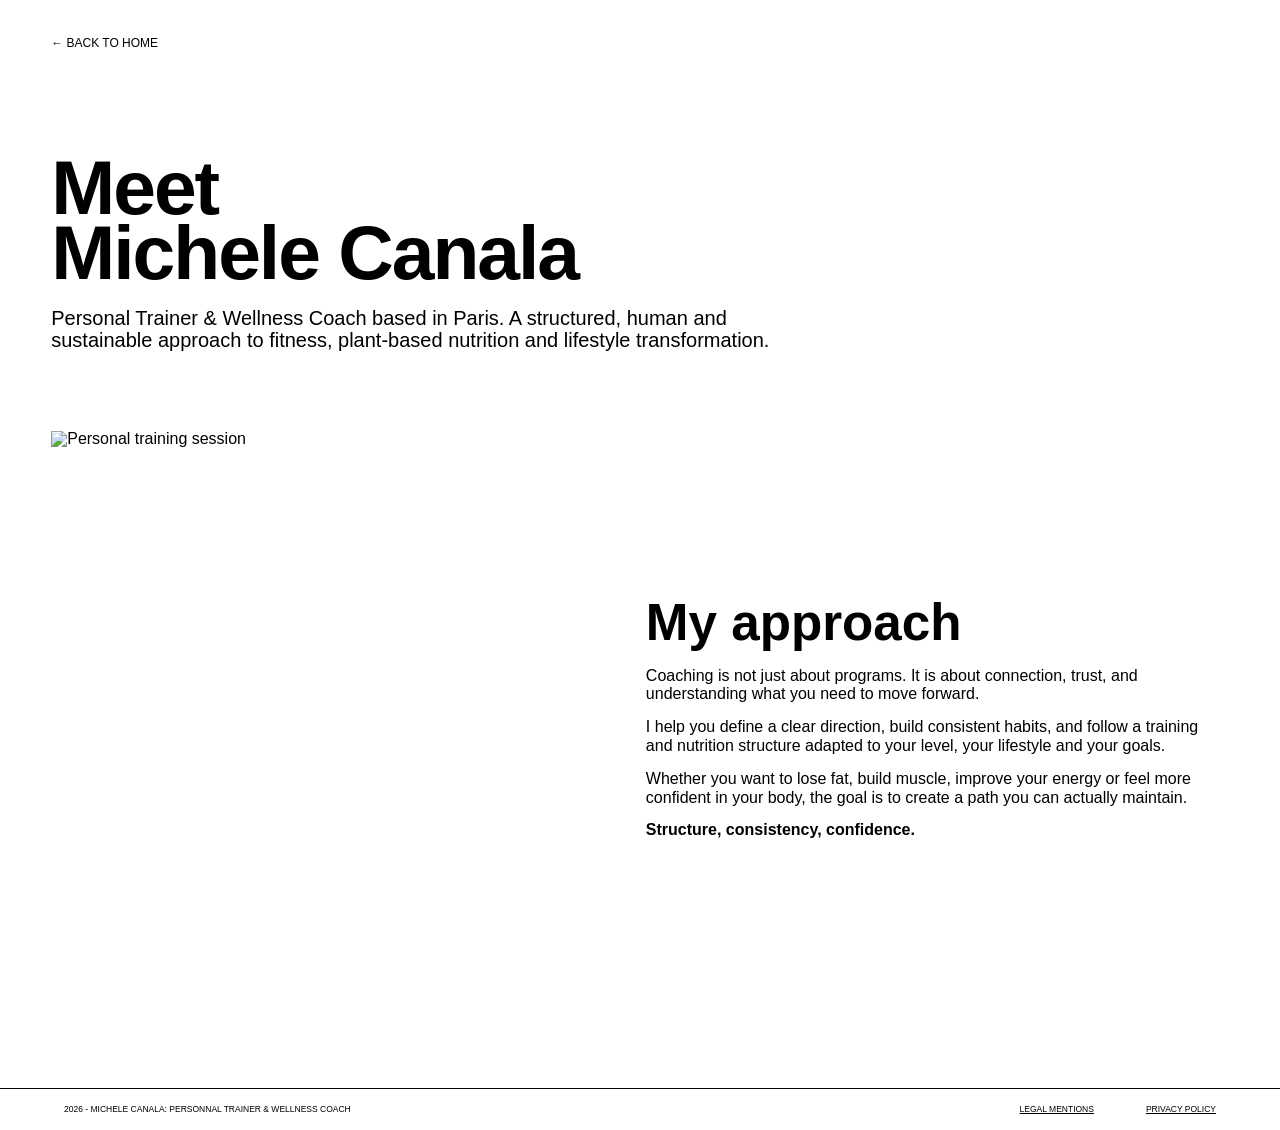
==== coach.html @ 9f2a7445 "Update coach.html" ====
<!-- =========================
     PAGE MEET YOUR COACH
     Page secondaire reliée depuis le bouton Learn More About Me
========================= -->

<!DOCTYPE html>
<html lang="en">

<head>
    <!-- =========================
         PARAMÈTRES DE BASE
    ========================= -->
    <meta charset="UTF-8">
    <meta name="viewport" content="width=device-width, initial-scale=1.0">
    <title>Meet Your Coach - Michele Canala</title>

    <!-- CSS principal -->
    <link rel="stylesheet" href="style.css">
</head>

<body class="coach-page">

    <!-- =========================
         HEADER SIMPLE
    ========================= -->
    <header class="coach-page-header">
        <a class="back-link" href="index.html">← BACK TO HOME</a>
    </header>


    <!-- =========================
         INTRO PAGE COACH
    ========================= -->
    <section class="coach-hero-page">

        <h1>
            Meet<br>
            Michele Canala
        </h1>

        <p>
            Personal Trainer & Wellness Coach based in Paris.
            A structured, human and sustainable approach to fitness,
            plant-based nutrition and lifestyle transformation.
        </p>

    </section>


    <!-- =========================
         BIO COACH
    ========================= -->
    <section class="coach-bio-section">

        <img
            class="coach-bio-image"
            src="https://images.unsplash.com/photo-1594381898411-846e7d193883"
            alt="Personal training session"
        >

        <div class="coach-bio-text">

            <h2>My approach</h2>

            <p>
                Coaching is not just about programs. It is about connection,
                trust, and understanding what you need to move forward.
            </p>

            <p>
                I help you define a clear direction, build consistent habits,
                and follow a training and nutrition structure adapted to your level,
                your lifestyle and your goals.
            </p>

            <p>
                Whether you want to lose fat, build muscle, improve your energy
                or feel more confident in your body, the goal is to create a path
                you can actually maintain.
            </p>

            <strong>
                Structure, consistency, confidence.
            </strong>

        </div>

    </section>


    <!-- =========================
         FOOTER
    ========================= -->
    <footer class="footer">

        <p>2026 - MICHELE CANALA: PERSONNAL TRAINER & WELLNESS COACH</p>

        <div class="footer-links">
            <a href="#">LEGAL MENTIONS</a>
            <a href="#">PRIVACY POLICY</a>
        </div>

    </footer>

</body>

</html>
---- style.css ----
/* =========================
   FONT - ZALANDO SANS SEMIEXPANDED
   Les fichiers doivent être dans /static
========================= */

@font-face {
    font-family: "Zalando SemiExpanded";
    src: url("static/ZalandoSansSemiExpanded-Regular.ttf") format("truetype");
    font-weight: 400;
}

@font-face {
    font-family: "Zalando SemiExpanded";
    src: url("static/ZalandoSansSemiExpanded-Medium.ttf") format("truetype");
    font-weight: 500;
}

@font-face {
    font-family: "Zalando SemiExpanded";
    src: url("static/ZalandoSansSemiExpanded-Bold.ttf") format("truetype");
    font-weight: 700;
}

@font-face {
    font-family: "Zalando SemiExpanded";
    src: url("static/ZalandoSansSemiExpanded-Black.ttf") format("truetype");
    font-weight: 900;
}


/* =========================
   RESET GLOBAL
========================= */

* {
    margin: 0;
    padding: 0;
    box-sizing: border-box;
}

html {
    scroll-behavior: smooth;
}

body {
    font-family: "Zalando SemiExpanded", Arial, sans-serif;
    background: #ffffff;
    color: #000000;
    line-height: 1.05;
}

button,
a {
    font-family: inherit;
    cursor: pointer;
}


/* =========================
   HEADER VIDÉO PLEIN ÉCRAN
========================= */

.hero {
    position: relative;
    width: 100%;
    height: 100vh;
    min-height: 720px;
    overflow: hidden;
    color: #ffffff;
}

.hero-video {
    position: absolute;
    inset: 0;
    width: 100%;
    height: 100%;
    object-fit: cover;
    z-index: 1;
}

.hero-filter {
    position: absolute;
    inset: 0;
    background: rgba(0, 0, 0, 0.34);
    z-index: 2;
}

.language-switcher {
    position: absolute;
    top: 22px;
    left: 22px;
    display: flex;
    gap: 13px;
    z-index: 4;
}

.language-switcher a {
    display: flex;
    align-items: center;
    justify-content: center;
    width: 54px;
    height: 22px;
    border: 1.5px solid #ffffff;
    border-radius: 999px;
    color: #ffffff;
    text-decoration: none;
    font-size: 10px;
    font-weight: 500;
}

.hero-content {
    position: relative;
    z-index: 3;
    width: 100%;
    max-width: 1180px;
    height: 100%;
    margin: 0 auto;
    padding-top: 34vh;
    text-align: center;
}

.hero h1 {
    font-size: clamp(46px, 5vw, 78px);
    line-height: 0.88;
    font-weight: 900;
    letter-spacing: -1.9px;
    margin-bottom: 26px;
}

.hero p {
    font-size: 19px;
    font-weight: 500;
    margin-bottom: 160px;
}

.hero-nav {
    width: 88%;
    max-width: 1020px;
    margin: 0 auto;
    display: grid;
    grid-template-columns: repeat(3, 1fr);
    gap: 96px;
}

.hero-nav button {
    height: 28px;
    border: 1.8px solid #ffffff;
    border-radius: 999px;
    background: transparent;
    color: #ffffff;
    font-size: 10px;
    font-weight: 500;
    text-transform: uppercase;
}


/* =========================
   STRUCTURE GLOBALE DES SECTIONS
========================= */

.site-section {
    width: 96%;
    max-width: 1360px;
    margin: 0 auto;
}

.section-heading {
    margin-bottom: 36px;
}

.section-heading h2,
.coach-strip h2 {
    font-size: clamp(44px, 4.2vw, 72px);
    line-height: 0.82;
    font-weight: 900;
    letter-spacing: -1.7px;
}

.section-heading p {
    margin-top: 9px;
    font-size: clamp(17px, 1.35vw, 23px);
    font-weight: 500;
    line-height: 1;
}

.content-block {
    margin-top: 20px;
    margin-bottom: 40px;
}

.block-label {
    margin-bottom: 13px;
    font-size: 13px;
    font-weight: 500;
    text-transform: uppercase;
}

.three-columns {
    display: grid;
    grid-template-columns: repeat(3, 1fr);
    gap: 58px;
}


/* =========================
   FITNESS
========================= */

.fitness-section {
    padding-top: 34px;
    padding-bottom: 30px;
}

.grey-card,
.fitness-card {
    background: #eeeeee;
    border-radius: 12px;
}

.fitness-card {
    min-height: 126px;
    padding: 18px 24px;
}

.fitness-card h3 {
    font-size: 15px;
    font-weight: 900;
    margin-bottom: 11px;
}

.fitness-card p {
    max-width: 92%;
    font-size: 12px;
    line-height: 1.13;
    font-weight: 400;
    margin-bottom: 9px;
}

.fitness-card strong {
    display: block;
    font-size: 12px;
    line-height: 1.1;
    font-weight: 900;
}


/* =========================
   NUTRITION
========================= */

.nutrition-section {
    padding-top: 8px;
    padding-bottom: 32px;
}

.nutrition-tabs {
    width: 560px;
    display: grid;
    grid-template-columns: repeat(3, 1fr);
    gap: 13px;
    margin-top: -18px;
    margin-bottom: 10px;
}

.nutrition-tab {
    height: 24px;
    border: 1.8px solid #000000;
    border-radius: 999px;
    background: #ffffff;
    color: #000000;
    font-size: 10px;
    font-weight: 500;
    text-transform: uppercase;
}

.nutrition-tab.active {
    background: #000000;
    color: #ffffff;
}

.nutrition-layout {
    display: grid;
    grid-template-columns: 0.98fr 1fr;
    gap: 36px;
    align-items: center;
}

.nutrition-image {
    width: 100%;
    height: 258px;
    object-fit: cover;
    display: block;
}

.nutrition-copy h3 {
    font-size: 31px;
    line-height: 0.82;
    font-weight: 900;
    letter-spacing: -0.8px;
    margin-bottom: 13px;
}

.nutrition-copy p {
    font-size: 12px;
    line-height: 1.14;
    font-weight: 400;
    margin-bottom: 10px;
}

.nutrition-copy strong {
    display: block;
    margin-top: 8px;
    font-size: 12px;
    font-weight: 900;
}

.nutrition-footer-text {
    margin-top: 17px;
    font-size: 11.5px;
    font-weight: 400;
}


/* =========================
   PROGRAMS
========================= */

.programs-section {
    padding-top: 12px;
    padding-bottom: 30px;
}

.programs-wrapper {
    position: relative;
}

.program-card {
    min-height: 238px;
    padding: 18px 22px;
    background: #eeeeee;
    border-radius: 12px;
    color: #000000;
    transition: background 0.2s ease, color 0.2s ease;
}

.program-card h3 {
    font-size: 15px;
    font-weight: 900;
    margin-bottom: 12px;
}

.program-card p {
    font-size: 10.8px;
    line-height: 1.12;
    font-weight: 400;
    margin-bottom: 9px;
}

.program-card strong {
    display: block;
    margin-top: 8px;
    font-size: 10.8px;
    line-height: 1.1;
    font-weight: 900;
}

.program-card.active {
    color: #ffffff;
}

.program-card.green {
    background: #198b08;
}

.program-card.pink {
    background: #e7005a;
}

.program-card.blue {
    background: #003bd8;
}

.program-metrics {
    width: 360px;
    margin-top: 0;
    margin-left: 72px;
    padding-left: 22px;
    border-left: 2px solid #000000;
}

.program-metrics.recomposition {
    margin-left: 72px;
}

.program-metrics.weightloss {
    margin-left: calc(33.333% + 92px);
}

.program-metrics.mass {
    margin-left: calc(66.666% + 112px);
}

.metric-row {
    display: grid;
    grid-template-columns: 145px 1fr;
    gap: 18px;
    margin-bottom: 8px;
    font-size: 10.5px;
    line-height: 1.08;
}

.metric-row strong {
    font-weight: 900;
}

.metric-dots {
    letter-spacing: 2px;
    font-size: 13px;
}


/* =========================
   LET'S GET STARTED
========================= */

.start-section {
    padding-top: 20px;
    padding-bottom: 36px;
}

.start-section .section-heading {
    margin-bottom: 20px;
}

.start-layout {
    display: grid;
    grid-template-columns: 0.98fr 1fr;
    gap: 72px;
    align-items: center;
}

.start-image {
    width: 100%;
    aspect-ratio: 1.88 / 1;
    object-fit: cover;
    display: block;
}

.start-content {
    display: flex;
    flex-direction: column;
    align-items: flex-start;
    gap: 18px;
}

.button-primary,
.button-secondary {
    width: 344px;
    height: 32px;
    border-radius: 999px;
    display: inline-flex;
    align-items: center;
    justify-content: center;
    text-decoration: none;
    font-size: 10.5px;
    font-weight: 500;
    text-transform: uppercase;
}

.button-primary {
    background: #000000;
    color: #ffffff;
    border: 1.6px solid #000000;
}

.button-secondary {
    background: #ffffff;
    color: #000000;
    border: 1.6px solid #000000;
}

.start-content p {
    margin-top: 18px;
    width: 430px;
    font-size: 13px;
    line-height: 1.08;
    font-weight: 400;
}


/* =========================
   MEET YOUR COACH
========================= */

.coach-strip {
    width: 88%;
    max-width: 1220px;
    margin: 0 auto 42px;
    padding: 26px 70px 24px;
    background: #eeeeee;
    border-radius: 14px;
    display: grid;
    grid-template-columns: 1fr 360px;
    gap: 48px;
    align-items: center;
}

.coach-strip h2 {
    font-size: clamp(40px, 3.4vw, 58px);
}

.coach-strip p {
    margin-top: 8px;
    font-size: 15px;
    line-height: 1.08;
    font-weight: 500;
}

.coach-button {
    justify-self: end;
}


/* =========================
   FOOTER
========================= */

.footer {
    border-top: 1px solid #000000;
    min-height: 42px;
    padding: 14px 5%;
    display: flex;
    align-items: center;
    justify-content: space-between;
    font-size: 8.5px;
    font-weight: 400;
    text-transform: uppercase;
}

.footer-links {
    display: flex;
    gap: 52px;
}

.footer a {
    color: #000000;
    text-decoration: underline;
}


/* =========================
   PAGE COACH
========================= */

.coach-page {
    min-height: 100vh;
}

.coach-page-header {
    width: 92%;
    max-width: 1280px;
    margin: 0 auto;
    padding: 34px 0;
}

.back-link {
    color: #000000;
    text-decoration: none;
    font-size: 12px;
    font-weight: 500;
}

.coach-hero-page {
    width: 92%;
    max-width: 1280px;
    margin: 0 auto;
    padding: 70px 0 40px;
}

.coach-hero-page h1 {
    font-size: clamp(56px, 6vw, 92px);
    line-height: 0.85;
    font-weight: 900;
    letter-spacing: -2px;
    margin-bottom: 22px;
}

.coach-hero-page p {
    max-width: 720px;
    font-size: 20px;
    line-height: 1.1;
}

.coach-bio-section {
    width: 92%;
    max-width: 1280px;
    margin: 0 auto;
    padding: 40px 0 80px;
    display: grid;
    grid-template-columns: 0.9fr 1fr;
    gap: 70px;
    align-items: center;
}

.coach-bio-image {
    width: 100%;
    aspect-ratio: 1 / 1.1;
    object-fit: cover;
}

.coach-bio-text h2 {
    font-size: clamp(44px, 4vw, 70px);
    line-height: 0.85;
    font-weight: 900;
    margin-bottom: 22px;
}

.coach-bio-text p {
    font-size: 16px;
    line-height: 1.18;
    margin-bottom: 14px;
}

.coach-bio-text strong {
    font-size: 16px;
    font-weight: 900;
}


/* =========================
   RESPONSIVE
========================= */

@media (max-width: 900px) {

    .hero {
        min-height: 680px;
    }

    .hero-content {
        padding: 30vh 24px 0;
    }

    .hero p {
        margin-bottom: 80px;
    }

    .hero-nav,
    .three-columns,
    .nutrition-layout,
    .start-layout,
    .coach-strip,
    .coach-bio-section,
    .footer {
        grid-template-columns: 1fr;
    }

    .hero-nav {
        gap: 14px;
    }

    .site-section,
    .coach-strip {
        width: 90%;
    }

    .nutrition-tabs {
        width: 100%;
    }

    .program-metrics,
    .program-metrics.recomposition,
    .program-metrics.weightloss,
    .program-metrics.mass {
        width: 100%;
        margin-left: 0;
        margin-top: 18px;
    }

    .button-primary,
    .button-secondary,
    .start-content p {
        width: 100%;
    }

    .coach-button {
        justify-self: start;
    }

    .footer-links {
        gap: 18px;
    }
}
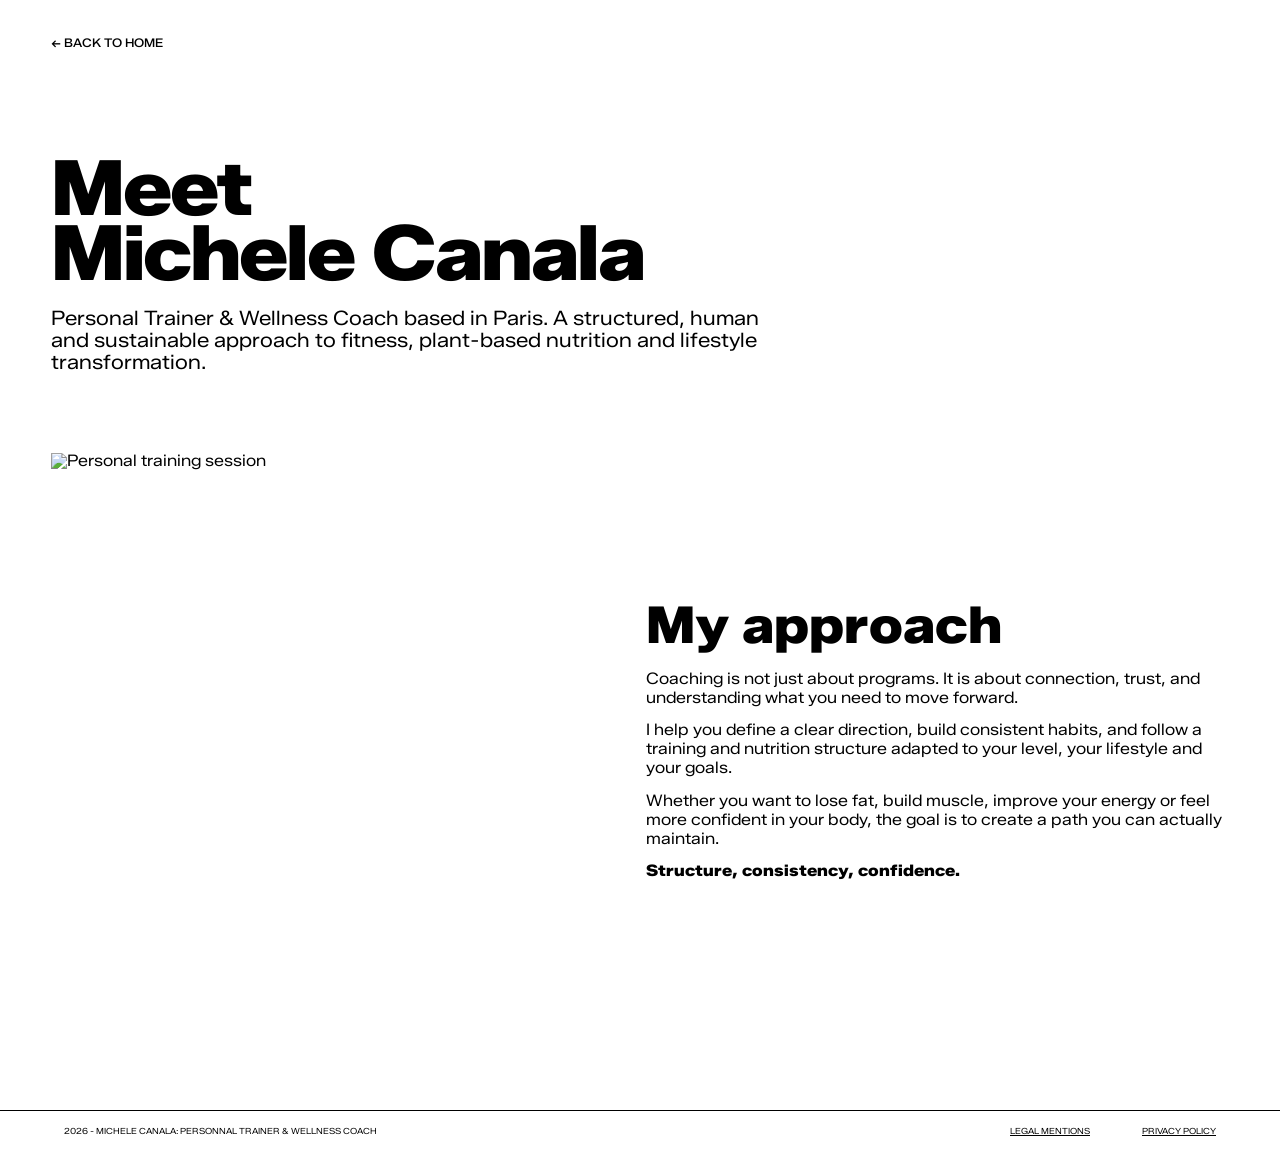
==== commit 06056f97: "Update coach.html" ====
--- a/coach.html
+++ b/coach.html
@@ -1,6 +1,5 @@
 <!-- =========================
      PAGE MEET YOUR COACH
-     Page secondaire reliée depuis le bouton Learn More About Me
 ========================= -->
 
 <!DOCTYPE html>
--- a/style.css
+++ b/style.css
@@ -1,29 +1,29 @@
 /* =========================
    FONT - ZALANDO SANS SEMIEXPANDED
-   Les fichiers doivent être dans /static
+   Les fichiers sont à la racine du repo GitHub
 ========================= */
 
 @font-face {
     font-family: "Zalando SemiExpanded";
-    src: url("static/ZalandoSansSemiExpanded-Regular.ttf") format("truetype");
+    src: url("ZalandoSansSemiExpanded-Regular.ttf") format("truetype");
     font-weight: 400;
 }
 
 @font-face {
     font-family: "Zalando SemiExpanded";
-    src: url("static/ZalandoSansSemiExpanded-Medium.ttf") format("truetype");
+    src: url("ZalandoSansSemiExpanded-Medium.ttf") format("truetype");
     font-weight: 500;
 }
 
 @font-face {
     font-family: "Zalando SemiExpanded";
-    src: url("static/ZalandoSansSemiExpanded-Bold.ttf") format("truetype");
+    src: url("ZalandoSansSemiExpanded-Bold.ttf") format("truetype");
     font-weight: 700;
 }
 
 @font-face {
     font-family: "Zalando SemiExpanded";
-    src: url("static/ZalandoSansSemiExpanded-Black.ttf") format("truetype");
+    src: url("ZalandoSansSemiExpanded-Black.ttf") format("truetype");
     font-weight: 900;
 }
 
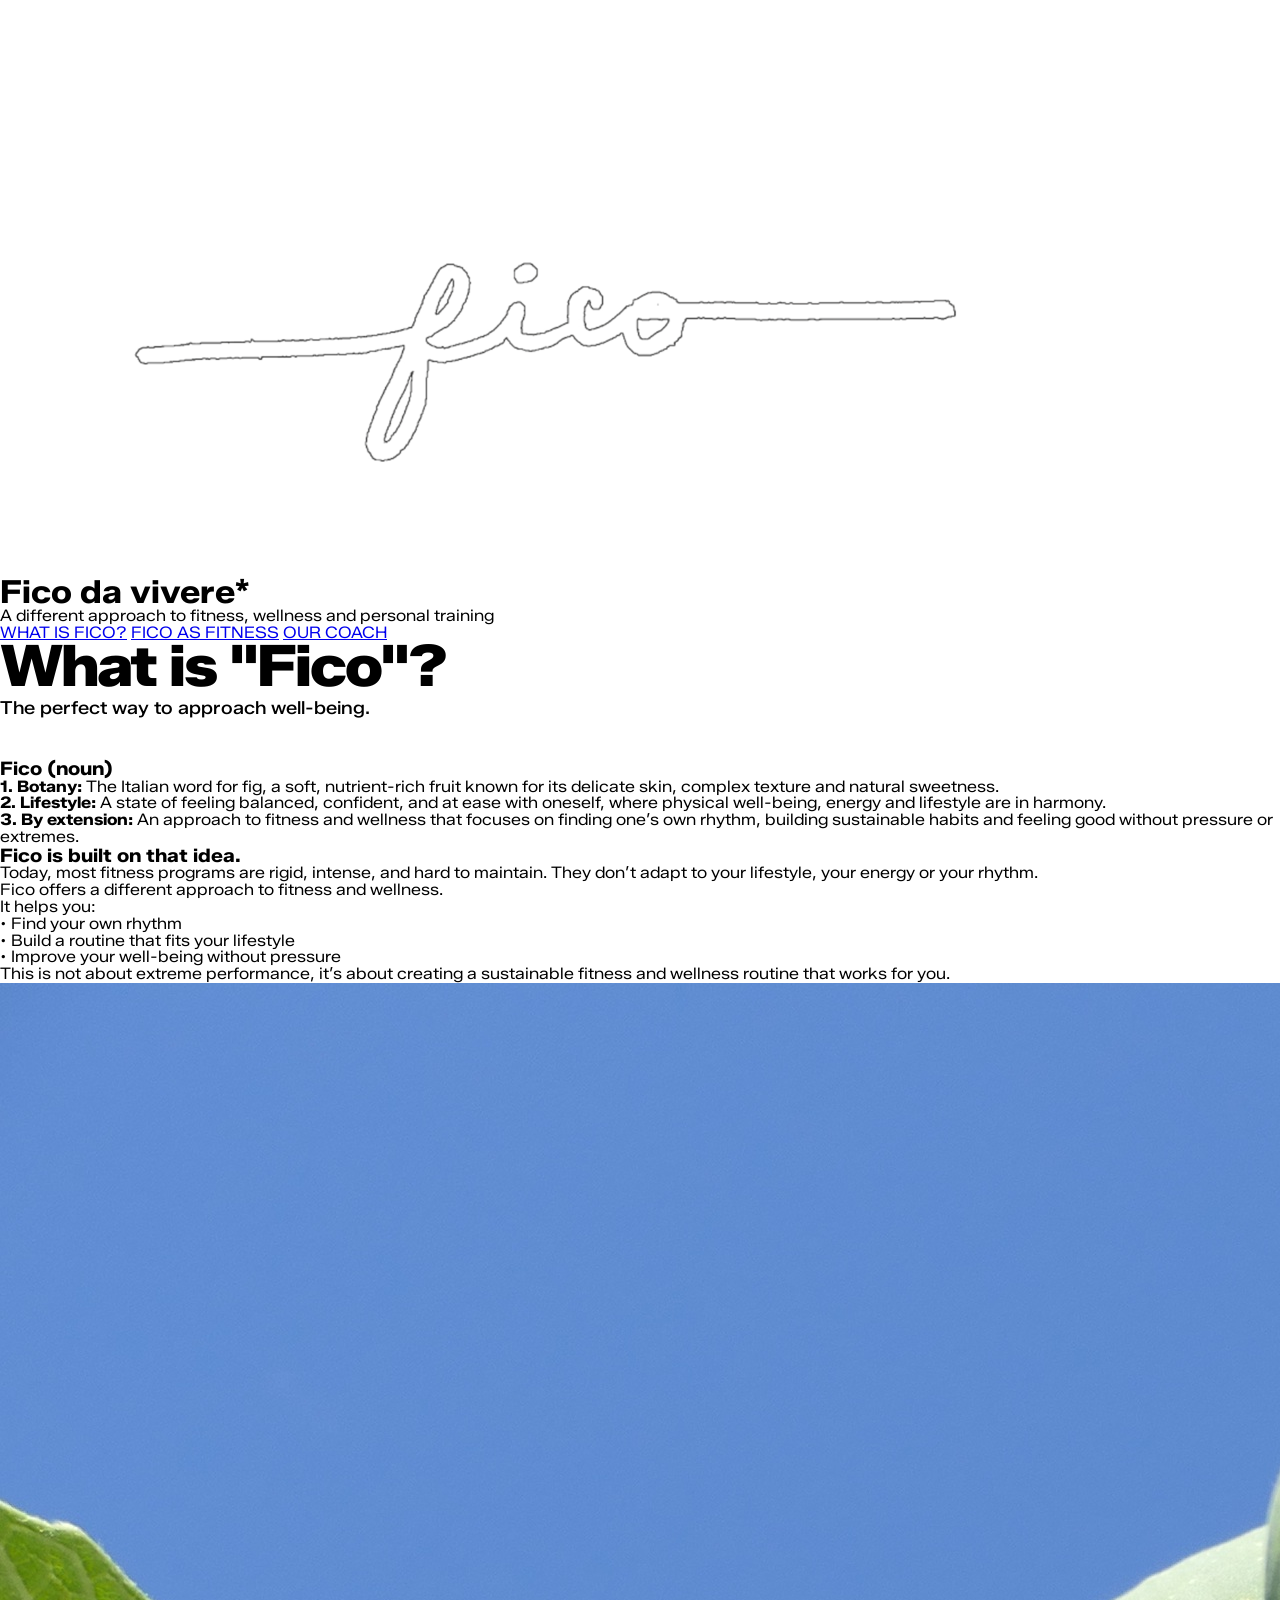
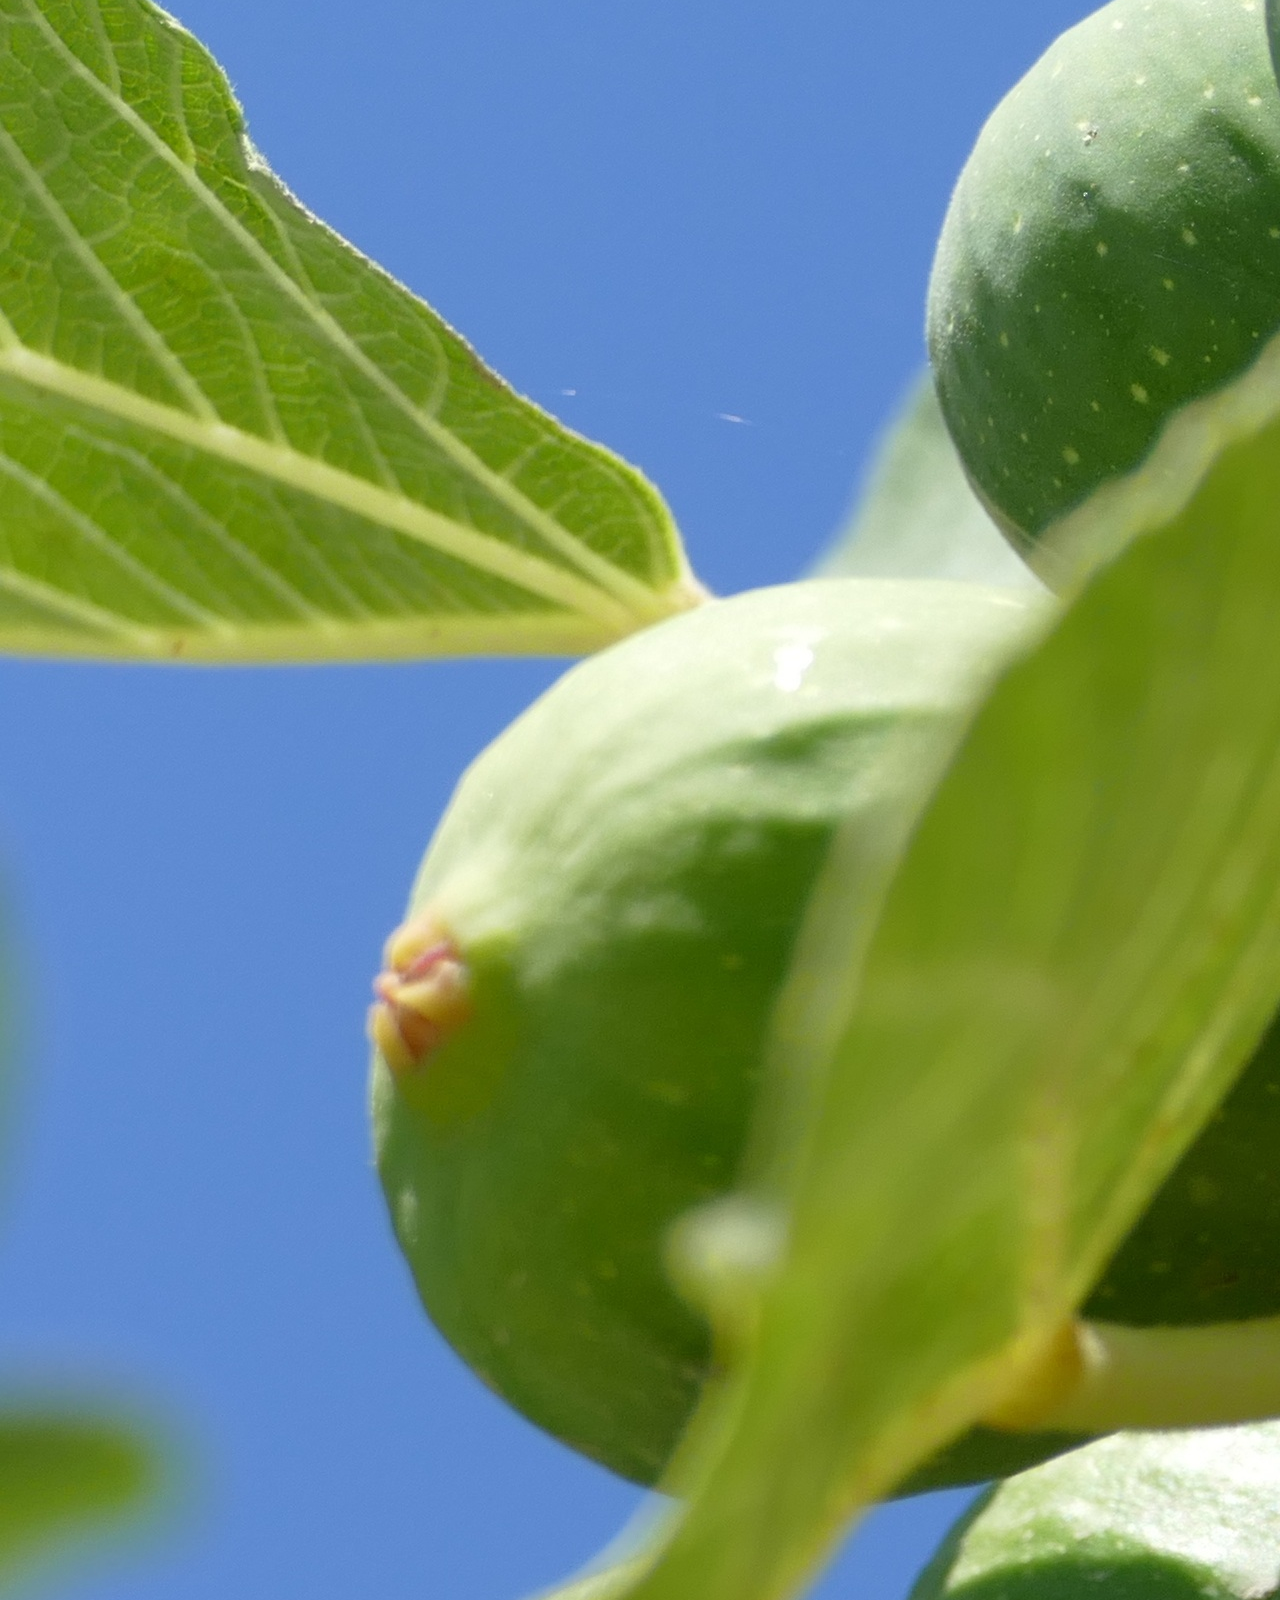
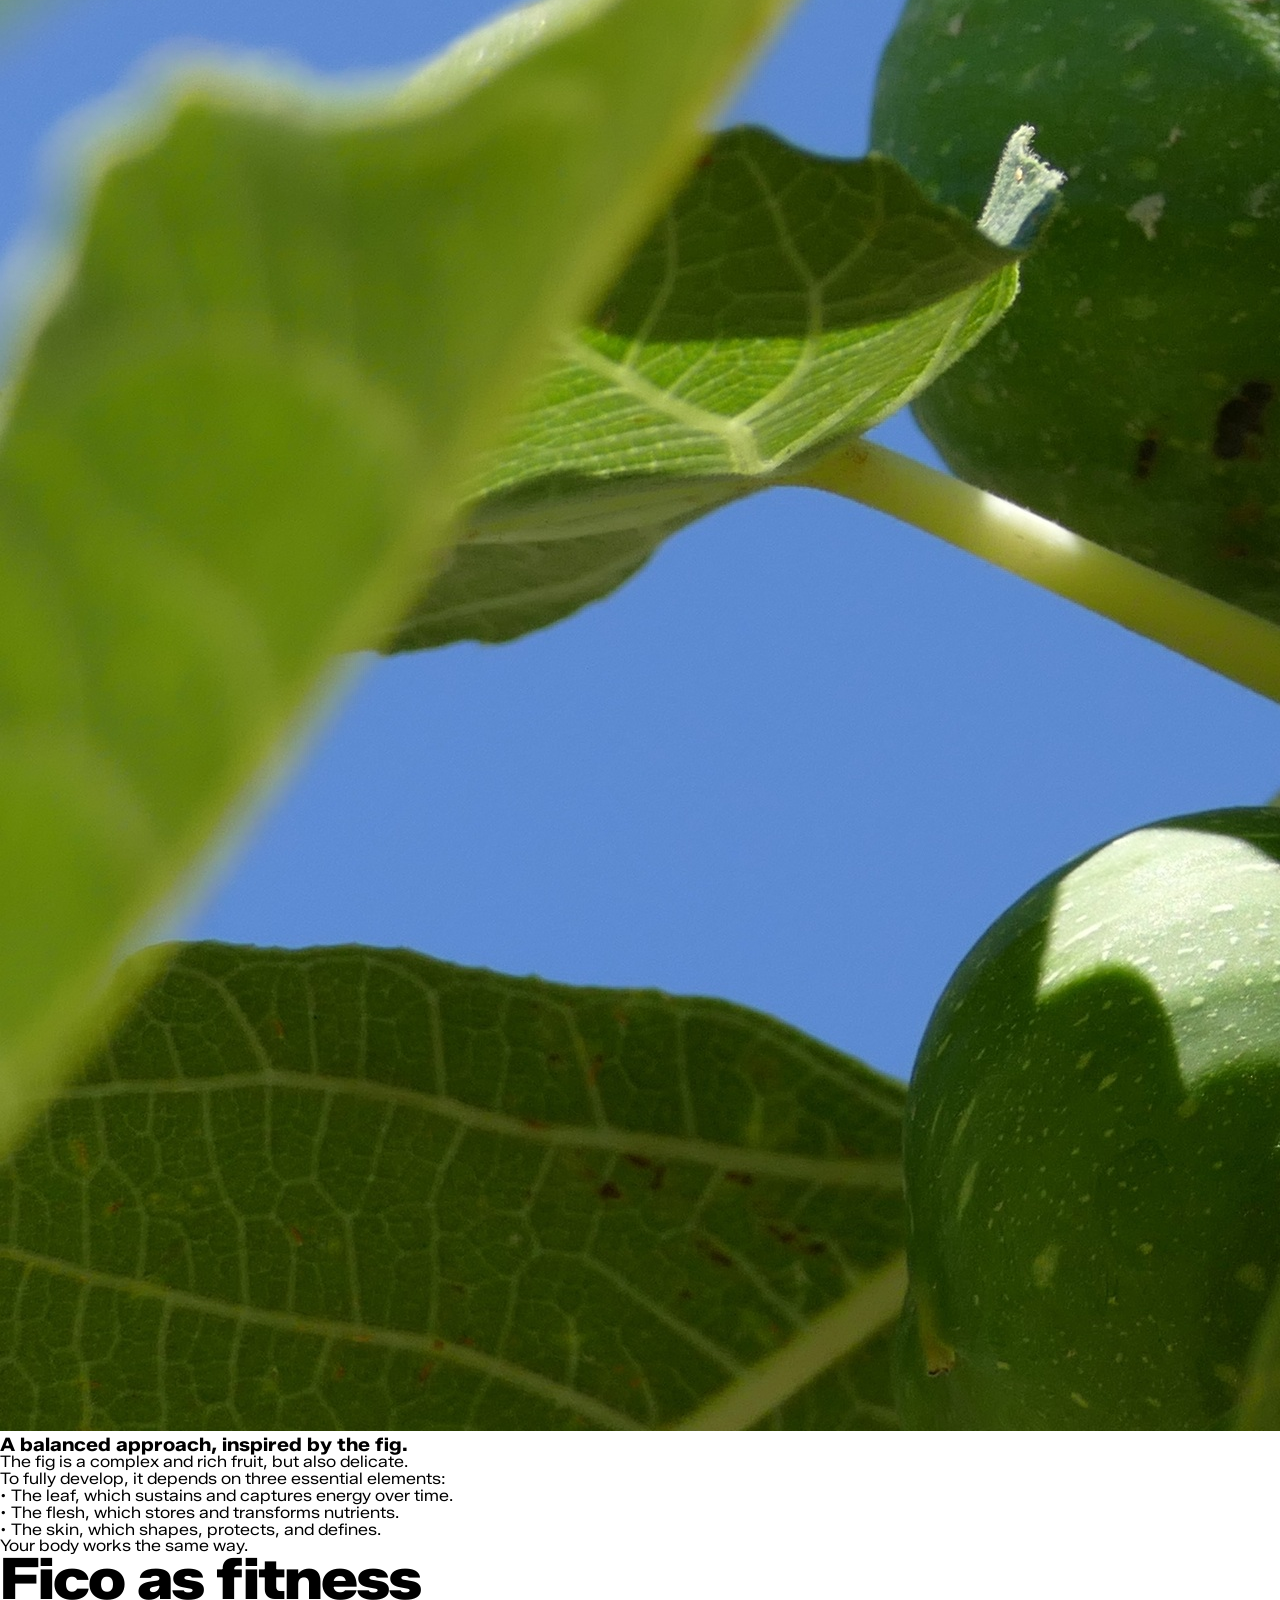
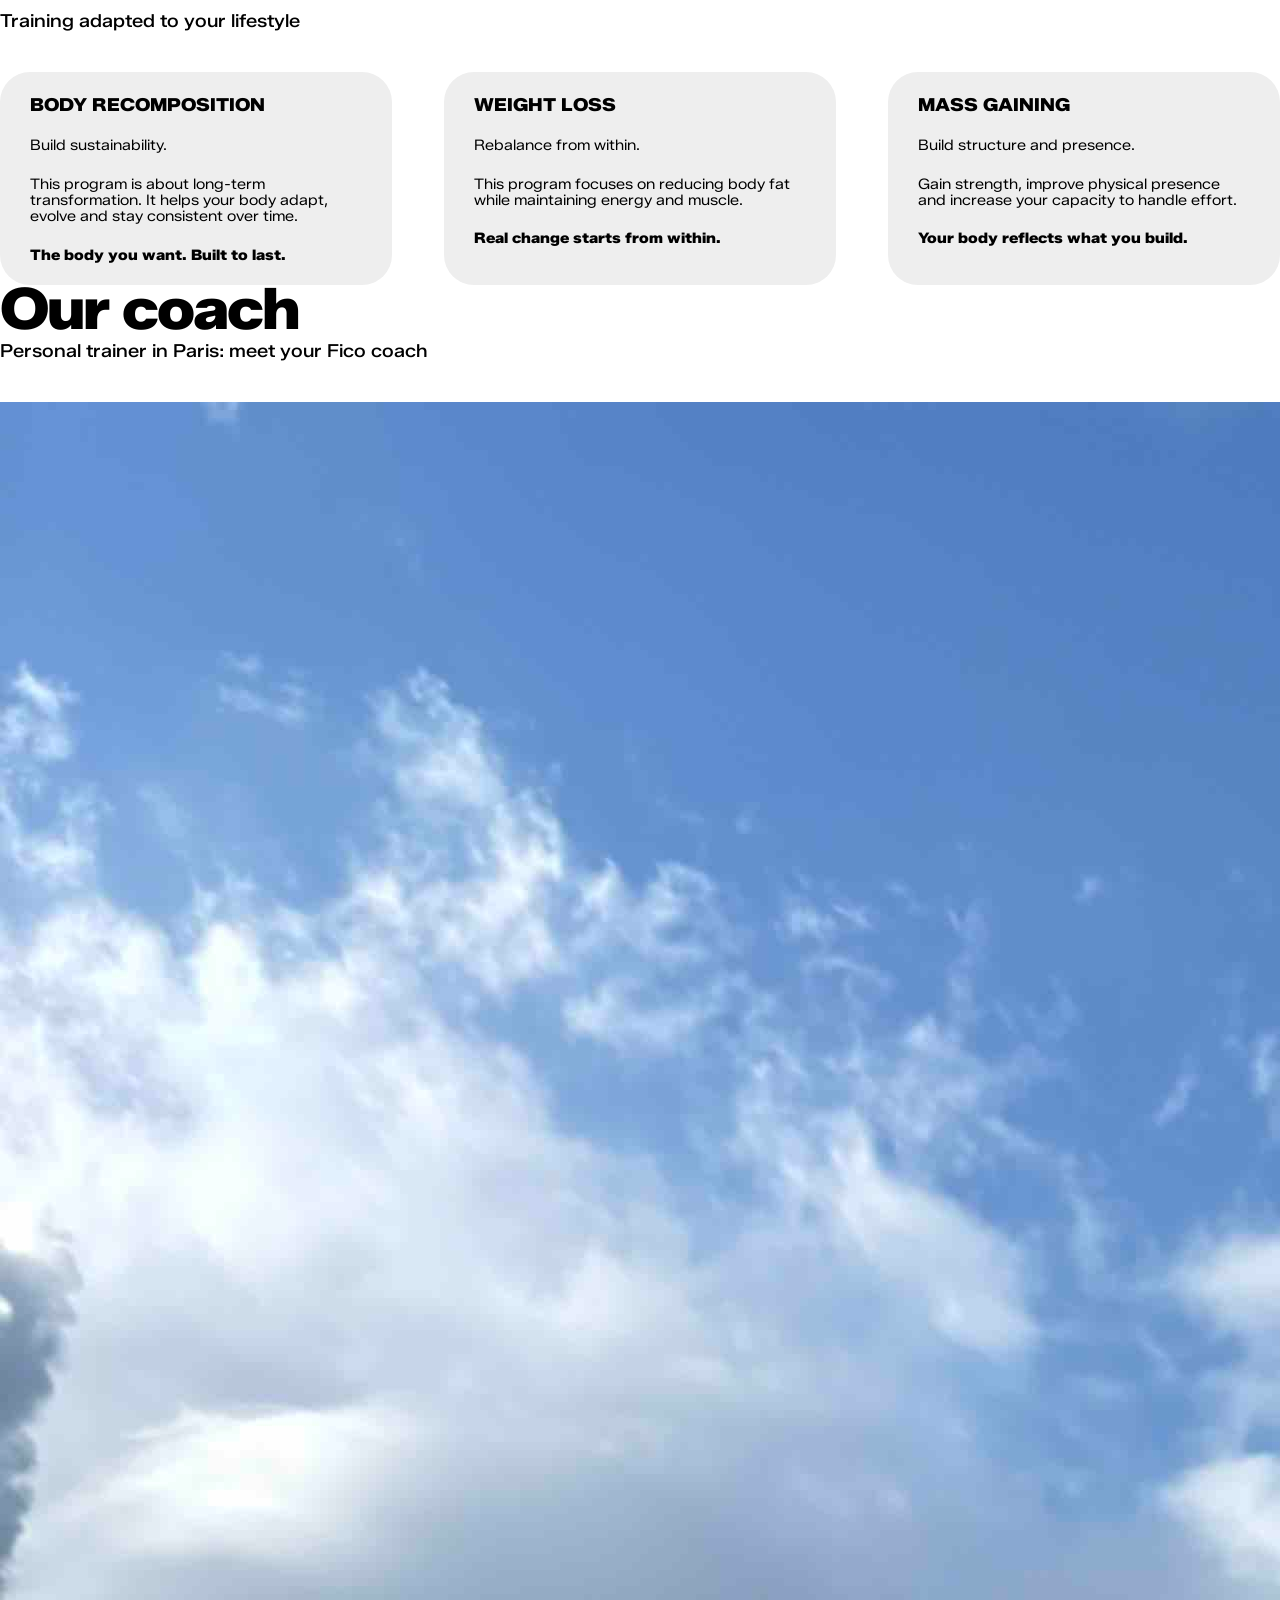
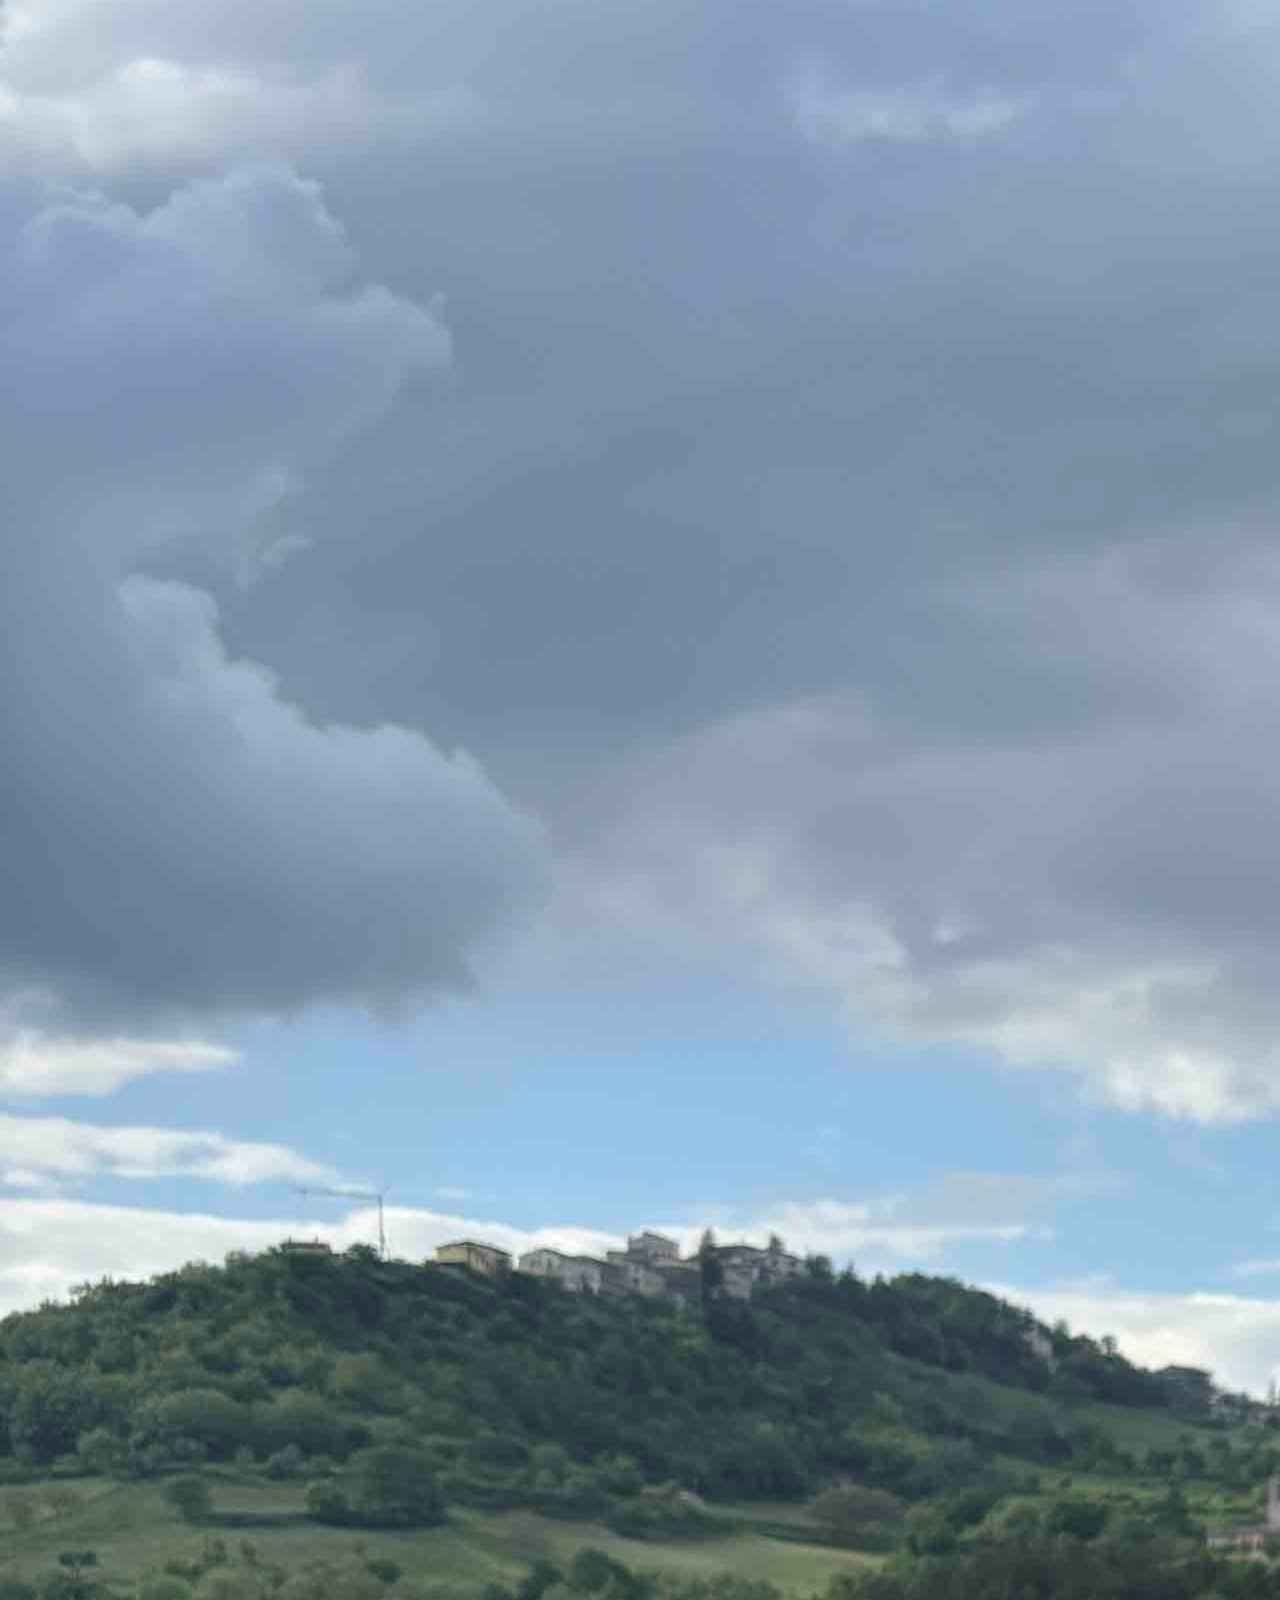
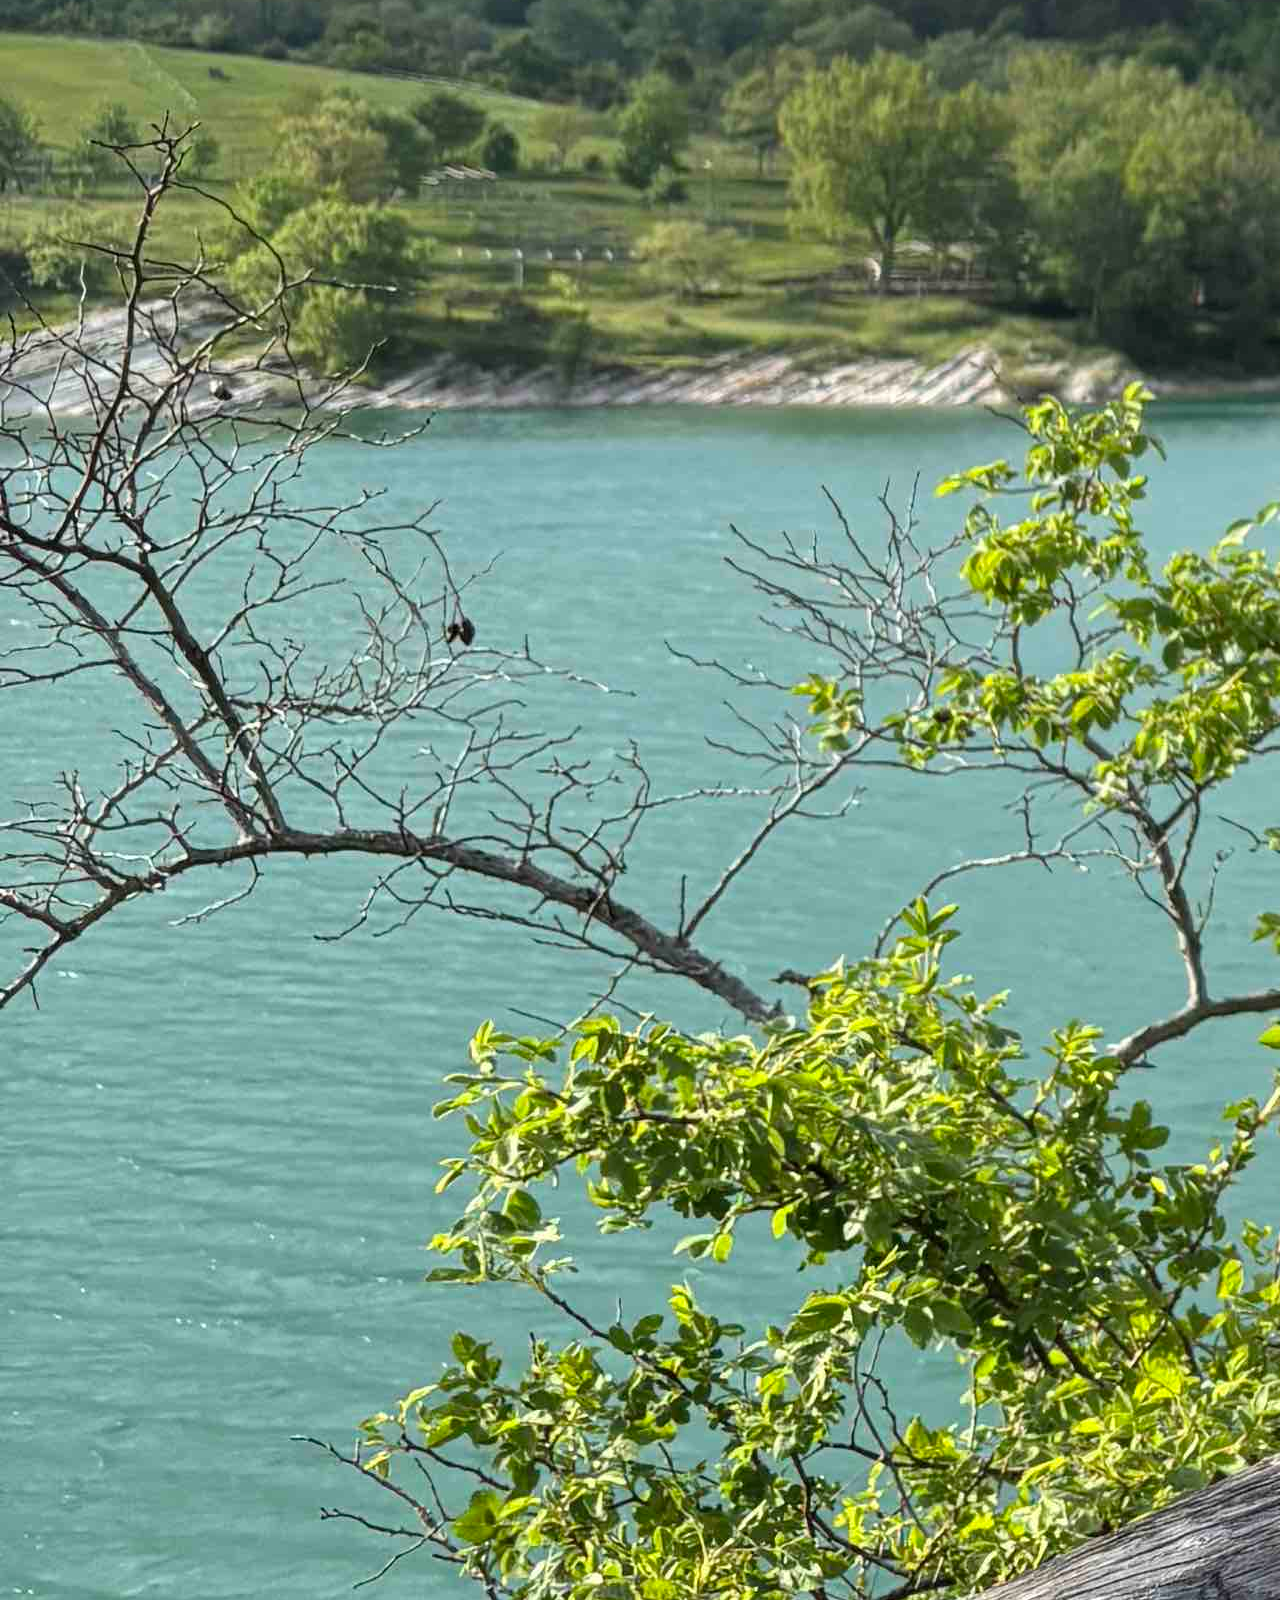
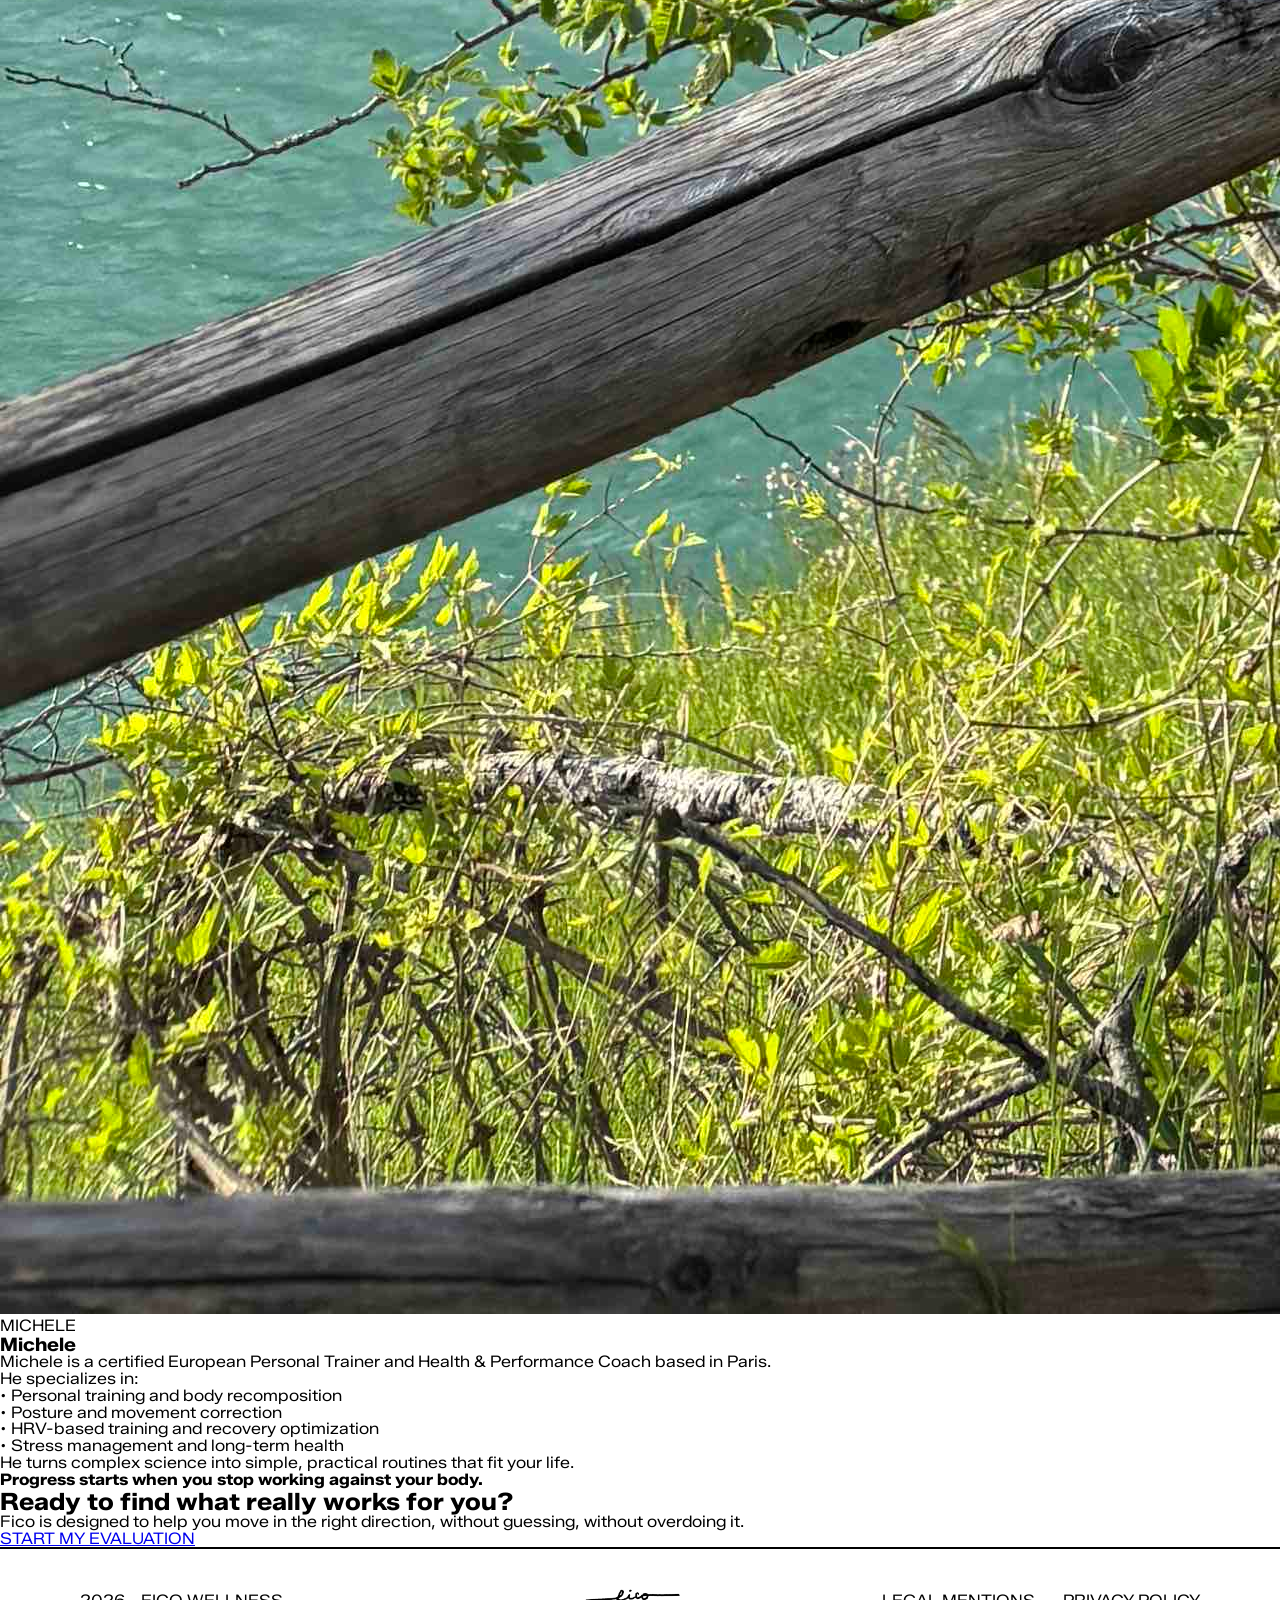
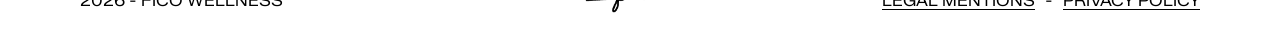
==== commit 7db33139: "Update coach.html" ====
--- a/coach.html
+++ b/coach.html
@@ -1,86 +1,223 @@
 <!-- =========================
-     PAGE MEET YOUR COACH
+     PAGE ABOUT / DISCOVER FICO
 ========================= -->
 
 <!DOCTYPE html>
 <html lang="en">
 
 <head>
-    <!-- =========================
-         PARAMÈTRES DE BASE
-    ========================= -->
     <meta charset="UTF-8">
     <meta name="viewport" content="width=device-width, initial-scale=1.0">
-    <title>Meet Your Coach - Michele Canala</title>
-
-    <!-- CSS principal -->
+    <title>Discover Fico - Michele Canala</title>
+
     <link rel="stylesheet" href="style.css">
 </head>
 
-<body class="coach-page">
-
-    <!-- =========================
-         HEADER SIMPLE
-    ========================= -->
-    <header class="coach-page-header">
-        <a class="back-link" href="index.html">← BACK TO HOME</a>
+<body class="about-page">
+
+    <!-- =========================
+         HERO VIDEO
+    ========================= -->
+    <header class="about-hero">
+
+        <video class="about-hero-video" autoplay muted loop playsinline>
+            <source src="header-fico-about.mp4" type="video/mp4">
+        </video>
+
+        <div class="about-hero-overlay"></div>
+
+        <!-- LANG -->
+        <div class="language-switcher">
+            <a href="#">FR</a>
+            <a href="#">EN</a>
+            <a href="#">IT</a>
+        </div>
+
+        <!-- HERO CONTENT -->
+        <div class="about-hero-content">
+
+            <img class="about-logo" src="fico-w.png" alt="Fico">
+
+            <h1>Fico da vivere*</h1>
+
+            <p>
+                A different approach to fitness, wellness and personal training
+            </p>
+
+            <nav class="about-nav">
+                <a href="#what-is-fico">WHAT IS FICO?</a>
+                <a href="#fico-fitness">FICO AS FITNESS</a>
+                <a href="#our-coach">OUR COACH</a>
+            </nav>
+
+        </div>
+
     </header>
 
 
     <!-- =========================
-         INTRO PAGE COACH
-    ========================= -->
-    <section class="coach-hero-page">
-
-        <h1>
-            Meet<br>
-            Michele Canala
-        </h1>
-
-        <p>
-            Personal Trainer & Wellness Coach based in Paris.
-            A structured, human and sustainable approach to fitness,
-            plant-based nutrition and lifestyle transformation.
-        </p>
+         WHAT IS FICO
+    ========================= -->
+    <section id="what-is-fico" class="about-section">
+
+        <div class="section-heading">
+            <h2>What is "Fico"?</h2>
+            <p>The perfect way to approach well-being.</p>
+        </div>
+
+        <div class="about-two-columns">
+
+            <article class="about-card">
+                <h3>Fico (noun)</h3>
+
+                <p>
+                    <strong>1. Botany:</strong> The Italian word for fig, a soft,
+                    nutrient-rich fruit known for its delicate skin, complex texture
+                    and natural sweetness.
+                </p>
+
+                <p>
+                    <strong>2. Lifestyle:</strong> A state of feeling balanced,
+                    confident, and at ease with oneself, where physical well-being,
+                    energy and lifestyle are in harmony.
+                </p>
+
+                <p>
+                    <strong>3. By extension:</strong> An approach to fitness and wellness
+                    that focuses on finding one’s own rhythm, building sustainable
+                    habits and feeling good without pressure or extremes.
+                </p>
+            </article>
+
+            <div class="about-copy">
+                <h3>Fico is built on that idea.</h3>
+
+                <p>
+                    Today, most fitness programs are rigid, intense, and hard to maintain.
+                    They don’t adapt to your lifestyle, your energy or your rhythm.
+                </p>
+
+                <p>
+                    Fico offers a different approach to fitness and wellness.
+                </p>
+
+                <p>
+                    It helps you:
+                    <br>• Find your own rhythm
+                    <br>• Build a routine that fits your lifestyle
+                    <br>• Improve your well-being without pressure
+                </p>
+
+                <p>
+                    This is not about extreme performance, it’s about creating
+                    a sustainable fitness and wellness routine that works for you.
+                </p>
+            </div>
+
+        </div>
+
+
+        <!-- BANNER -->
+        <div class="fico-banner">
+
+            <img src="banner-fig-tree-fico.jpg" alt="Fig tree">
+
+            <div class="fico-banner-card">
+
+                <h3>
+                    A balanced approach,
+                    inspired by the fig.
+                </h3>
+
+                <p>
+                    The fig is a complex and rich fruit, but also delicate.
+                </p>
+
+                <p>
+                    To fully develop, it depends on three essential elements:
+                </p>
+
+                <p>
+                    • The leaf, which sustains and captures energy over time.
+                    <br>
+                    • The flesh, which stores and transforms nutrients.
+                    <br>
+                    • The skin, which shapes, protects, and defines.
+                </p>
+
+                <p>
+                    Your body works the same way.
+                </p>
+
+            </div>
+
+        </div>
 
     </section>
 
 
     <!-- =========================
-         BIO COACH
-    ========================= -->
-    <section class="coach-bio-section">
-
-        <img
-            class="coach-bio-image"
-            src="https://images.unsplash.com/photo-1594381898411-846e7d193883"
-            alt="Personal training session"
-        >
-
-        <div class="coach-bio-text">
-
-            <h2>My approach</h2>
-
-            <p>
-                Coaching is not just about programs. It is about connection,
-                trust, and understanding what you need to move forward.
-            </p>
-
-            <p>
-                I help you define a clear direction, build consistent habits,
-                and follow a training and nutrition structure adapted to your level,
-                your lifestyle and your goals.
-            </p>
-
-            <p>
-                Whether you want to lose fat, build muscle, improve your energy
-                or feel more confident in your body, the goal is to create a path
-                you can actually maintain.
-            </p>
-
-            <strong>
-                Structure, consistency, confidence.
-            </strong>
+         FICO AS FITNESS
+    ========================= -->
+    <section id="fico-fitness" class="about-section">
+
+        <div class="section-heading">
+            <h2>Fico as fitness</h2>
+            <p>Training adapted to your lifestyle</p>
+        </div>
+
+        <div class="three-columns">
+
+            <article class="grey-card fitness-card">
+                <h3>BODY RECOMPOSITION</h3>
+
+                <p>
+                    Build sustainability.
+                </p>
+
+                <p>
+                    This program is about long-term transformation.
+                    It helps your body adapt, evolve and stay consistent over time.
+                </p>
+
+                <strong>
+                    The body you want. Built to last.
+                </strong>
+            </article>
+
+            <article class="grey-card fitness-card">
+                <h3>WEIGHT LOSS</h3>
+
+                <p>
+                    Rebalance from within.
+                </p>
+
+                <p>
+                    This program focuses on reducing body fat while maintaining
+                    energy and muscle.
+                </p>
+
+                <strong>
+                    Real change starts from within.
+                </strong>
+            </article>
+
+            <article class="grey-card fitness-card">
+                <h3>MASS GAINING</h3>
+
+                <p>
+                    Build structure and presence.
+                </p>
+
+                <p>
+                    Gain strength, improve physical presence and increase your
+                    capacity to handle effort.
+                </p>
+
+                <strong>
+                    Your body reflects what you build.
+                </strong>
+            </article>
 
         </div>
 
@@ -88,14 +225,99 @@
 
 
     <!-- =========================
+         OUR COACH
+    ========================= -->
+    <section id="our-coach" class="about-section">
+
+        <div class="section-heading">
+            <h2>Our coach</h2>
+            <p>Personal trainer in Paris: meet your Fico coach</p>
+        </div>
+
+        <div class="coach-layout">
+
+            <img
+                class="coach-photo"
+                src="Portrait-Michele-fico.jpg"
+                alt="Michele Canala"
+            >
+
+            <div class="coach-copy">
+
+                <span class="coach-tag">MICHELE</span>
+
+                <h3>Michele</h3>
+
+                <p>
+                    Michele is a certified European Personal Trainer
+                    and Health & Performance Coach based in Paris.
+                </p>
+
+                <p>
+                    He specializes in:
+                    <br>• Personal training and body recomposition
+                    <br>• Posture and movement correction
+                    <br>• HRV-based training and recovery optimization
+                    <br>• Stress management and long-term health
+                </p>
+
+                <p>
+                    He turns complex science into simple, practical routines
+                    that fit your life.
+                </p>
+
+                <strong>
+                    Progress starts when you stop working against your body.
+                </strong>
+
+            </div>
+
+        </div>
+
+    </section>
+
+
+    <!-- =========================
+         CTA FINAL
+    ========================= -->
+    <section class="about-cta">
+
+        <div class="about-cta-content">
+
+            <div>
+
+                <h2>
+                    Ready to find what really works for you?
+                </h2>
+
+                <p>
+                    Fico is designed to help you move in the right direction,
+                    without guessing, without overdoing it.
+                </p>
+
+            </div>
+
+            <a href="mailto:hello@michelecanala.com" class="about-cta-button">
+                START MY EVALUATION
+            </a>
+
+        </div>
+
+    </section>
+
+
+    <!-- =========================
          FOOTER
     ========================= -->
     <footer class="footer">
 
-        <p>2026 - MICHELE CANALA: PERSONNAL TRAINER & WELLNESS COACH</p>
+        <p>2026 - FICO WELLNESS</p>
+
+        <img class="footer-logo" src="fico-b.png" alt="Fico logo">
 
         <div class="footer-links">
             <a href="#">LEGAL MENTIONS</a>
+            <span>-</span>
             <a href="#">PRIVACY POLICY</a>
         </div>
 
--- a/style.css
+++ b/style.css
@@ -1,6 +1,5 @@
 /* =========================
    FONT - ZALANDO SANS SEMIEXPANDED
-   Les fichiers sont à la racine du repo GitHub
 ========================= */
 
 @font-face {
@@ -17,6 +16,12 @@
 
 @font-face {
     font-family: "Zalando SemiExpanded";
+    src: url("ZalandoSansSemiExpanded-SemiBold.ttf") format("truetype");
+    font-weight: 600;
+}
+
+@font-face {
+    font-family: "Zalando SemiExpanded";
     src: url("ZalandoSansSemiExpanded-Bold.ttf") format("truetype");
     font-weight: 700;
 }
@@ -27,9 +32,8 @@
     font-weight: 900;
 }
 
-
-/* =========================
-   RESET GLOBAL
+/* =========================
+   RESET
 ========================= */
 
 * {
@@ -55,9 +59,8 @@
     cursor: pointer;
 }
 
-
-/* =========================
-   HEADER VIDÉO PLEIN ÉCRAN
+/* =========================
+   HEADER
 ========================= */
 
 .hero {
@@ -98,9 +101,9 @@
     display: flex;
     align-items: center;
     justify-content: center;
-    width: 54px;
-    height: 22px;
-    border: 1.5px solid #ffffff;
+    width: 58px;
+    height: 24px;
+    border: 1.6px solid #ffffff;
     border-radius: 999px;
     color: #ffffff;
     text-decoration: none;
@@ -112,30 +115,42 @@
     position: relative;
     z-index: 3;
     width: 100%;
-    max-width: 1180px;
+    max-width: 1320px;
     height: 100%;
     margin: 0 auto;
-    padding-top: 34vh;
+    padding-top: 24vh;
     text-align: center;
 }
 
+.hero-logo {
+    width: 350px;
+    height: auto;
+    display: block;
+    margin: 0 auto 42px;
+}
+
 .hero h1 {
-    font-size: clamp(46px, 5vw, 78px);
-    line-height: 0.88;
-    font-weight: 900;
-    letter-spacing: -1.9px;
+    font-size: clamp(48px, 5vw, 78px);
+    line-height: 0.9;
+    font-weight: 900;
+    letter-spacing: -2px;
     margin-bottom: 26px;
+}
+
+.hero h1 span {
+    display: block;
+    white-space: nowrap;
 }
 
 .hero p {
     font-size: 19px;
     font-weight: 500;
-    margin-bottom: 160px;
+    margin-bottom: 145px;
 }
 
 .hero-nav {
-    width: 88%;
-    max-width: 1020px;
+    width: 86%;
+    max-width: 1060px;
     margin: 0 auto;
     display: grid;
     grid-template-columns: repeat(3, 1fr);
@@ -143,7 +158,7 @@
 }
 
 .hero-nav button {
-    height: 28px;
+    height: 31px;
     border: 1.8px solid #ffffff;
     border-radius: 999px;
     background: transparent;
@@ -153,122 +168,126 @@
     text-transform: uppercase;
 }
 
-
-/* =========================
-   STRUCTURE GLOBALE DES SECTIONS
-========================= */
-
-.site-section {
+/* =========================
+   STRUCTURE GLOBALE
+========================= */
+
+.screen-section {
     width: 96%;
-    max-width: 1360px;
+    max-width: 1540px;
+    min-height: 100vh;
     margin: 0 auto;
+    padding-top: 38px;
+    padding-bottom: 38px;
+    display: flex;
+    flex-direction: column;
+    justify-content: center;
 }
 
 .section-heading {
-    margin-bottom: 36px;
+    margin-bottom: 42px;
 }
 
 .section-heading h2,
 .coach-strip h2 {
-    font-size: clamp(44px, 4.2vw, 72px);
+    font-size: clamp(46px, 4.5vw, 76px);
     line-height: 0.82;
     font-weight: 900;
-    letter-spacing: -1.7px;
+    letter-spacing: -2px;
 }
 
 .section-heading p {
-    margin-top: 9px;
-    font-size: clamp(17px, 1.35vw, 23px);
+    margin-top: 10px;
+    font-size: clamp(18px, 1.35vw, 24px);
     font-weight: 500;
     line-height: 1;
 }
 
+.section-content-offset {
+    width: calc(100% - 120px);
+    margin-left: 60px;
+}
+
 .content-block {
-    margin-top: 20px;
-    margin-bottom: 40px;
+    margin-bottom: 68px;
+}
+
+.content-block:last-child {
+    margin-bottom: 0;
 }
 
 .block-label {
-    margin-bottom: 13px;
-    font-size: 13px;
-    font-weight: 500;
+    margin-bottom: 26px;
+    font-size: 21px;
+    font-weight: 400;
     text-transform: uppercase;
 }
 
 .three-columns {
     display: grid;
-    grid-template-columns: repeat(3, 1fr);
-    gap: 58px;
-}
-
+    grid-template-columns: repeat(3, minmax(0, 430px));
+    justify-content: space-between;
+    gap: 52px;
+}
 
 /* =========================
    FITNESS
 ========================= */
 
-.fitness-section {
-    padding-top: 34px;
-    padding-bottom: 30px;
-}
-
-.grey-card,
 .fitness-card {
+    min-height: 196px;
+    padding: 24px 30px 22px;
     background: #eeeeee;
-    border-radius: 12px;
-}
-
-.fitness-card {
-    min-height: 126px;
-    padding: 18px 24px;
+    border-radius: 30px;
 }
 
 .fitness-card h3 {
-    font-size: 15px;
-    font-weight: 900;
-    margin-bottom: 11px;
+    font-size: 18px;
+    font-weight: 900;
+    margin-bottom: 22px;
 }
 
 .fitness-card p {
-    max-width: 92%;
-    font-size: 12px;
-    line-height: 1.13;
+    font-size: 14.6px;
+    line-height: 1.12;
     font-weight: 400;
-    margin-bottom: 9px;
+    margin-bottom: 22px;
 }
 
 .fitness-card strong {
     display: block;
-    font-size: 12px;
+    font-size: 14.6px;
     line-height: 1.1;
     font-weight: 900;
 }
 
-
 /* =========================
    NUTRITION
 ========================= */
 
 .nutrition-section {
-    padding-top: 8px;
-    padding-bottom: 32px;
+    justify-content: center;
+}
+
+.nutrition-section .section-heading {
+    margin-bottom: 44px;
 }
 
 .nutrition-tabs {
-    width: 560px;
+    width: 680px;
     display: grid;
     grid-template-columns: repeat(3, 1fr);
-    gap: 13px;
-    margin-top: -18px;
-    margin-bottom: 10px;
+    gap: 28px;
+    margin-bottom: 38px;
 }
 
 .nutrition-tab {
-    height: 24px;
-    border: 1.8px solid #000000;
+    height: 39px;
+    border: 2px solid #000000;
     border-radius: 999px;
     background: #ffffff;
     color: #000000;
-    font-size: 10px;
+    font-size: 16px;
     font-weight: 500;
     text-transform: uppercase;
 }
@@ -280,352 +299,396 @@
 
 .nutrition-layout {
     display: grid;
-    grid-template-columns: 0.98fr 1fr;
-    gap: 36px;
-    align-items: center;
+    grid-template-columns: 735px 1fr;
+    gap: 44px;
+    align-items: start;
+    overflow: visible;
 }
 
 .nutrition-image {
     width: 100%;
-    height: 258px;
+    height: 450px;
     object-fit: cover;
     display: block;
 }
 
+.nutrition-image[src*="takedahrs"] {
+    object-position: center 62%;
+}
+
+.nutrition-image[src*="pen_ash"] {
+    object-position: center 78%;
+}
+
+.nutrition-image[src*="joannawielgosz"] {
+    object-position: center 54%;
+}
+
+.nutrition-copy {
+    max-width: 610px;
+    padding-top: 6px;
+}
+
 .nutrition-copy h3 {
-    font-size: 31px;
-    line-height: 0.82;
+    max-width: 330px;
+    font-size: 34px;
+    line-height: 0.9;
     font-weight: 900;
     letter-spacing: -0.8px;
-    margin-bottom: 13px;
+    margin-bottom: 28px;
 }
 
 .nutrition-copy p {
-    font-size: 12px;
-    line-height: 1.14;
+    font-size: 14.6px;
+    line-height: 1.12;
     font-weight: 400;
-    margin-bottom: 10px;
+    margin-bottom: 22px;
 }
 
 .nutrition-copy strong {
     display: block;
-    margin-top: 8px;
-    font-size: 12px;
+    margin-top: 18px;
+    font-size: 18px;
+    line-height: 1.08;
     font-weight: 900;
 }
 
 .nutrition-footer-text {
-    margin-top: 17px;
-    font-size: 11.5px;
-    font-weight: 400;
-}
-
-
-/* =========================
-   PROGRAMS
-========================= */
-
-.programs-section {
-    padding-top: 12px;
-    padding-bottom: 30px;
-}
-
-.programs-wrapper {
-    position: relative;
-}
-
-.program-card {
-    min-height: 238px;
-    padding: 18px 22px;
-    background: #eeeeee;
-    border-radius: 12px;
-    color: #000000;
-    transition: background 0.2s ease, color 0.2s ease;
-}
-
-.program-card h3 {
-    font-size: 15px;
-    font-weight: 900;
-    margin-bottom: 12px;
-}
-
-.program-card p {
-    font-size: 10.8px;
+    margin-top: 30px;
+    font-size: 14.6px;
     line-height: 1.12;
     font-weight: 400;
-    margin-bottom: 9px;
-}
-
-.program-card strong {
+}
+
+/* =========================
+   PROGRAMS 
+========================= */
+
+.programs-section {
+    justify-content: center;
+}
+
+.programs-section .section-heading {
+    margin-bottom: 60px;
+}
+
+.programs-new-layout {
+    width: calc(100% - 120px);
+    margin-left: 60px;
+    display: grid;
+    grid-template-columns: 365px 1fr;
+    gap: 62px;
+    align-items: center;
+}
+
+.program-selector {
+    display: flex;
+    flex-direction: column;
+    gap: 70px;
+}
+
+.program-choice {
+    width: 365px;
+    height: 64px;
+    border: 2px solid #000000;
+    border-radius: 999px;
+    background: #ffffff;
+    color: #000000;
+    font-size: 22px;
+    line-height: 1;
+    font-weight: 900;
+    font-style: italic;
+    text-transform: uppercase;
+}
+
+.program-choice.active {
+    color: #ffffff;
+    border-color: transparent;
+}
+
+.program-choice.green {
+    background: #198b08;
+}
+
+.program-choice.pink {
+    background: #e7005a;
+}
+
+.program-choice.blue {
+    background: #003bd8;
+}
+
+.program-detail-card {
+    min-height: 405px;
+    padding: 38px 36px 34px;
+    background: #eeeeee;
+    border-radius: 28px;
+}
+
+.program-detail-card h3 {
+    font-size: 23px;
+    line-height: 1;
+    font-weight: 900;
+    font-style: italic;
+    margin-bottom: 30px;
+}
+
+.program-detail-card p {
+    font-size: 14.6px;
+    line-height: 1.12;
+    font-weight: 400;
+    margin-bottom: 22px;
+}
+
+.program-detail-card strong {
     display: block;
-    margin-top: 8px;
-    font-size: 10.8px;
-    line-height: 1.1;
-    font-weight: 900;
-}
-
-.program-card.active {
-    color: #ffffff;
-}
-
-.program-card.green {
+    font-size: 14.6px;
+    line-height: 1.08;
+    font-weight: 900;
+    margin-top: 22px;
+}
+
+.program-detail-separator {
+    width: 100%;
+    height: 2px;
+    background: #000000;
+    margin: 36px 0 28px;
+}
+
+.program-detail-metrics {
+    display: grid;
+    grid-template-columns: repeat(3, 1fr);
+    gap: 46px;
+}
+
+.program-detail-metric h4 {
+    font-size: 14px;
+    line-height: 1;
+    font-weight: 400;
+    margin-bottom: 14px;
+}
+
+.program-detail-dots {
+    display: flex;
+    gap: 6px;
+}
+
+.program-detail-dot {
+    width: 14px;
+    height: 14px;
+    border: 1.5px solid #000000;
+    border-radius: 50%;
+    background: #ffffff;
+}
+
+.program-detail-card.green .program-detail-dot.active {
     background: #198b08;
 }
 
-.program-card.pink {
+.program-detail-card.pink .program-detail-dot.active {
     background: #e7005a;
 }
 
-.program-card.blue {
+.program-detail-card.blue .program-detail-dot.active {
     background: #003bd8;
 }
 
-.program-metrics {
-    width: 360px;
-    margin-top: 0;
-    margin-left: 72px;
-    padding-left: 22px;
-    border-left: 2px solid #000000;
-}
-
-.program-metrics.recomposition {
-    margin-left: 72px;
-}
-
-.program-metrics.weightloss {
-    margin-left: calc(33.333% + 92px);
-}
-
-.program-metrics.mass {
-    margin-left: calc(66.666% + 112px);
-}
-
-.metric-row {
-    display: grid;
-    grid-template-columns: 145px 1fr;
-    gap: 18px;
-    margin-bottom: 8px;
-    font-size: 10.5px;
-    line-height: 1.08;
-}
-
-.metric-row strong {
-    font-weight: 900;
-}
-
-.metric-dots {
-    letter-spacing: 2px;
-    font-size: 13px;
-}
-
+.programs-metrics-legend {
+    width: calc(100% - 120px);
+    margin-left: 60px;
+    margin-top: 58px;
+    font-size: 13.5px;
+    line-height: 1.15;
+    font-weight: 400;
+}
+
+.programs-metrics-legend strong {
+    font-weight: 700;
+}
 
 /* =========================
    LET'S GET STARTED
 ========================= */
 
 .start-section {
-    padding-top: 20px;
-    padding-bottom: 36px;
-}
-
-.start-section .section-heading {
-    margin-bottom: 20px;
-}
-
+    justify-content: center;
+}
+
+.start-heading {
+    margin-bottom: 70px;
+}
+
+/* Grille strictement alignée :
+   colonne 1 = image
+   colonne 2 = espace central
+   colonne 3 = bloc droit */
 .start-layout {
-    display: grid;
-    grid-template-columns: 0.98fr 1fr;
-    gap: 72px;
-    align-items: center;
-}
-
+    width: calc(100% - 120px);
+    margin-left: 60px;
+
+    display: grid;
+    grid-template-columns: 630px 80px 1fr;
+    align-items: start;
+}
+
+/* Image ferrée à gauche, taille inchangée */
 .start-image {
-    width: 100%;
-    aspect-ratio: 1.88 / 1;
+    grid-column: 1;
+    width: 630px;
+    height: 440px;
     object-fit: cover;
     display: block;
 }
 
+/* Bloc droit ferré sur sa colonne */
 .start-content {
-    display: flex;
-    flex-direction: column;
-    align-items: flex-start;
-    gap: 18px;
-}
-
-.button-primary,
-.button-secondary {
-    width: 344px;
-    height: 32px;
+    grid-column: 3;
+    width: 100%;
+    height: 440px;
+
+    display: grid;
+    grid-template-rows: 74px 1fr auto;
+    align-items: start;
+}
+
+/* Bouton : commence au même niveau que le haut de l’image */
+.start-button {
+    width: 100%;
+    height: 62px;
+
     border-radius: 999px;
+    background: #000000;
+    color: #ffffff;
+    border: 2px solid #000000;
+
     display: inline-flex;
     align-items: center;
     justify-content: center;
+
     text-decoration: none;
-    font-size: 10.5px;
+    font-size: 18px;
+    line-height: 1;
     font-weight: 500;
     text-transform: uppercase;
 }
 
-.button-primary {
-    background: #000000;
-    color: #ffffff;
-    border: 1.6px solid #000000;
-}
-
-.button-secondary {
+/* GIF centré entre bouton et texte */
+.start-gif {
+    justify-self: center;
+    align-self: center;
+
+    width: 210px;
+    height: 210px;
+    object-fit: contain;
+    display: block;
+}
+
+/* Texte ferré comme le bouton, dans la limite basse */
+.start-text {
+    width: 100%;
+    align-self: end;
+}
+
+.start-text p {
+    width: 100%;
+    font-size: 14.6px;
+    line-height: 1.12;
+    font-weight: 400;
+    margin-bottom: 18px;
+}
+
+.start-text p:last-child {
+    margin-bottom: 0;
+}
+
+/* =========================
+   DISCOVER FICO
+========================= */
+
+.discover-strip {
+    width: calc(100% - 160px);
+    margin: 100px auto 80px;
+    background: #eeeeee;
+    border-radius: 36px;
+    padding: 70px 80px 68px;
+}
+
+.discover-content {
+    display: grid;
+    grid-template-columns: 1fr 430px;
+    gap: 70px;
+    align-items: start;
+}
+
+.discover-left h2 {
+    font-size: clamp(46px, 4.5vw, 76px);
+    line-height: 0.82;
+    font-weight: 900;
+    letter-spacing: -2px;
+    margin-bottom: 18px;
+}
+
+.discover-left p {
+    max-width: 1180px;
+    font-size: clamp(18px, 1.35vw, 24px);
+    line-height: 1;
+    font-weight: 500;
+}
+
+.discover-button {
+    width: 100%;
+    height: 74px;
+    border: 2.5px solid #000000;
+    border-radius: 999px;
     background: #ffffff;
     color: #000000;
-    border: 1.6px solid #000000;
-}
-
-.start-content p {
-    margin-top: 18px;
-    width: 430px;
-    font-size: 13px;
-    line-height: 1.08;
-    font-weight: 400;
-}
-
-
-/* =========================
-   MEET YOUR COACH
-========================= */
-
-.coach-strip {
-    width: 88%;
-    max-width: 1220px;
-    margin: 0 auto 42px;
-    padding: 26px 70px 24px;
-    background: #eeeeee;
-    border-radius: 14px;
-    display: grid;
-    grid-template-columns: 1fr 360px;
-    gap: 48px;
-    align-items: center;
-}
-
-.coach-strip h2 {
-    font-size: clamp(40px, 3.4vw, 58px);
-}
-
-.coach-strip p {
-    margin-top: 8px;
-    font-size: 15px;
-    line-height: 1.08;
-    font-weight: 500;
-}
-
-.coach-button {
-    justify-self: end;
-}
-
-
-/* =========================
-   FOOTER
-========================= */
-
-.footer {
-    border-top: 1px solid #000000;
-    min-height: 42px;
-    padding: 14px 5%;
+
     display: flex;
     align-items: center;
-    justify-content: space-between;
-    font-size: 8.5px;
-    font-weight: 400;
+    justify-content: center;
+
+    text-decoration: none;
+    font-size: 22px;
+    font-weight: 500;
     text-transform: uppercase;
+
+    margin-top: 8px;
+}
+
+
+/* =========================
+   FOOTER
+========================= */
+
+.footer {
+    border-top: 2px solid #000;
+    padding: 28px 80px;
+
+    display: grid;
+    grid-template-columns: 1fr auto 1fr;
+    align-items: center;
+
+    font-size: 16px;
+    text-transform: uppercase;
+}
+
+.footer-logo {
+    width: 140px; 
+    display: block;
+    margin: 0 auto;
 }
 
 .footer-links {
+    justify-self: end;
     display: flex;
-    gap: 52px;
+    gap: 10px;
 }
 
 .footer a {
-    color: #000000;
+    color: #000;
     text-decoration: underline;
-}
-
-
-/* =========================
-   PAGE COACH
-========================= */
-
-.coach-page {
-    min-height: 100vh;
-}
-
-.coach-page-header {
-    width: 92%;
-    max-width: 1280px;
-    margin: 0 auto;
-    padding: 34px 0;
-}
-
-.back-link {
-    color: #000000;
-    text-decoration: none;
-    font-size: 12px;
-    font-weight: 500;
-}
-
-.coach-hero-page {
-    width: 92%;
-    max-width: 1280px;
-    margin: 0 auto;
-    padding: 70px 0 40px;
-}
-
-.coach-hero-page h1 {
-    font-size: clamp(56px, 6vw, 92px);
-    line-height: 0.85;
-    font-weight: 900;
-    letter-spacing: -2px;
-    margin-bottom: 22px;
-}
-
-.coach-hero-page p {
-    max-width: 720px;
-    font-size: 20px;
-    line-height: 1.1;
-}
-
-.coach-bio-section {
-    width: 92%;
-    max-width: 1280px;
-    margin: 0 auto;
-    padding: 40px 0 80px;
-    display: grid;
-    grid-template-columns: 0.9fr 1fr;
-    gap: 70px;
-    align-items: center;
-}
-
-.coach-bio-image {
-    width: 100%;
-    aspect-ratio: 1 / 1.1;
-    object-fit: cover;
-}
-
-.coach-bio-text h2 {
-    font-size: clamp(44px, 4vw, 70px);
-    line-height: 0.85;
-    font-weight: 900;
-    margin-bottom: 22px;
-}
-
-.coach-bio-text p {
-    font-size: 16px;
-    line-height: 1.18;
-    margin-bottom: 14px;
-}
-
-.coach-bio-text strong {
-    font-size: 16px;
-    font-weight: 900;
-}
-
+    text-underline-offset: 3px;
+}
 
 /* =========================
    RESPONSIVE
@@ -638,7 +701,20 @@
     }
 
     .hero-content {
-        padding: 30vh 24px 0;
+        padding: 24vh 24px 0;
+    }
+
+    .hero-logo {
+        width: 180px;
+        margin-bottom: 28px;
+    }
+
+    .hero h1 {
+        font-size: 42px;
+    }
+
+    .hero h1 span {
+        white-space: normal;
     }
 
     .hero p {
@@ -650,8 +726,8 @@
     .nutrition-layout,
     .start-layout,
     .coach-strip,
-    .coach-bio-section,
-    .footer {
+    .footer,
+    .programs-new-layout {
         grid-template-columns: 1fr;
     }
 
@@ -659,22 +735,48 @@
         gap: 14px;
     }
 
-    .site-section,
+    .screen-section,
     .coach-strip {
         width: 90%;
-    }
-
-    .nutrition-tabs {
-        width: 100%;
-    }
-
-    .program-metrics,
-    .program-metrics.recomposition,
-    .program-metrics.weightloss,
-    .program-metrics.mass {
+        min-height: auto;
+        padding-top: 64px;
+        padding-bottom: 64px;
+    }
+
+    .section-content-offset,
+    .programs-new-layout,
+    .programs-metrics-legend {
         width: 100%;
         margin-left: 0;
-        margin-top: 18px;
+    }
+
+    .nutrition-tabs,
+    .program-choice {
+        width: 100%;
+    }
+
+    .nutrition-tabs {
+        gap: 12px;
+    }
+
+    .nutrition-tab {
+        font-size: 11px;
+        height: 32px;
+    }
+
+    .nutrition-image {
+        width: 100%;
+        height: auto;
+        aspect-ratio: 1.25 / 1;
+    }
+
+    .program-selector {
+        gap: 18px;
+    }
+
+    .program-detail-metrics {
+        grid-template-columns: 1fr;
+        gap: 24px;
     }
 
     .button-primary,
@@ -691,3 +793,61 @@
         gap: 18px;
     }
 }
+/* =========================
+   FIX DISCOVER FICO FINAL
+========================= */
+
+.discover-strip {
+    width: calc(100% - 160px) !important;
+    margin: 100px auto 80px !important;
+    background: #eeeeee !important;
+    border-radius: 36px !important;
+    padding: 70px 80px 68px !important;
+}
+
+.discover-content {
+    display: grid !important;
+    grid-template-columns: 1fr 430px !important;
+    gap: 70px !important;
+    align-items: center !important;
+}
+
+/* Titre = même taille que les titres de section */
+.discover-strip h2,
+.discover-content h2,
+.discover-left h2 {
+    font-size: clamp(46px, 4.5vw, 76px) !important;
+    line-height: 0.82 !important;
+    font-weight: 900 !important;
+    letter-spacing: -2px !important;
+    margin-bottom: 16px !important;
+}
+
+/* Texte = même taille que les sous-titres de section */
+.discover-strip p,
+.discover-content p,
+.discover-left p {
+    font-size: clamp(18px, 1.35vw, 24px) !important;
+    line-height: 1 !important;
+    font-weight: 500 !important;
+    max-width: 900px !important;
+}
+
+/* Bouton blanc */
+.discover-button {
+    width: 100% !important;
+    height: 74px !important;
+    border: 2.5px solid #000000 !important;
+    border-radius: 999px !important;
+    background: #ffffff !important;
+    color: #000000 !important;
+
+    display: flex !important;
+    align-items: center !important;
+    justify-content: center !important;
+
+    text-decoration: none !important;
+    font-size: 22px !important;
+    font-weight: 500 !important;
+    text-transform: uppercase !important;
+}
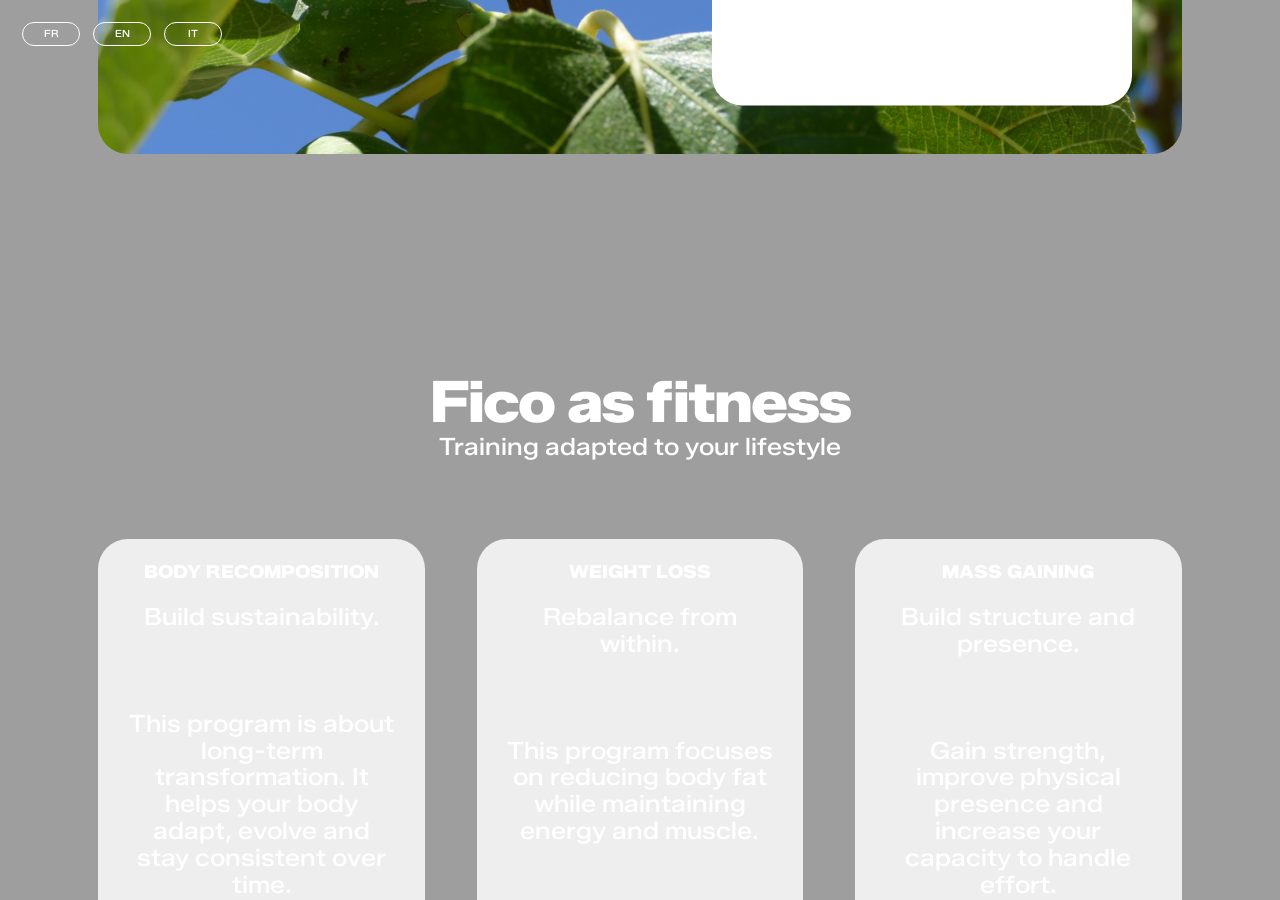
==== commit a5b3b5aa: "Update coach.html" ====
--- a/coach.html
+++ b/coach.html
@@ -42,17 +42,54 @@
 
             <p>
                 A different approach to fitness, wellness and personal training
-            </p>
-
-            <nav class="about-nav">
-                <a href="#what-is-fico">WHAT IS FICO?</a>
-                <a href="#fico-fitness">FICO AS FITNESS</a>
-                <a href="#our-coach">OUR COACH</a>
-            </nav>
-
-        </div>
-
-    </header>
+            <!-- =========================
+     HERO VIDEO - ABOUT PAGE
+========================= -->
+<header class="hero about-hero" id="top">
+
+    <video class="hero-video" autoplay muted loop playsinline>
+        <source src="header-fico-about.mp4" type="video/mp4">
+    </video>
+
+    <div class="hero-filter"></div>
+
+    <div class="language-switcher">
+        <a href="#">FR</a>
+        <a href="#">EN</a>
+        <a href="#">IT</a>
+    </div>
+
+    <div class="hero-content about-hero-content">
+
+        <img class="hero-logo about-hero-logo" src="fico-w.png" alt="Fico">
+
+        <h1>
+            <span>Fico da vivere*</span>
+        </h1>
+
+        <p>
+            A different approach to fitness, wellness and personal training
+        </p>
+
+        <nav class="hero-nav about-hero-nav">
+            <button onclick="document.getElementById('what-is-fico').scrollIntoView({ behavior: 'smooth' })">
+                WHAT IS FICO?
+            </button>
+            <button onclick="document.getElementById('fico-fitness').scrollIntoView({ behavior: 'smooth' })">
+                FICO AS FITNESS
+            </button>
+            <button onclick="document.getElementById('our-coach').scrollIntoView({ behavior: 'smooth' })">
+                OUR COACH
+            </button>
+        </nav>
+
+        <p class="about-hero-translation">
+            *A unique experience
+        </p>
+
+    </div>
+
+</header>
 
 
     <!-- =========================
--- a/style.css
+++ b/style.css
@@ -851,3 +851,297 @@
     font-weight: 500 !important;
     text-transform: uppercase !important;
 }
+/* =========================
+   ABOUT PAGE
+========================= */
+
+.about-page {
+    background: #ffffff;
+}
+
+/* HERO */
+
+.about-hero {
+    position: relative;
+    height: 100vh;
+    min-height: 760px;
+    overflow: hidden;
+    color: #ffffff;
+}
+
+.about-hero-video {
+    position: absolute;
+    inset: 0;
+    width: 100%;
+    height: 100%;
+    object-fit: cover;
+}
+
+.about-hero-overlay {
+    position: absolute;
+    inset: 0;
+    background: rgba(0,0,0,0.38);
+}
+
+.about-hero-content {
+    position: relative;
+    z-index: 3;
+
+    width: 92%;
+    max-width: 1400px;
+    height: 100%;
+
+    margin: 0 auto;
+
+    display: flex;
+    flex-direction: column;
+    align-items: center;
+    justify-content: center;
+
+    text-align: center;
+}
+
+.about-logo {
+    width: 180px;
+    margin-bottom: 36px;
+}
+
+.about-hero h1 {
+    font-size: clamp(58px, 7vw, 110px);
+    line-height: 0.9;
+    font-weight: 900;
+    letter-spacing: -3px;
+    margin-bottom: 22px;
+}
+
+.about-hero p {
+    font-size: 24px;
+    font-weight: 500;
+    margin-bottom: 80px;
+}
+
+.about-nav {
+    width: 100%;
+    max-width: 920px;
+
+    display: grid;
+    grid-template-columns: repeat(3, 1fr);
+    gap: 40px;
+}
+
+.about-nav a {
+    height: 48px;
+
+    border: 2px solid #ffffff;
+    border-radius: 999px;
+
+    display: flex;
+    align-items: center;
+    justify-content: center;
+
+    color: #ffffff;
+    text-decoration: none;
+
+    font-size: 14px;
+    font-weight: 500;
+}
+
+/* GLOBAL */
+
+.about-section {
+    width: 92%;
+    max-width: 1500px;
+    margin: 0 auto;
+    padding: 110px 0;
+}
+
+/* TWO COLS */
+
+.about-two-columns {
+    display: grid;
+    grid-template-columns: 1fr 1fr;
+    gap: 60px;
+    margin-top: 50px;
+}
+
+.about-card {
+    border: 2px solid #000;
+    border-radius: 26px;
+    padding: 36px;
+}
+
+.about-card h3,
+.about-copy h3,
+.fico-banner-card h3,
+.coach-copy h3 {
+    font-size: 28px;
+    line-height: 0.95;
+    margin-bottom: 24px;
+    font-weight: 900;
+}
+
+.about-card p,
+.about-copy p,
+.fico-banner-card p,
+.coach-copy p {
+    font-size: 15px;
+    line-height: 1.2;
+    margin-bottom: 18px;
+}
+
+/* BANNER */
+
+.fico-banner {
+    position: relative;
+    margin-top: 80px;
+}
+
+.fico-banner img {
+    width: 100%;
+    height: 520px;
+    object-fit: cover;
+    border-radius: 30px;
+}
+
+.fico-banner-card {
+    position: absolute;
+    top: 50%;
+    right: 50px;
+    transform: translateY(-50%);
+
+    width: 420px;
+
+    background: #ffffff;
+    border-radius: 30px;
+
+    padding: 36px;
+}
+
+/* COACH */
+
+.coach-layout {
+    display: grid;
+    grid-template-columns: 560px 1fr;
+    gap: 70px;
+    align-items: center;
+
+    margin-top: 50px;
+}
+
+.coach-photo {
+    width: 100%;
+    height: 600px;
+    object-fit: cover;
+    border-radius: 30px;
+}
+
+.coach-tag {
+    display: inline-flex;
+    align-items: center;
+    justify-content: center;
+
+    width: 120px;
+    height: 34px;
+
+    border: 1.8px solid #000;
+    border-radius: 999px;
+
+    font-size: 12px;
+    font-weight: 500;
+
+    margin-bottom: 26px;
+}
+
+.coach-copy strong {
+    display: block;
+    margin-top: 30px;
+
+    font-size: 22px;
+    line-height: 1;
+
+    font-weight: 900;
+}
+
+/* CTA */
+
+.about-cta {
+    width: calc(100% - 160px);
+    margin: 40px auto 100px;
+
+    background: #eeeeee;
+    border-radius: 36px;
+
+    padding: 70px 80px;
+}
+
+.about-cta-content {
+    display: grid;
+    grid-template-columns: 1fr 420px;
+    gap: 80px;
+    align-items: center;
+}
+
+.about-cta h2 {
+    font-size: clamp(42px, 5vw, 76px);
+    line-height: 0.9;
+    font-weight: 900;
+    letter-spacing: -2px;
+
+    margin-bottom: 20px;
+}
+
+.about-cta p {
+    font-size: 22px;
+    line-height: 1;
+    font-weight: 500;
+}
+
+.about-cta-button {
+    width: 100%;
+    height: 74px;
+
+    border-radius: 999px;
+
+    background: #000;
+    color: #fff;
+
+    display: flex;
+    align-items: center;
+    justify-content: center;
+
+    text-decoration: none;
+
+    font-size: 18px;
+    font-weight: 500;
+}
+
+/* RESPONSIVE */
+
+@media (max-width: 900px) {
+
+    .about-nav,
+    .about-two-columns,
+    .coach-layout,
+    .about-cta-content {
+        grid-template-columns: 1fr;
+    }
+
+    .fico-banner-card {
+        position: relative;
+        top: auto;
+        right: auto;
+        transform: none;
+
+        width: 100%;
+        margin-top: 20px;
+    }
+
+    .coach-photo {
+        height: auto;
+    }
+
+    .about-cta,
+    .about-section {
+        width: 90%;
+    }
+}
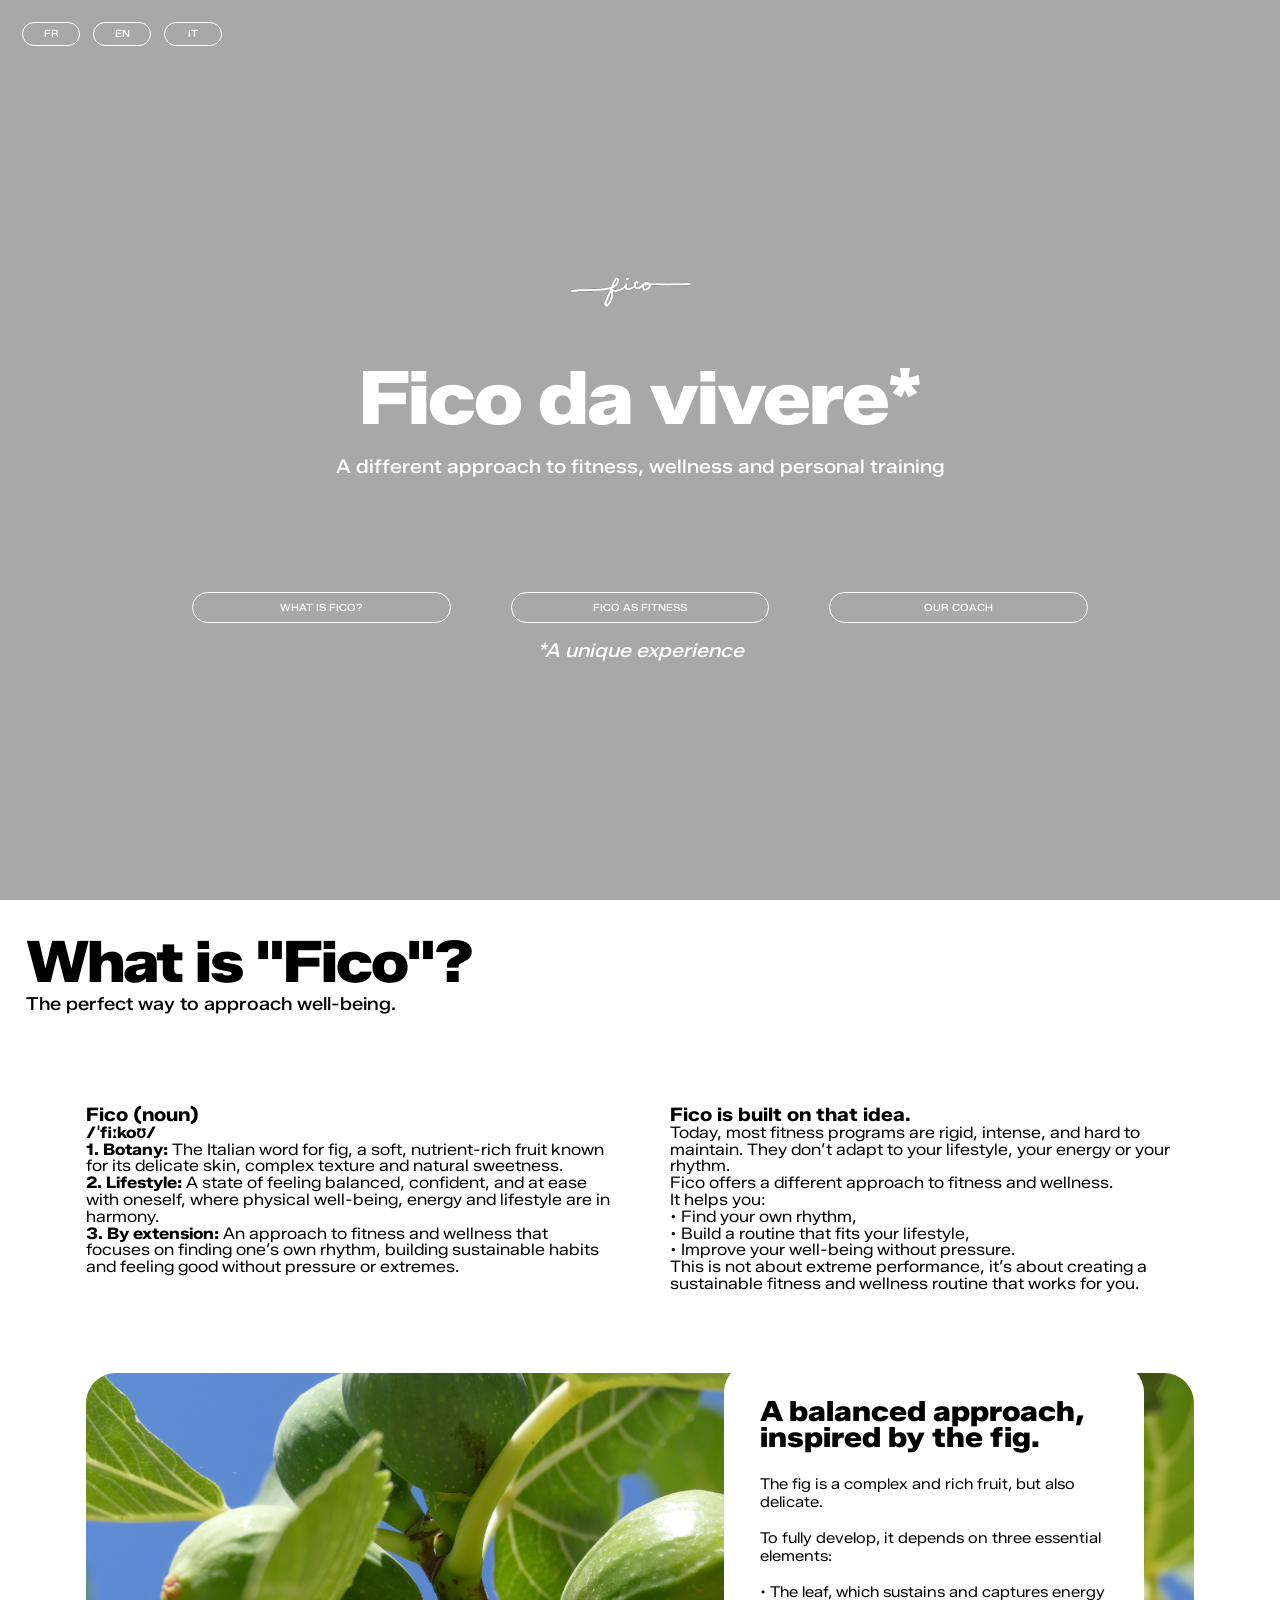
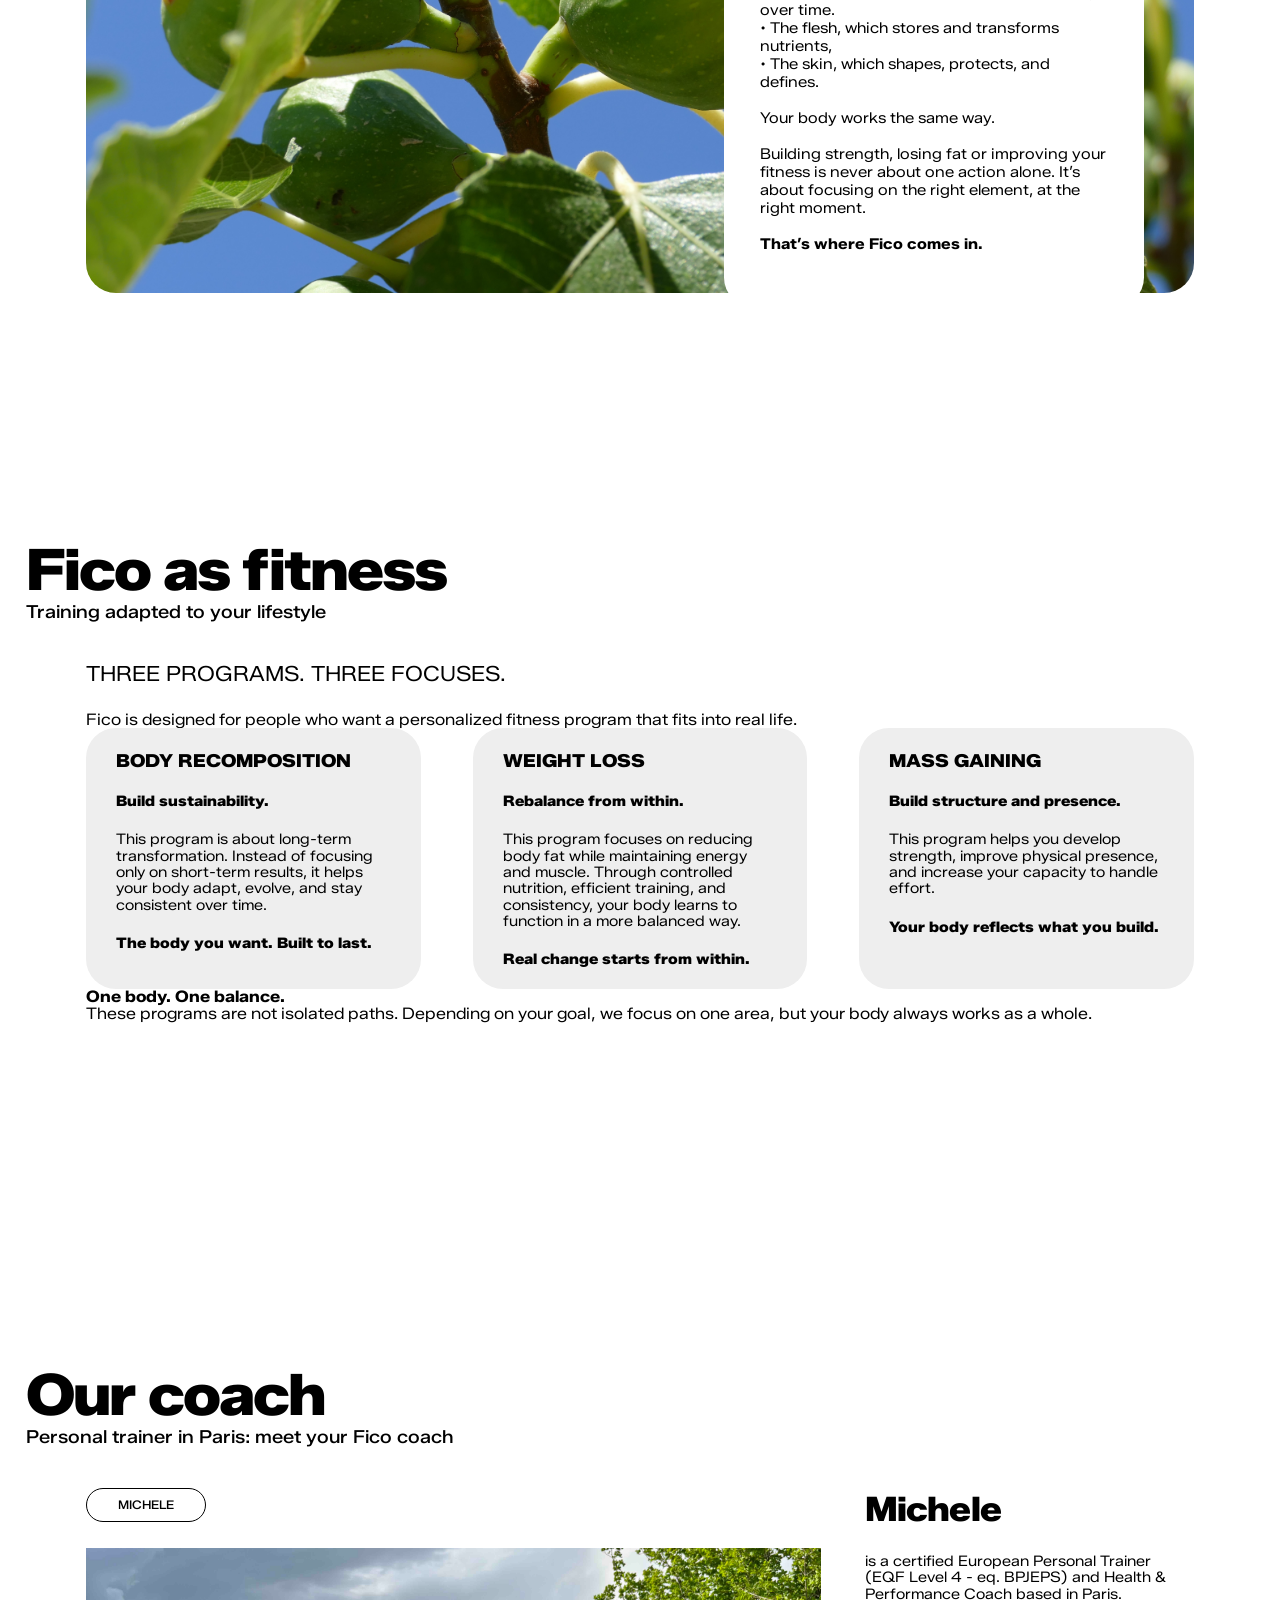
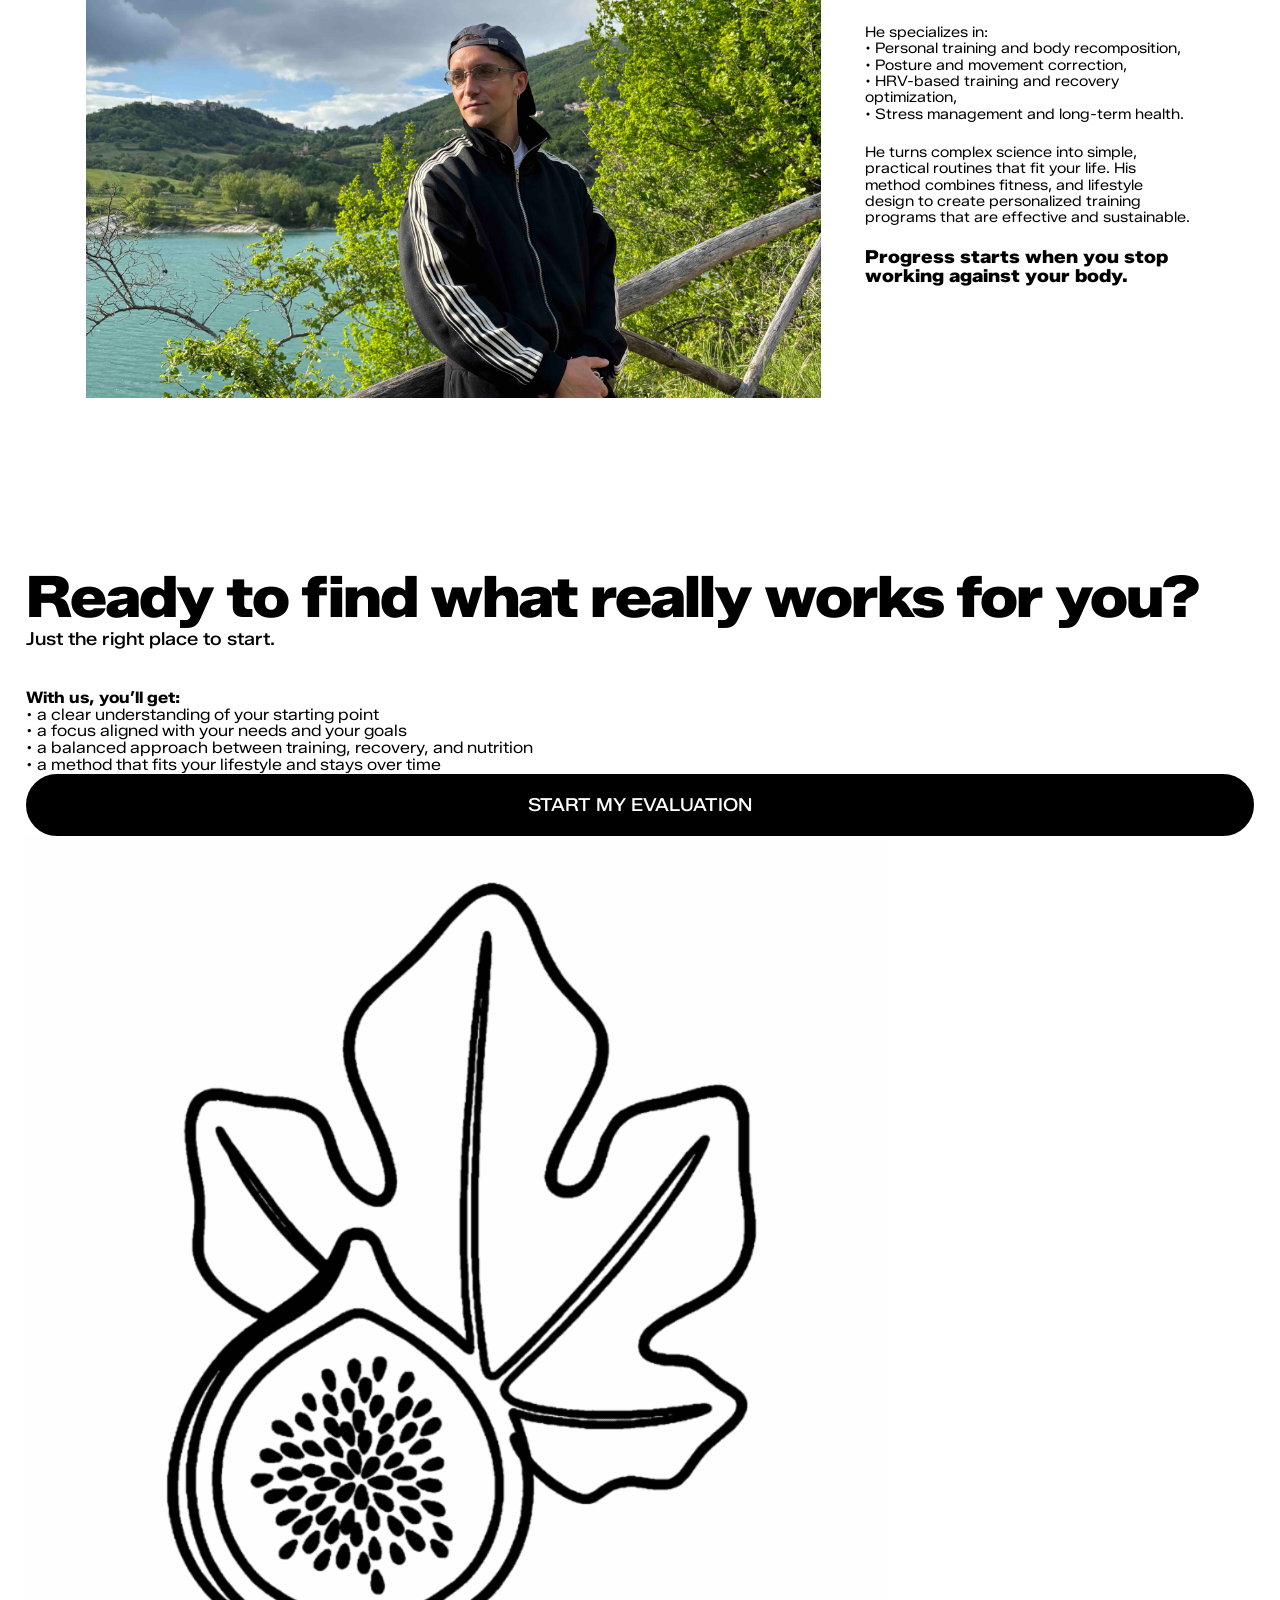
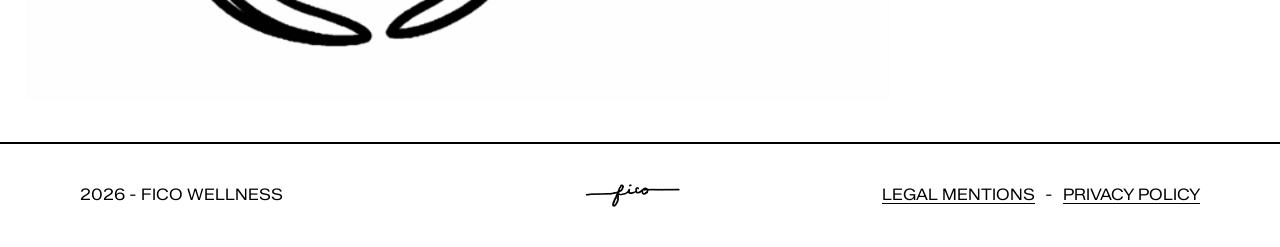
==== commit 0223bf01: "Update coach.html" ====
--- a/coach.html
+++ b/coach.html
@@ -9,42 +9,11 @@
     <meta charset="UTF-8">
     <meta name="viewport" content="width=device-width, initial-scale=1.0">
     <title>Discover Fico - Michele Canala</title>
-
     <link rel="stylesheet" href="style.css">
 </head>
 
 <body class="about-page">
 
-    <!-- =========================
-         HERO VIDEO
-    ========================= -->
-    <header class="about-hero">
-
-        <video class="about-hero-video" autoplay muted loop playsinline>
-            <source src="header-fico-about.mp4" type="video/mp4">
-        </video>
-
-        <div class="about-hero-overlay"></div>
-
-        <!-- LANG -->
-        <div class="language-switcher">
-            <a href="#">FR</a>
-            <a href="#">EN</a>
-            <a href="#">IT</a>
-        </div>
-
-        <!-- HERO CONTENT -->
-        <div class="about-hero-content">
-
-            <img class="about-logo" src="fico-w.png" alt="Fico">
-
-            <h1>Fico da vivere*</h1>
-
-            <p>
-                A different approach to fitness, wellness and personal training
-            <!-- =========================
-     HERO VIDEO - ABOUT PAGE
-========================= -->
 <header class="hero about-hero" id="top">
 
     <video class="hero-video" autoplay muted loop playsinline>
@@ -67,299 +36,213 @@
             <span>Fico da vivere*</span>
         </h1>
 
-        <p>
-            A different approach to fitness, wellness and personal training
-        </p>
+        <p>A different approach to fitness, wellness and personal training</p>
 
         <nav class="hero-nav about-hero-nav">
-            <button onclick="document.getElementById('what-is-fico').scrollIntoView({ behavior: 'smooth' })">
-                WHAT IS FICO?
-            </button>
-            <button onclick="document.getElementById('fico-fitness').scrollIntoView({ behavior: 'smooth' })">
-                FICO AS FITNESS
-            </button>
-            <button onclick="document.getElementById('our-coach').scrollIntoView({ behavior: 'smooth' })">
-                OUR COACH
-            </button>
+            <button onclick="document.getElementById('what-is-fico').scrollIntoView({ behavior: 'smooth' })">WHAT IS FICO?</button>
+            <button onclick="document.getElementById('fico-fitness').scrollIntoView({ behavior: 'smooth' })">FICO AS FITNESS</button>
+            <button onclick="document.getElementById('our-coach').scrollIntoView({ behavior: 'smooth' })">OUR COACH</button>
         </nav>
 
-        <p class="about-hero-translation">
-            *A unique experience
-        </p>
+        <p class="about-hero-translation">*A unique experience</p>
 
     </div>
 
 </header>
 
-
-    <!-- =========================
-         WHAT IS FICO
-    ========================= -->
-    <section id="what-is-fico" class="about-section">
+<main>
+
+    <section id="what-is-fico" class="screen-section about-intro-section">
 
         <div class="section-heading">
             <h2>What is "Fico"?</h2>
             <p>The perfect way to approach well-being.</p>
         </div>
 
-        <div class="about-two-columns">
-
-            <article class="about-card">
+        <div class="section-content-offset about-two-columns">
+
+            <article class="about-definition-card">
                 <h3>Fico (noun)</h3>
 
+                <p><strong>/ˈfiːkoʊ/</strong></p>
+
+                <p><strong>1. Botany:</strong> The Italian word for fig, a soft, nutrient-rich fruit known for its delicate skin, complex texture and natural sweetness.</p>
+
+                <p><strong>2. Lifestyle:</strong> A state of feeling balanced, confident, and at ease with oneself, where physical well-being, energy and lifestyle are in harmony.</p>
+
+                <p><strong>3. By extension:</strong> An approach to fitness and wellness that focuses on finding one’s own rhythm, building sustainable habits and feeling good without pressure or extremes.</p>
+            </article>
+
+            <article class="about-text-block">
+                <h3>Fico is built on that idea.</h3>
+
+                <p>Today, most fitness programs are rigid, intense, and hard to maintain. They don’t adapt to your lifestyle, your energy or your rhythm.</p>
+
+                <p>Fico offers a different approach to fitness and wellness.</p>
+
                 <p>
-                    <strong>1. Botany:</strong> The Italian word for fig, a soft,
-                    nutrient-rich fruit known for its delicate skin, complex texture
-                    and natural sweetness.
+                    It helps you:<br>
+                    • Find your own rhythm,<br>
+                    • Build a routine that fits your lifestyle,<br>
+                    • Improve your well-being without pressure.
                 </p>
 
+                <p>This is not about extreme performance, it’s about creating a sustainable fitness and wellness routine that works for you.</p>
+            </article>
+
+        </div>
+
+        <div class="section-content-offset fico-banner">
+
+            <img src="banner-fig-tree-fico.jpg" alt="Fig tree">
+
+            <article class="fico-banner-card">
+                <h3>A balanced approach, inspired by the fig.</h3>
+
+                <p>The fig is a complex and rich fruit, but also delicate.</p>
+
+                <p>To fully develop, it depends on three essential elements:</p>
+
                 <p>
-                    <strong>2. Lifestyle:</strong> A state of feeling balanced,
-                    confident, and at ease with oneself, where physical well-being,
-                    energy and lifestyle are in harmony.
-                </p>
-
-                <p>
-                    <strong>3. By extension:</strong> An approach to fitness and wellness
-                    that focuses on finding one’s own rhythm, building sustainable
-                    habits and feeling good without pressure or extremes.
-                </p>
-            </article>
-
-            <div class="about-copy">
-                <h3>Fico is built on that idea.</h3>
-
-                <p>
-                    Today, most fitness programs are rigid, intense, and hard to maintain.
-                    They don’t adapt to your lifestyle, your energy or your rhythm.
-                </p>
-
-                <p>
-                    Fico offers a different approach to fitness and wellness.
-                </p>
-
-                <p>
-                    It helps you:
-                    <br>• Find your own rhythm
-                    <br>• Build a routine that fits your lifestyle
-                    <br>• Improve your well-being without pressure
-                </p>
-
-                <p>
-                    This is not about extreme performance, it’s about creating
-                    a sustainable fitness and wellness routine that works for you.
-                </p>
-            </div>
-
-        </div>
-
-
-        <!-- BANNER -->
-        <div class="fico-banner">
-
-            <img src="banner-fig-tree-fico.jpg" alt="Fig tree">
-
-            <div class="fico-banner-card">
-
-                <h3>
-                    A balanced approach,
-                    inspired by the fig.
-                </h3>
-
-                <p>
-                    The fig is a complex and rich fruit, but also delicate.
-                </p>
-
-                <p>
-                    To fully develop, it depends on three essential elements:
-                </p>
-
-                <p>
-                    • The leaf, which sustains and captures energy over time.
-                    <br>
-                    • The flesh, which stores and transforms nutrients.
-                    <br>
+                    • The leaf, which sustains and captures energy over time.<br>
+                    • The flesh, which stores and transforms nutrients,<br>
                     • The skin, which shapes, protects, and defines.
                 </p>
 
-                <p>
-                    Your body works the same way.
-                </p>
-
-            </div>
-
-        </div>
-
-    </section>
-
-
-    <!-- =========================
-         FICO AS FITNESS
-    ========================= -->
-    <section id="fico-fitness" class="about-section">
+                <p>Your body works the same way.</p>
+
+                <p>Building strength, losing fat or improving your fitness is never about one action alone. It’s about focusing on the right element, at the right moment.</p>
+
+                <p><strong>That’s where Fico comes in.</strong></p>
+            </article>
+
+        </div>
+
+    </section>
+
+    <section id="fico-fitness" class="screen-section about-fitness-section">
 
         <div class="section-heading">
             <h2>Fico as fitness</h2>
             <p>Training adapted to your lifestyle</p>
         </div>
 
-        <div class="three-columns">
-
-            <article class="grey-card fitness-card">
-                <h3>BODY RECOMPOSITION</h3>
-
-                <p>
-                    Build sustainability.
-                </p>
-
-                <p>
-                    This program is about long-term transformation.
-                    It helps your body adapt, evolve and stay consistent over time.
-                </p>
-
-                <strong>
-                    The body you want. Built to last.
-                </strong>
-            </article>
-
-            <article class="grey-card fitness-card">
-                <h3>WEIGHT LOSS</h3>
-
-                <p>
-                    Rebalance from within.
-                </p>
-
-                <p>
-                    This program focuses on reducing body fat while maintaining
-                    energy and muscle.
-                </p>
-
-                <strong>
-                    Real change starts from within.
-                </strong>
-            </article>
-
-            <article class="grey-card fitness-card">
-                <h3>MASS GAINING</h3>
-
-                <p>
-                    Build structure and presence.
-                </p>
-
-                <p>
-                    Gain strength, improve physical presence and increase your
-                    capacity to handle effort.
-                </p>
-
-                <strong>
-                    Your body reflects what you build.
-                </strong>
-            </article>
-
-        </div>
-
-    </section>
-
-
-    <!-- =========================
-         OUR COACH
-    ========================= -->
-    <section id="our-coach" class="about-section">
+        <div class="section-content-offset">
+
+            <p class="block-label">Three programs. Three focuses.</p>
+
+            <p class="about-section-intro">
+                Fico is designed for people who want a personalized fitness program that fits into real life.
+            </p>
+
+            <div class="three-columns about-program-columns">
+
+                <article class="grey-card fitness-card about-program-card green-hover">
+                    <h3>BODY RECOMPOSITION</h3>
+                    <p><strong>Build sustainability.</strong></p>
+                    <p>This program is about long-term transformation. Instead of focusing only on short-term results, it helps your body adapt, evolve, and stay consistent over time.</p>
+                    <strong>The body you want. Built to last.</strong>
+                </article>
+
+                <article class="grey-card fitness-card about-program-card pink-hover">
+                    <h3>WEIGHT LOSS</h3>
+                    <p><strong>Rebalance from within.</strong></p>
+                    <p>This program focuses on reducing body fat while maintaining energy and muscle. Through controlled nutrition, efficient training, and consistency, your body learns to function in a more balanced way.</p>
+                    <strong>Real change starts from within.</strong>
+                </article>
+
+                <article class="grey-card fitness-card about-program-card blue-hover">
+                    <h3>MASS GAINING</h3>
+                    <p><strong>Build structure and presence.</strong></p>
+                    <p>This program helps you develop strength, improve physical presence, and increase your capacity to handle effort.</p>
+                    <strong>Your body reflects what you build.</strong>
+                </article>
+
+            </div>
+
+            <p class="about-balance-text">
+                <strong>One body. One balance.</strong><br>
+                These programs are not isolated paths. Depending on your goal, we focus on one area, but your body always works as a whole.
+            </p>
+
+        </div>
+
+    </section>
+
+    <section id="our-coach" class="screen-section about-coach-section">
 
         <div class="section-heading">
             <h2>Our coach</h2>
             <p>Personal trainer in Paris: meet your Fico coach</p>
         </div>
 
-        <div class="coach-layout">
-
-            <img
-                class="coach-photo"
-                src="Portrait-Michele-fico.jpg"
-                alt="Michele Canala"
-            >
-
-            <div class="coach-copy">
-
+        <div class="section-content-offset nutrition-layout about-coach-layout">
+
+            <div>
                 <span class="coach-tag">MICHELE</span>
-
+                <img class="nutrition-image about-coach-image" src="Portrait-Michele-fico.jpg" alt="Michele Canala">
+            </div>
+
+            <div class="nutrition-copy about-coach-copy">
                 <h3>Michele</h3>
 
+                <p>is a certified European Personal Trainer (EQF Level 4 - eq. BPJEPS) and Health & Performance Coach based in Paris.</p>
+
                 <p>
-                    Michele is a certified European Personal Trainer
-                    and Health & Performance Coach based in Paris.
+                    He specializes in:<br>
+                    • Personal training and body recomposition,<br>
+                    • Posture and movement correction,<br>
+                    • HRV-based training and recovery optimization,<br>
+                    • Stress management and long-term health.
                 </p>
 
-                <p>
-                    He specializes in:
-                    <br>• Personal training and body recomposition
-                    <br>• Posture and movement correction
-                    <br>• HRV-based training and recovery optimization
-                    <br>• Stress management and long-term health
-                </p>
-
-                <p>
-                    He turns complex science into simple, practical routines
-                    that fit your life.
-                </p>
-
-                <strong>
-                    Progress starts when you stop working against your body.
-                </strong>
-
+                <p>He turns complex science into simple, practical routines that fit your life. His method combines fitness, and lifestyle design to create personalized training programs that are effective and sustainable.</p>
+
+                <strong>Progress starts when you stop working against your body.</strong>
             </div>
 
         </div>
 
     </section>
 
-
-    <!-- =========================
-         CTA FINAL
-    ========================= -->
-    <section class="about-cta">
-
-        <div class="about-cta-content">
-
-            <div>
-
-                <h2>
-                    Ready to find what really works for you?
-                </h2>
-
-                <p>
-                    Fico is designed to help you move in the right direction,
-                    without guessing, without overdoing it.
-                </p>
-
-            </div>
-
-            <a href="mailto:hello@michelecanala.com" class="about-cta-button">
-                START MY EVALUATION
-            </a>
-
-        </div>
-
-    </section>
-
-
-    <!-- =========================
-         FOOTER
-    ========================= -->
-    <footer class="footer">
-
-        <p>2026 - FICO WELLNESS</p>
-
-        <img class="footer-logo" src="fico-b.png" alt="Fico logo">
-
-        <div class="footer-links">
-            <a href="#">LEGAL MENTIONS</a>
-            <span>-</span>
-            <a href="#">PRIVACY POLICY</a>
-        </div>
-
-    </footer>
+    <section class="screen-section about-final-section">
+
+        <div class="section-heading">
+            <h2>Ready to find what really works for you?</h2>
+            <p>Just the right place to start.</p>
+        </div>
+
+        <div class="about-final-card">
+            <p>
+                <strong>With us, you’ll get:</strong><br>
+                • a clear understanding of your starting point<br>
+                • a focus aligned with your needs and your goals<br>
+                • a balanced approach between training, recovery, and nutrition<br>
+                • a method that fits your lifestyle and stays over time
+            </p>
+
+            <a href="mailto:hello@michelecanala.com" class="start-button">START MY EVALUATION</a>
+
+            <img src="fico-square-animated.gif" alt="Animated fig icon">
+        </div>
+
+    </section>
+
+</main>
+
+<footer class="footer">
+
+    <p>2026 - FICO WELLNESS</p>
+
+    <img class="footer-logo" src="fico-b.png" alt="Fico logo">
+
+    <div class="footer-links">
+        <a href="#">LEGAL MENTIONS</a>
+        <span>-</span>
+        <a href="#">PRIVACY POLICY</a>
+    </div>
+
+</footer>
 
 </body>
-
 </html>
--- a/style.css
+++ b/style.css
@@ -859,91 +859,57 @@
     background: #ffffff;
 }
 
-/* HERO */
-
-.about-hero {
-    position: relative;
+/* HEADER */
+
+.about-page .about-hero {
     height: 100vh;
-    min-height: 760px;
-    overflow: hidden;
+    min-height: 720px;
+}
+
+.about-page .about-hero-content {
+    padding-top: 29vh;
+}
+
+.about-page .about-hero-logo {
+    width: 180px;
+    margin-bottom: 42px;
+}
+
+.about-page .about-hero h1 {
+    font-size: clamp(54px, 5.8vw, 92px);
+    line-height: 0.9;
+    letter-spacing: -2px;
+    margin-bottom: 26px;
+}
+
+.about-page .about-hero h1 span {
+    white-space: nowrap;
+}
+
+.about-page .about-hero p {
+    font-size: 19px;
+    font-weight: 500;
+    margin-bottom: 115px;
+}
+
+.about-page .about-hero-nav {
+    width: 70%;
+    max-width: 900px;
+    gap: 60px;
+}
+
+.about-page .about-hero-nav button {
+    height: 31px;
+    font-size: 10px;
+}
+
+.about-page .about-hero-translation {
+    margin-top: 18px;
+    margin-bottom: 0;
+    font-size: 13px;
+    font-style: italic;
+    font-weight: 500;
     color: #ffffff;
-}
-
-.about-hero-video {
-    position: absolute;
-    inset: 0;
-    width: 100%;
-    height: 100%;
-    object-fit: cover;
-}
-
-.about-hero-overlay {
-    position: absolute;
-    inset: 0;
-    background: rgba(0,0,0,0.38);
-}
-
-.about-hero-content {
-    position: relative;
-    z-index: 3;
-
-    width: 92%;
-    max-width: 1400px;
-    height: 100%;
-
-    margin: 0 auto;
-
-    display: flex;
-    flex-direction: column;
-    align-items: center;
-    justify-content: center;
-
-    text-align: center;
-}
-
-.about-logo {
-    width: 180px;
-    margin-bottom: 36px;
-}
-
-.about-hero h1 {
-    font-size: clamp(58px, 7vw, 110px);
-    line-height: 0.9;
-    font-weight: 900;
-    letter-spacing: -3px;
-    margin-bottom: 22px;
-}
-
-.about-hero p {
-    font-size: 24px;
-    font-weight: 500;
-    margin-bottom: 80px;
-}
-
-.about-nav {
-    width: 100%;
-    max-width: 920px;
-
-    display: grid;
-    grid-template-columns: repeat(3, 1fr);
-    gap: 40px;
-}
-
-.about-nav a {
-    height: 48px;
-
-    border: 2px solid #ffffff;
-    border-radius: 999px;
-
-    display: flex;
-    align-items: center;
-    justify-content: center;
-
-    color: #ffffff;
-    text-decoration: none;
-
-    font-size: 14px;
-    font-weight: 500;
 }
 
 /* GLOBAL */
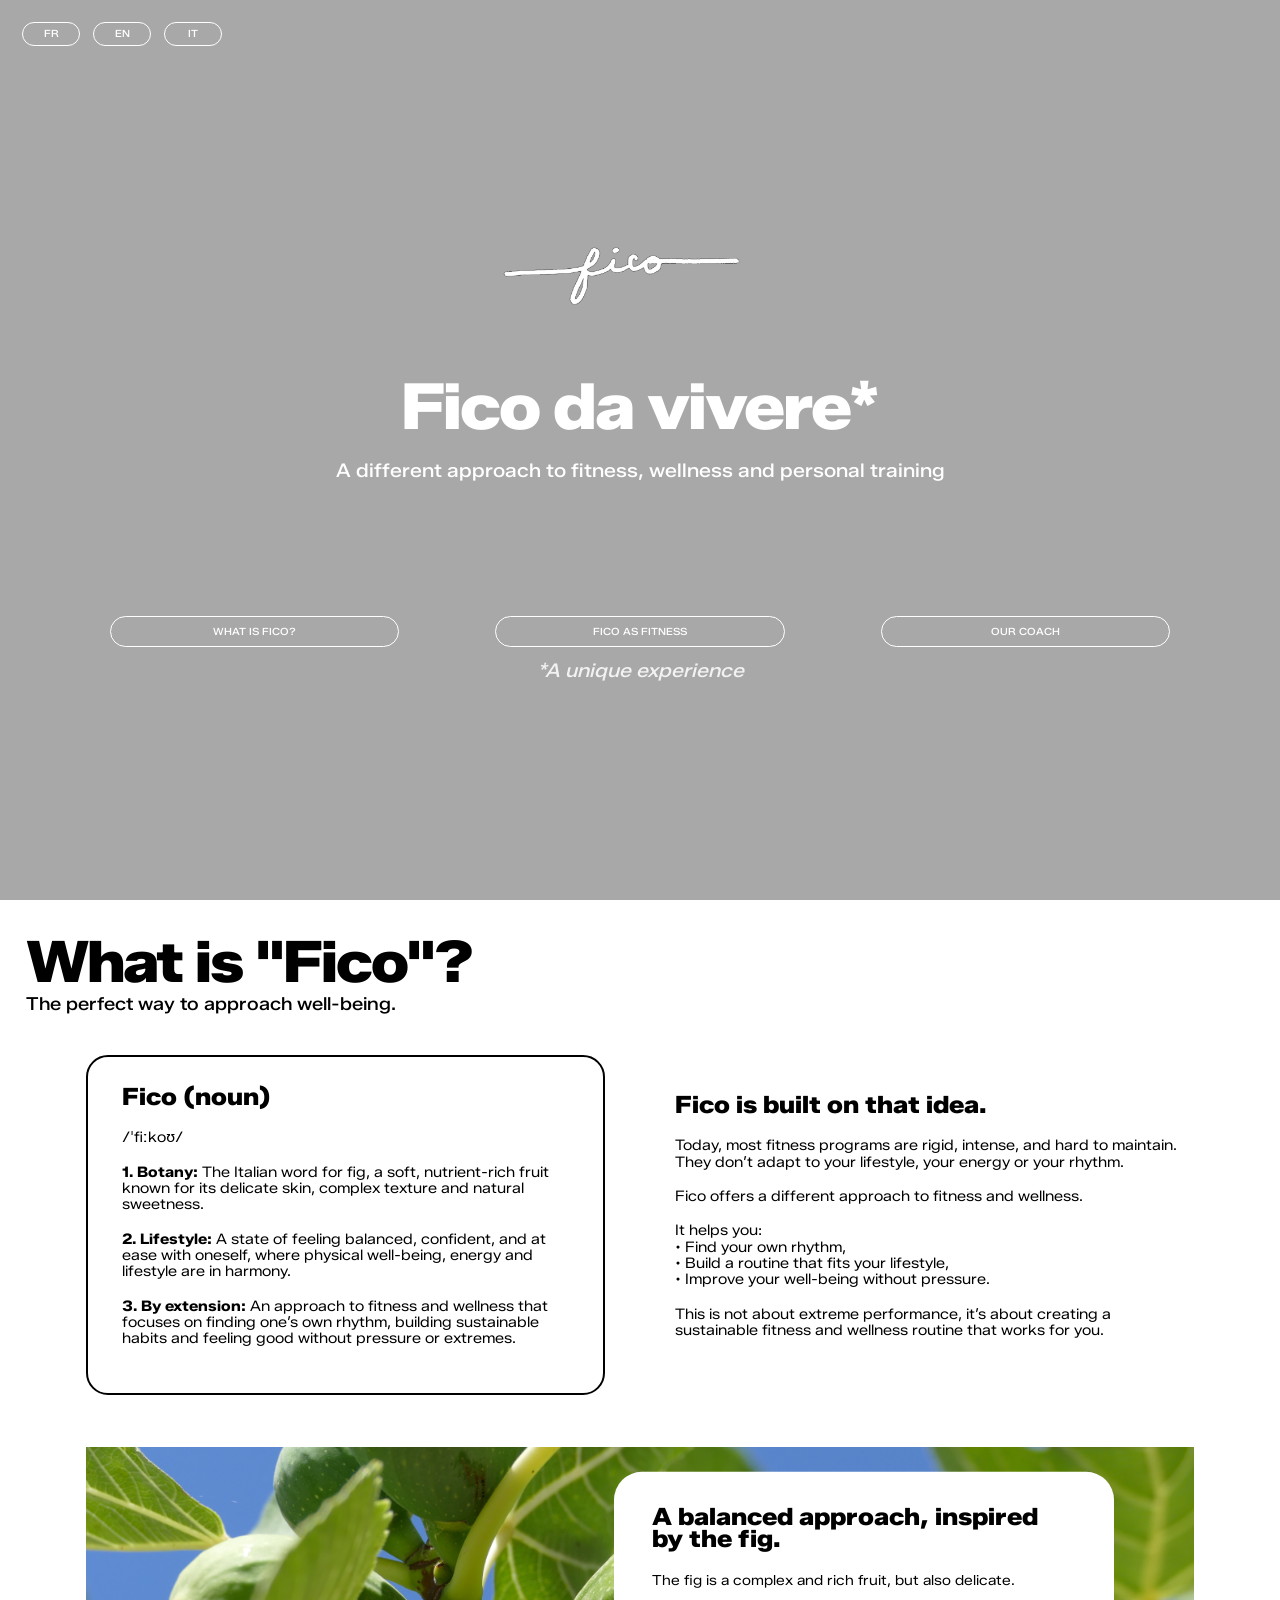
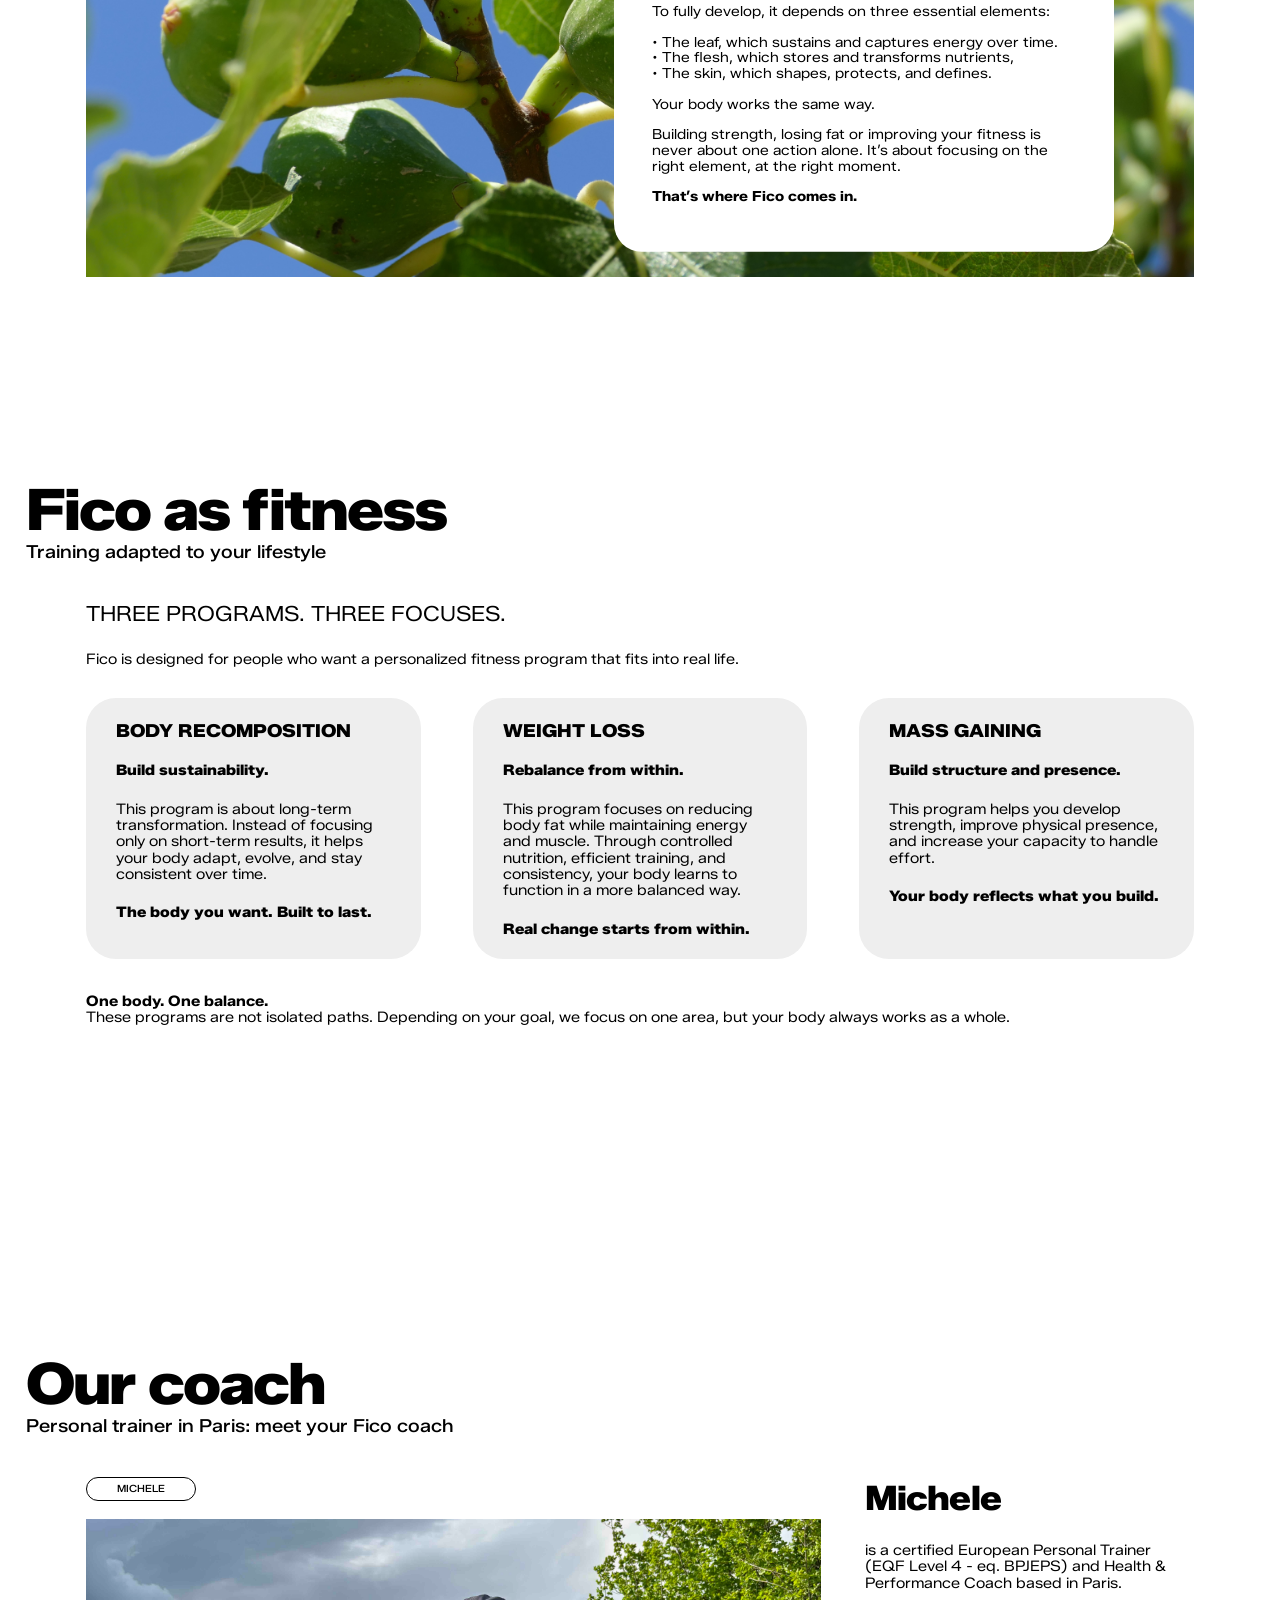
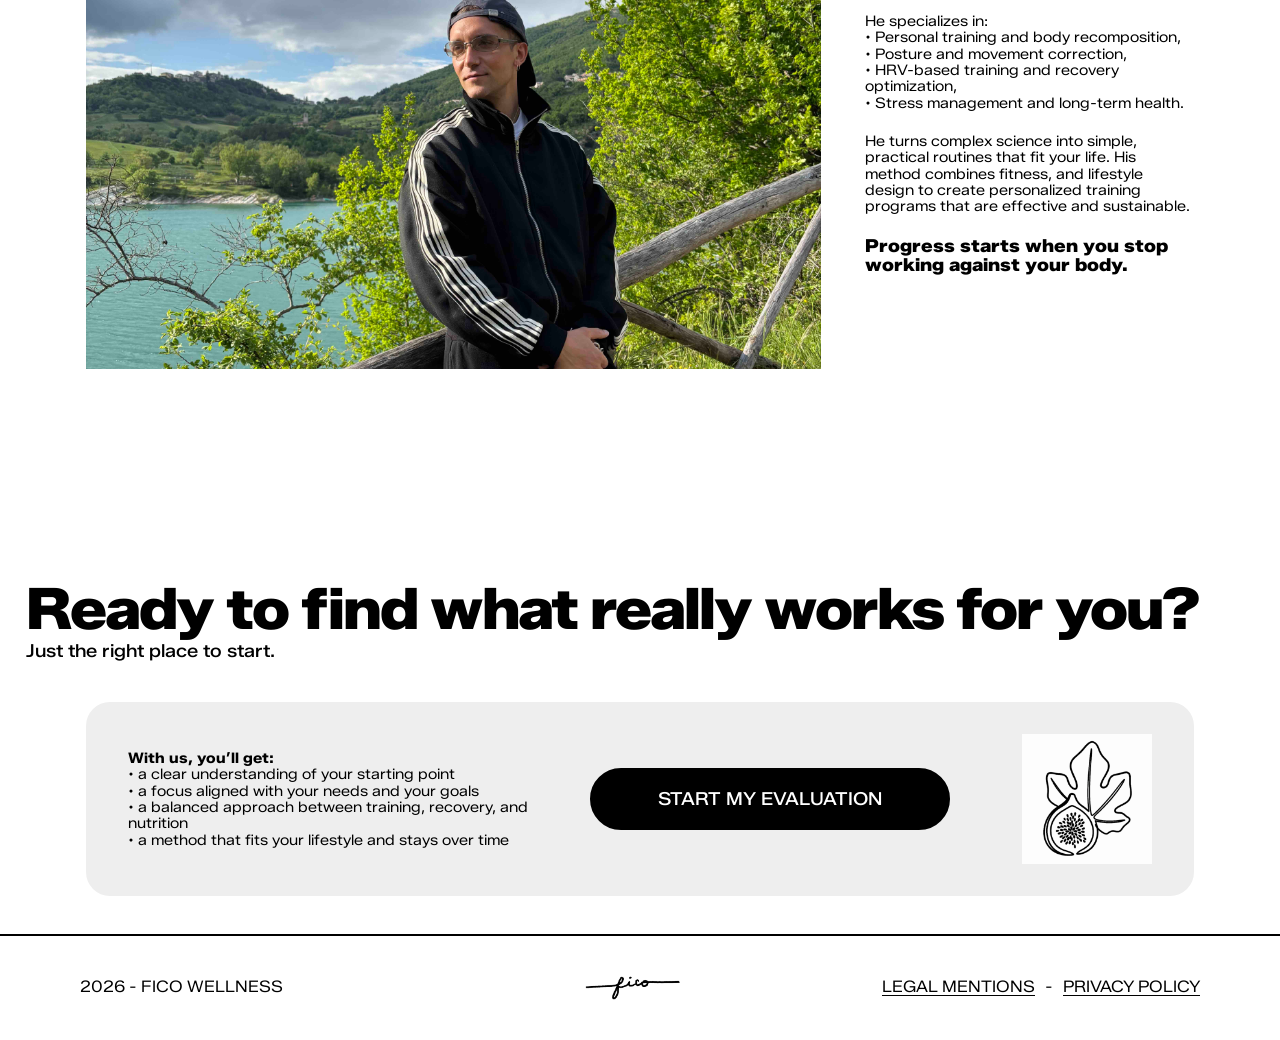
==== commit 86102e93: "Update coach.html" ====
--- a/coach.html
+++ b/coach.html
@@ -62,10 +62,13 @@
         <div class="section-content-offset about-two-columns">
 
             <article class="about-definition-card">
-                <h3>Fico (noun)</h3>
-
-                <p><strong>/ˈfiːkoʊ/</strong></p>
-
+                <h3>
+    Fico <span class="definition-light">(noun)</span>
+</h3>
+
+<p class="definition-phonetic">
+    /ˈfiːkoʊ/
+</p>
                 <p><strong>1. Botany:</strong> The Italian word for fig, a soft, nutrient-rich fruit known for its delicate skin, complex texture and natural sweetness.</p>
 
                 <p><strong>2. Lifestyle:</strong> A state of feeling balanced, confident, and at ease with oneself, where physical well-being, energy and lifestyle are in harmony.</p>
--- a/style.css
+++ b/style.css
@@ -583,7 +583,6 @@
     display: block;
 }
 
-/* Texte ferré comme le bouton, dans la limite basse */
 .start-text {
     width: 100%;
     align-self: end;
@@ -859,236 +858,219 @@
     background: #ffffff;
 }
 
-/* HEADER */
-
-.about-page .about-hero {
-    height: 100vh;
-    min-height: 720px;
-}
-
 .about-page .about-hero-content {
-    padding-top: 29vh;
+    padding-top: 24vh;
 }
 
 .about-page .about-hero-logo {
-    width: 180px;
-    margin-bottom: 42px;
+    width: 350px;
+    margin: 0 auto 42px;
 }
 
 .about-page .about-hero h1 {
-    font-size: clamp(54px, 5.8vw, 92px);
+    font-size: clamp(48px, 5vw, 78px);
     line-height: 0.9;
+    font-weight: 900;
     letter-spacing: -2px;
     margin-bottom: 26px;
-}
-
-.about-page .about-hero h1 span {
-    white-space: nowrap;
 }
 
 .about-page .about-hero p {
     font-size: 19px;
     font-weight: 500;
-    margin-bottom: 115px;
+    margin-bottom: 135px;
 }
 
 .about-page .about-hero-nav {
-    width: 70%;
-    max-width: 900px;
-    gap: 60px;
-}
-
-.about-page .about-hero-nav button {
-    height: 31px;
-    font-size: 10px;
+    width: 86%;
+    max-width: 1060px;
+    gap: 96px;
 }
 
 .about-page .about-hero-translation {
-    margin-top: 18px;
+    margin-top: 14px;
     margin-bottom: 0;
-    font-size: 13px;
+    font-size: 9px;
+    line-height: 1;
     font-style: italic;
-    font-weight: 500;
-    color: #ffffff;
-}
-
-/* GLOBAL */
-
-.about-section {
-    width: 92%;
-    max-width: 1500px;
-    margin: 0 auto;
-    padding: 110px 0;
-}
-
-/* TWO COLS */
+    font-weight: 400;
+    opacity: 0.85;
+}
+
+/* WHAT IS FICO */
+
+.about-intro-section {
+    justify-content: center;
+}
 
 .about-two-columns {
     display: grid;
     grid-template-columns: 1fr 1fr;
-    gap: 60px;
-    margin-top: 50px;
-}
-
-.about-card {
-    border: 2px solid #000;
-    border-radius: 26px;
-    padding: 36px;
-}
-
-.about-card h3,
-.about-copy h3,
-.fico-banner-card h3,
-.coach-copy h3 {
-    font-size: 28px;
-    line-height: 0.95;
-    margin-bottom: 24px;
-    font-weight: 900;
-}
-
-.about-card p,
-.about-copy p,
+    gap: 70px;
+    align-items: center;
+}
+
+.about-definition-card {
+    border: 2px solid #000000;
+    border-radius: 22px;
+    padding: 28px 34px;
+}
+
+.about-definition-card h3,
+.about-text-block h3,
+.fico-banner-card h3 {
+    font-size: 24px;
+    line-height: 1;
+    font-weight: 900;
+    margin-bottom: 20px;
+}
+
+.about-definition-card p,
+.about-text-block p,
 .fico-banner-card p,
-.coach-copy p {
-    font-size: 15px;
-    line-height: 1.2;
+.about-section-intro,
+.about-balance-text {
+    font-size: 14.6px;
+    line-height: 1.12;
     margin-bottom: 18px;
 }
-
-/* BANNER */
 
 .fico-banner {
     position: relative;
-    margin-top: 80px;
+    margin-top: 52px;
+    min-height: 430px;
 }
 
 .fico-banner img {
     width: 100%;
-    height: 520px;
+    height: 430px;
     object-fit: cover;
-    border-radius: 30px;
+    object-position: center center;
+    display: block;
 }
 
 .fico-banner-card {
     position: absolute;
+    right: 80px;
     top: 50%;
-    right: 50px;
     transform: translateY(-50%);
 
-    width: 420px;
+    width: 500px;
+    min-height: 300px;
 
     background: #ffffff;
-    border-radius: 30px;
-
-    padding: 36px;
-}
-
-/* COACH */
-
-.coach-layout {
-    display: grid;
-    grid-template-columns: 560px 1fr;
-    gap: 70px;
-    align-items: center;
-
-    margin-top: 50px;
-}
-
-.coach-photo {
-    width: 100%;
-    height: 600px;
-    object-fit: cover;
-    border-radius: 30px;
+    border-radius: 28px;
+
+    padding: 34px 38px 32px;
+}
+
+.fico-banner-card h3 {
+    max-width: 390px;
+    font-size: 24px;
+    line-height: 0.95;
+    margin-bottom: 22px;
+}
+
+.fico-banner-card p {
+    font-size: 14px;
+    line-height: 1.12;
+    margin-bottom: 15px;
+}
+
+/* FITNESS ABOUT */
+
+.about-section-intro {
+    margin-bottom: 30px;
+}
+
+.about-program-card {
+    transition: background 0.25s ease, color 0.25s ease;
+}
+
+.about-program-card.green-hover:hover {
+    background: #198b08;
+    color: #ffffff;
+}
+
+.about-program-card.pink-hover:hover {
+    background: #e7005a;
+    color: #ffffff;
+}
+
+.about-program-card.blue-hover:hover {
+    background: #003bd8;
+    color: #ffffff;
+}
+
+.about-balance-text {
+    margin-top: 34px;
+}
+
+/* COACH ISO NUTRITION */
+
+.about-coach-layout {
+    align-items: start;
 }
 
 .coach-tag {
     display: inline-flex;
     align-items: center;
     justify-content: center;
-
-    width: 120px;
-    height: 34px;
-
-    border: 1.8px solid #000;
+    width: 110px;
+    height: 24px;
+    border: 1.6px solid #000000;
     border-radius: 999px;
-
-    font-size: 12px;
+    font-size: 10px;
     font-weight: 500;
-
-    margin-bottom: 26px;
-}
-
-.coach-copy strong {
-    display: block;
-    margin-top: 30px;
-
-    font-size: 22px;
-    line-height: 1;
-
-    font-weight: 900;
-}
-
-/* CTA */
-
-.about-cta {
-    width: calc(100% - 160px);
-    margin: 40px auto 100px;
-
+    margin-bottom: 18px;
+}
+
+.about-coach-image {
+    object-position: center center;
+}
+
+.about-coach-copy h3 {
+    max-width: none;
+}
+
+/* FINAL CTA */
+
+.about-final-section {
+    min-height: auto;
+    padding-top: 70px;
+}
+
+.about-final-card {
+    width: calc(100% - 120px);
+    margin-left: 60px;
     background: #eeeeee;
-    border-radius: 36px;
-
-    padding: 70px 80px;
-}
-
-.about-cta-content {
-    display: grid;
-    grid-template-columns: 1fr 420px;
-    gap: 80px;
+    border-radius: 24px;
+    padding: 32px 42px;
+
+    display: grid;
+    grid-template-columns: 1fr 360px 150px;
+    gap: 52px;
     align-items: center;
 }
 
-.about-cta h2 {
-    font-size: clamp(42px, 5vw, 76px);
-    line-height: 0.9;
-    font-weight: 900;
-    letter-spacing: -2px;
-
-    margin-bottom: 20px;
-}
-
-.about-cta p {
-    font-size: 22px;
-    line-height: 1;
-    font-weight: 500;
-}
-
-.about-cta-button {
-    width: 100%;
-    height: 74px;
-
-    border-radius: 999px;
-
-    background: #000;
-    color: #fff;
-
-    display: flex;
-    align-items: center;
-    justify-content: center;
-
-    text-decoration: none;
-
-    font-size: 18px;
-    font-weight: 500;
-}
-
-/* RESPONSIVE */
+.about-final-card p {
+    font-size: 14.6px;
+    line-height: 1.12;
+}
+
+.about-final-card img {
+    width: 130px;
+    height: 130px;
+    object-fit: contain;
+    justify-self: end;
+}
+
+/* RESPONSIVE ABOUT */
 
 @media (max-width: 900px) {
 
-    .about-nav,
     .about-two-columns,
-    .coach-layout,
-    .about-cta-content {
+    .about-final-card {
         grid-template-columns: 1fr;
     }
 
@@ -1097,17 +1079,12 @@
         top: auto;
         right: auto;
         transform: none;
-
         width: 100%;
         margin-top: 20px;
     }
 
-    .coach-photo {
-        height: auto;
-    }
-
-    .about-cta,
-    .about-section {
-        width: 90%;
-    }
-}
+    .about-final-card {
+        width: 100%;
+        margin-left: 0;
+    }
+}
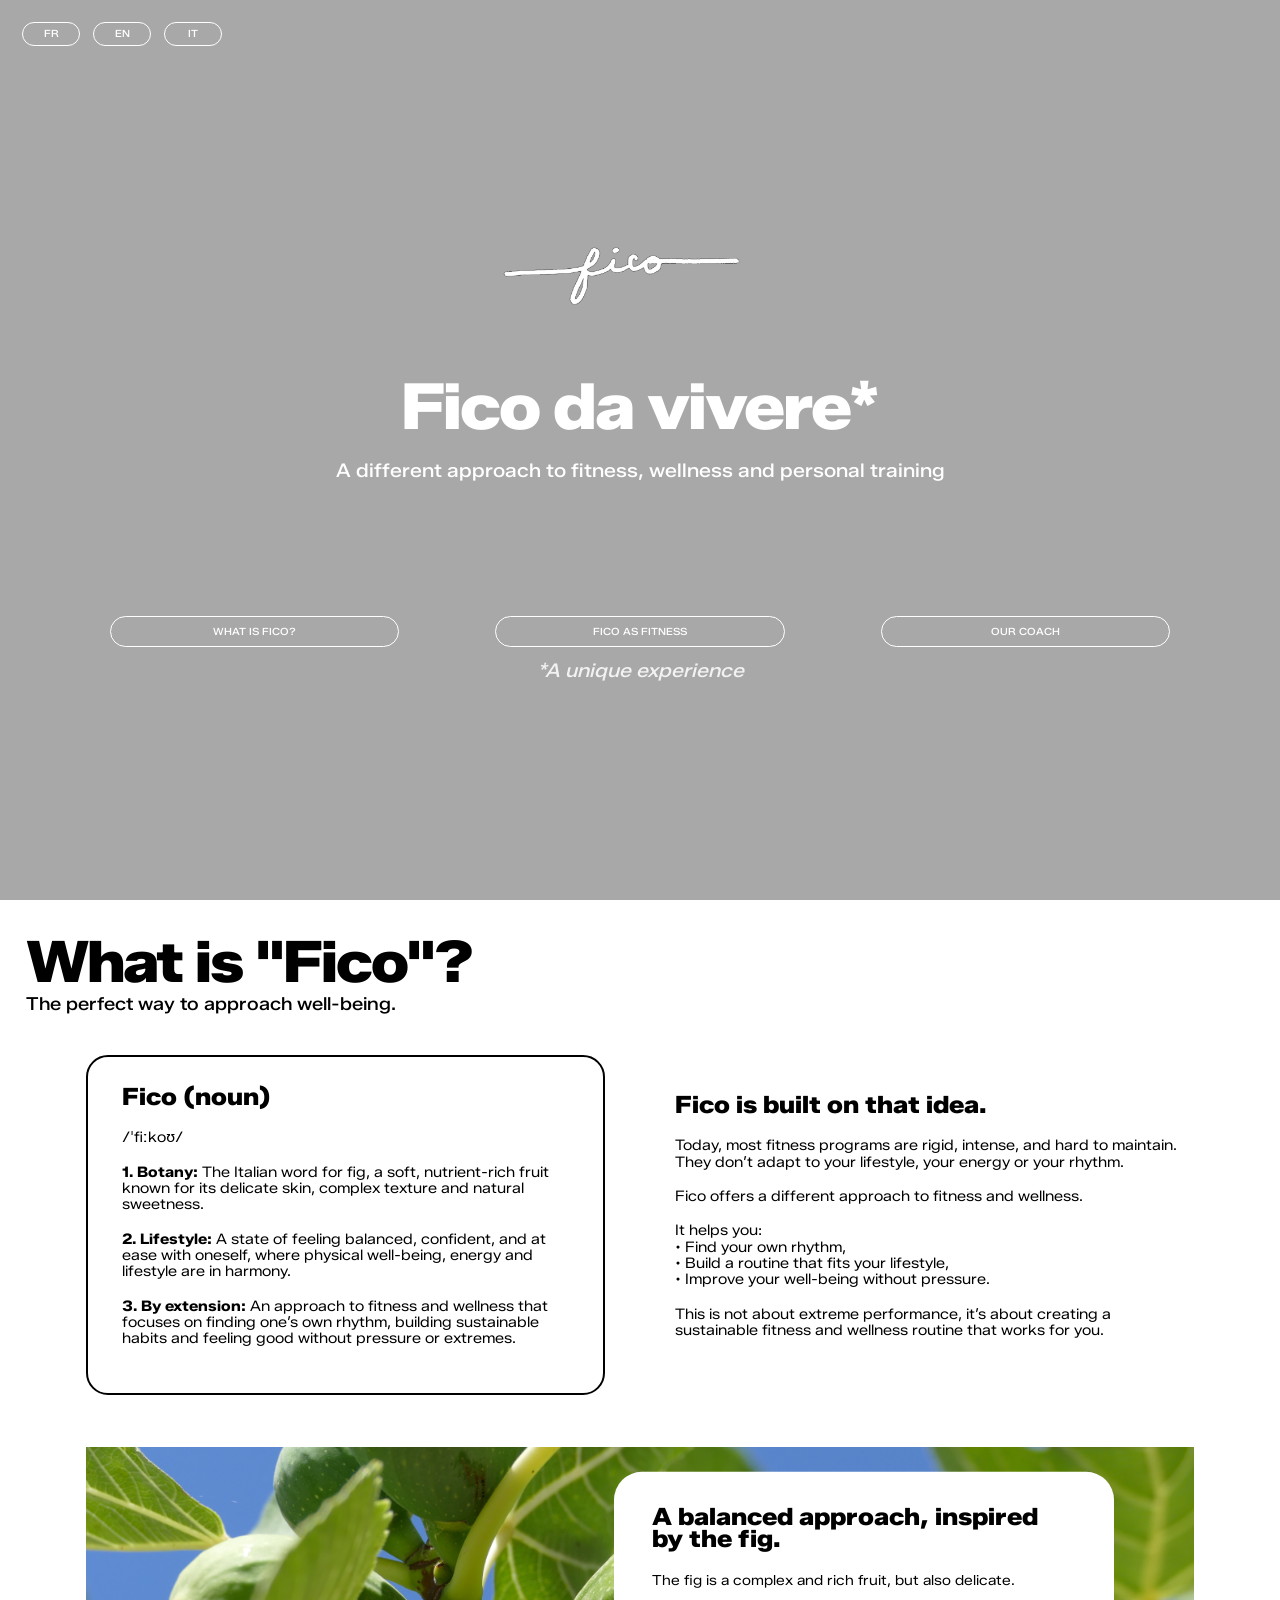
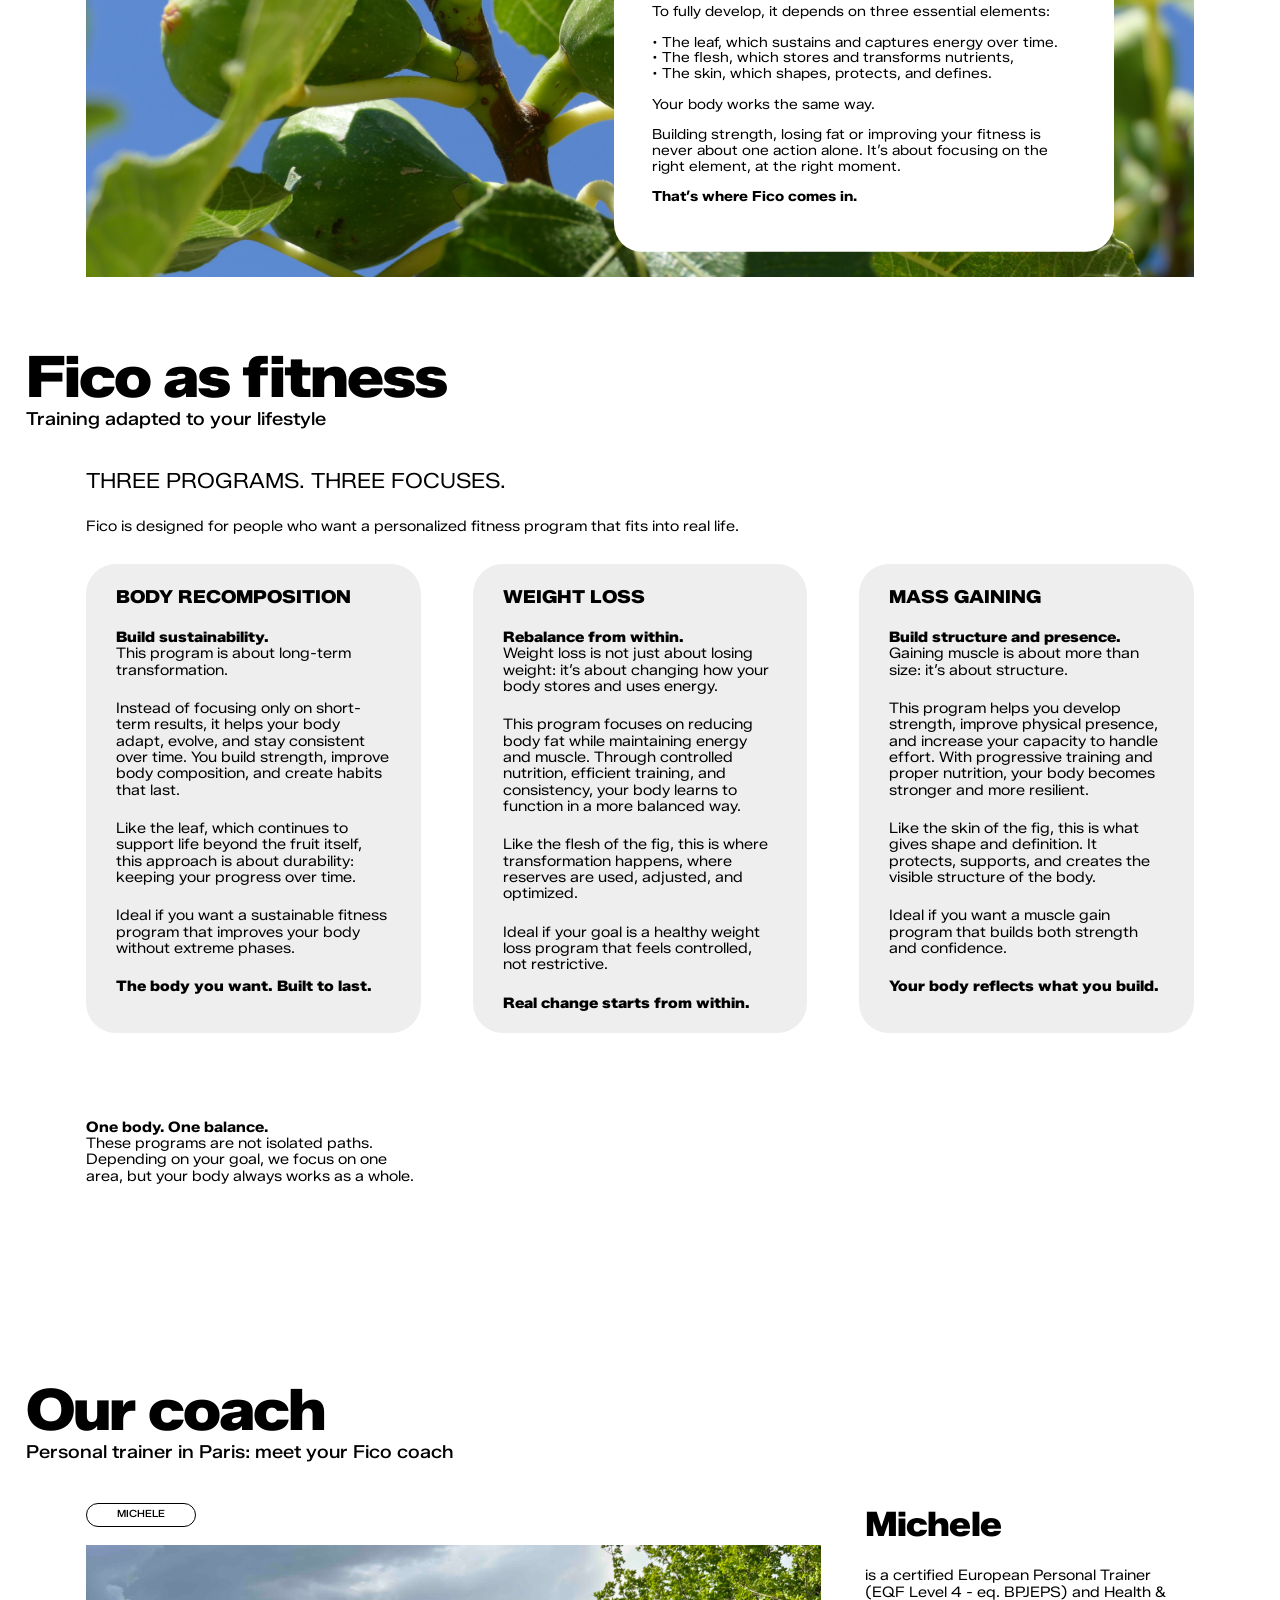
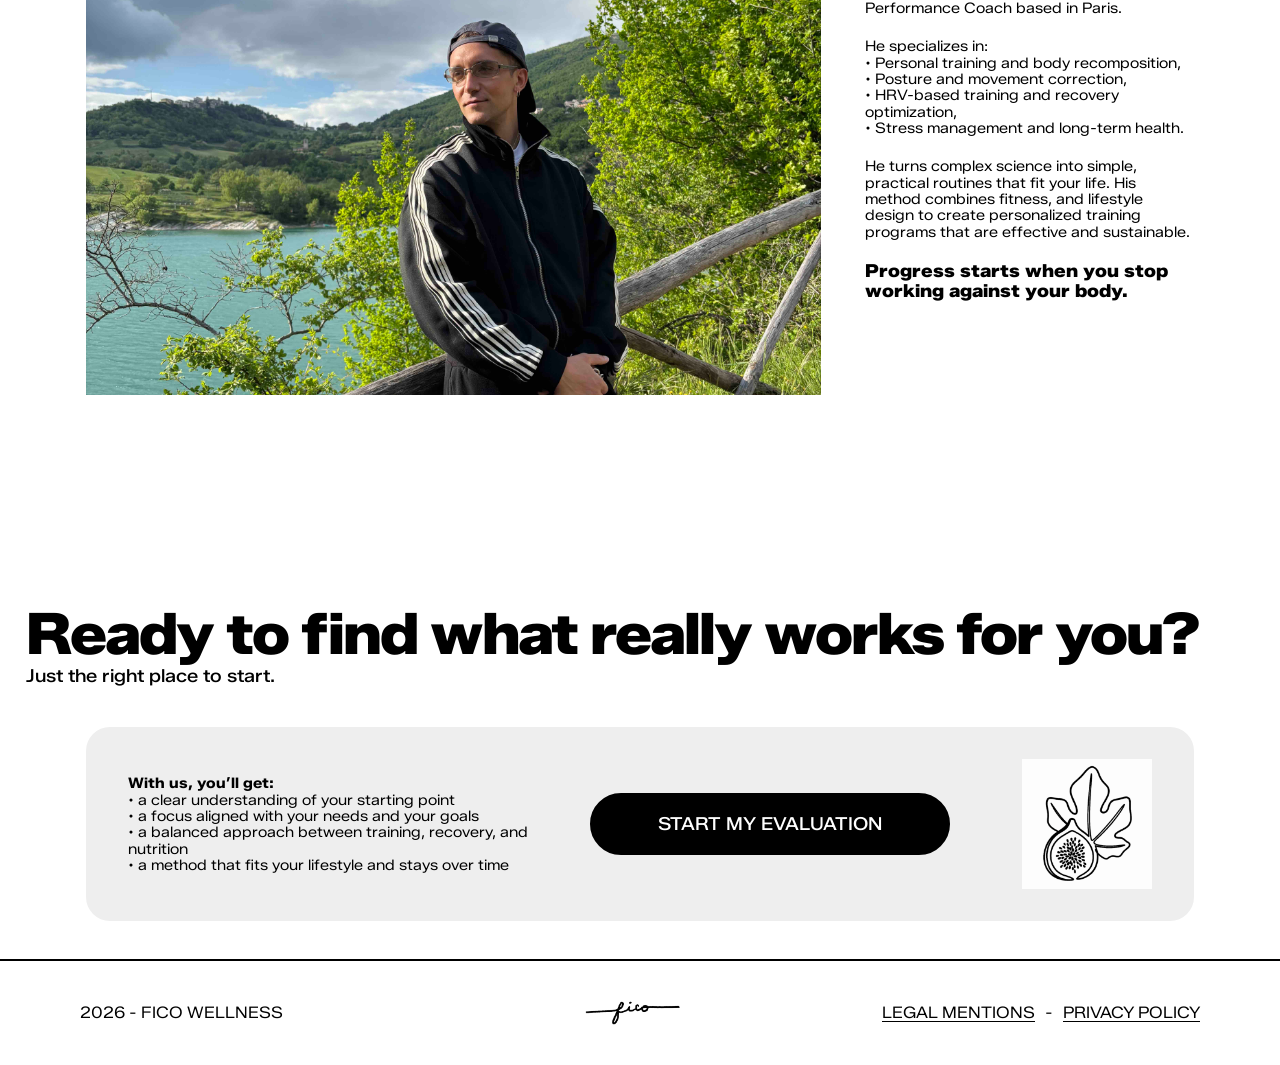
==== commit 5d0bdec7: "Update coach.html" ====
--- a/coach.html
+++ b/coach.html
@@ -140,28 +140,85 @@
 
             <div class="three-columns about-program-columns">
 
-                <article class="grey-card fitness-card about-program-card green-hover">
-                    <h3>BODY RECOMPOSITION</h3>
-                    <p><strong>Build sustainability.</strong></p>
-                    <p>This program is about long-term transformation. Instead of focusing only on short-term results, it helps your body adapt, evolve, and stay consistent over time.</p>
-                    <strong>The body you want. Built to last.</strong>
-                </article>
-
-                <article class="grey-card fitness-card about-program-card pink-hover">
-                    <h3>WEIGHT LOSS</h3>
-                    <p><strong>Rebalance from within.</strong></p>
-                    <p>This program focuses on reducing body fat while maintaining energy and muscle. Through controlled nutrition, efficient training, and consistency, your body learns to function in a more balanced way.</p>
-                    <strong>Real change starts from within.</strong>
-                </article>
-
-                <article class="grey-card fitness-card about-program-card blue-hover">
-                    <h3>MASS GAINING</h3>
-                    <p><strong>Build structure and presence.</strong></p>
-                    <p>This program helps you develop strength, improve physical presence, and increase your capacity to handle effort.</p>
-                    <strong>Your body reflects what you build.</strong>
-                </article>
-
-            </div>
+                <div class="fitness-card">
+    <h3>BODY RECOMPOSITION</h3>
+
+    <strong>Build sustainability.</strong>
+
+    <p>
+        This program is about long-term transformation.
+    </p>
+
+    <p>
+        Instead of focusing only on short-term results, it helps your body adapt, evolve, and stay consistent over time. You build strength, improve body composition, and create habits that last.
+    </p>
+
+    <p>
+        Like the leaf, which continues to support life beyond the fruit itself, this approach is about durability: keeping your progress over time.
+    </p>
+
+    <p>
+        Ideal if you want a sustainable fitness program that improves your body without extreme phases.
+    </p>
+
+    <strong>
+        The body you want. Built to last.
+    </strong>
+</div>
+
+
+<div class="fitness-card">
+    <h3>WEIGHT LOSS</h3>
+
+    <strong>Rebalance from within.</strong>
+
+    <p>
+        Weight loss is not just about losing weight: it’s about changing how your body stores and uses energy.
+    </p>
+
+    <p>
+        This program focuses on reducing body fat while maintaining energy and muscle. Through controlled nutrition, efficient training, and consistency, your body learns to function in a more balanced way.
+    </p>
+
+    <p>
+        Like the flesh of the fig, this is where transformation happens, where reserves are used, adjusted, and optimized.
+    </p>
+
+    <p>
+        Ideal if your goal is a healthy weight loss program that feels controlled, not restrictive.
+    </p>
+
+    <strong>
+        Real change starts from within.
+    </strong>
+</div>
+
+
+<div class="fitness-card">
+    <h3>MASS GAINING</h3>
+
+    <strong>Build structure and presence.</strong>
+
+    <p>
+        Gaining muscle is about more than size: it’s about structure.
+    </p>
+
+    <p>
+        This program helps you develop strength, improve physical presence, and increase your capacity to handle effort. With progressive training and proper nutrition, your body becomes stronger and more resilient.
+    </p>
+
+    <p>
+        Like the skin of the fig, this is what gives shape and definition. It protects, supports, and creates the visible structure of the body.
+    </p>
+
+    <p>
+        Ideal if you want a muscle gain program that builds both strength and confidence.
+    </p>
+
+    <strong>
+        Your body reflects what you build.
+    </strong>
+</div>
 
             <p class="about-balance-text">
                 <strong>One body. One balance.</strong><br>
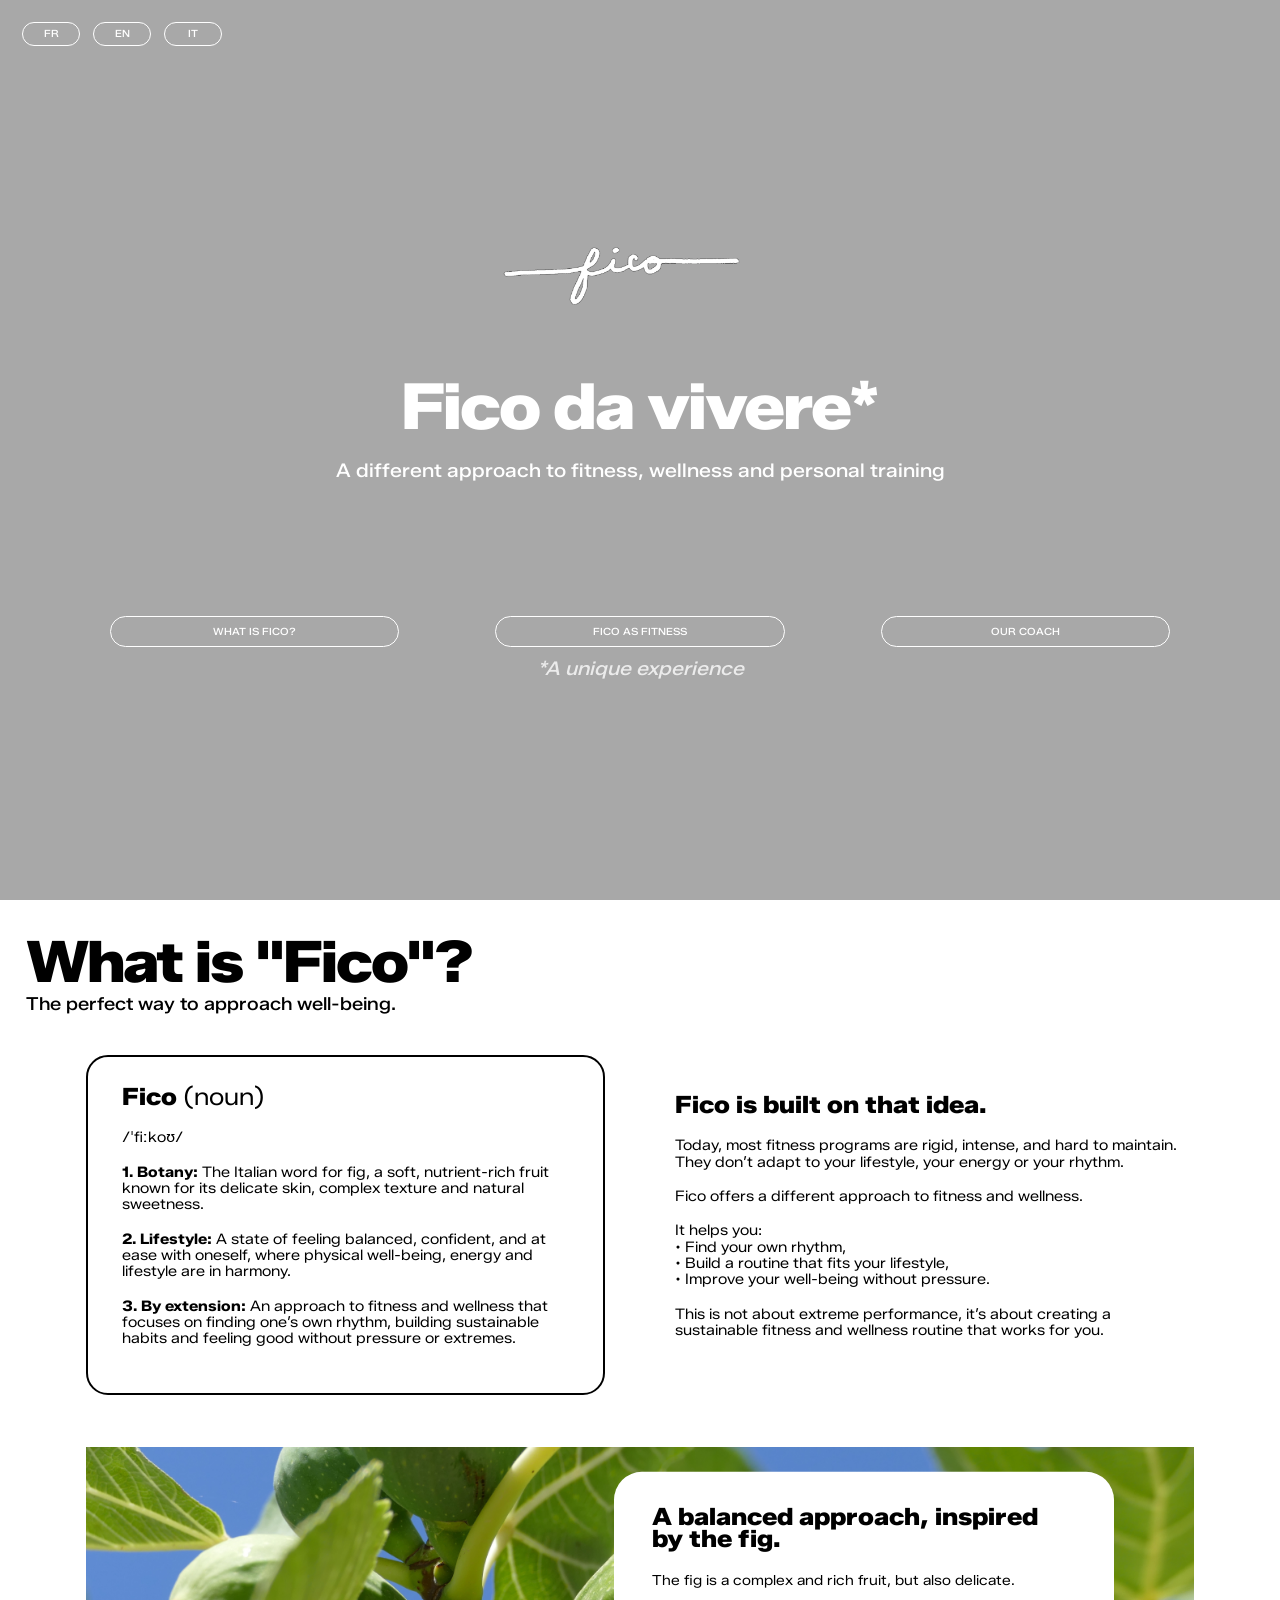
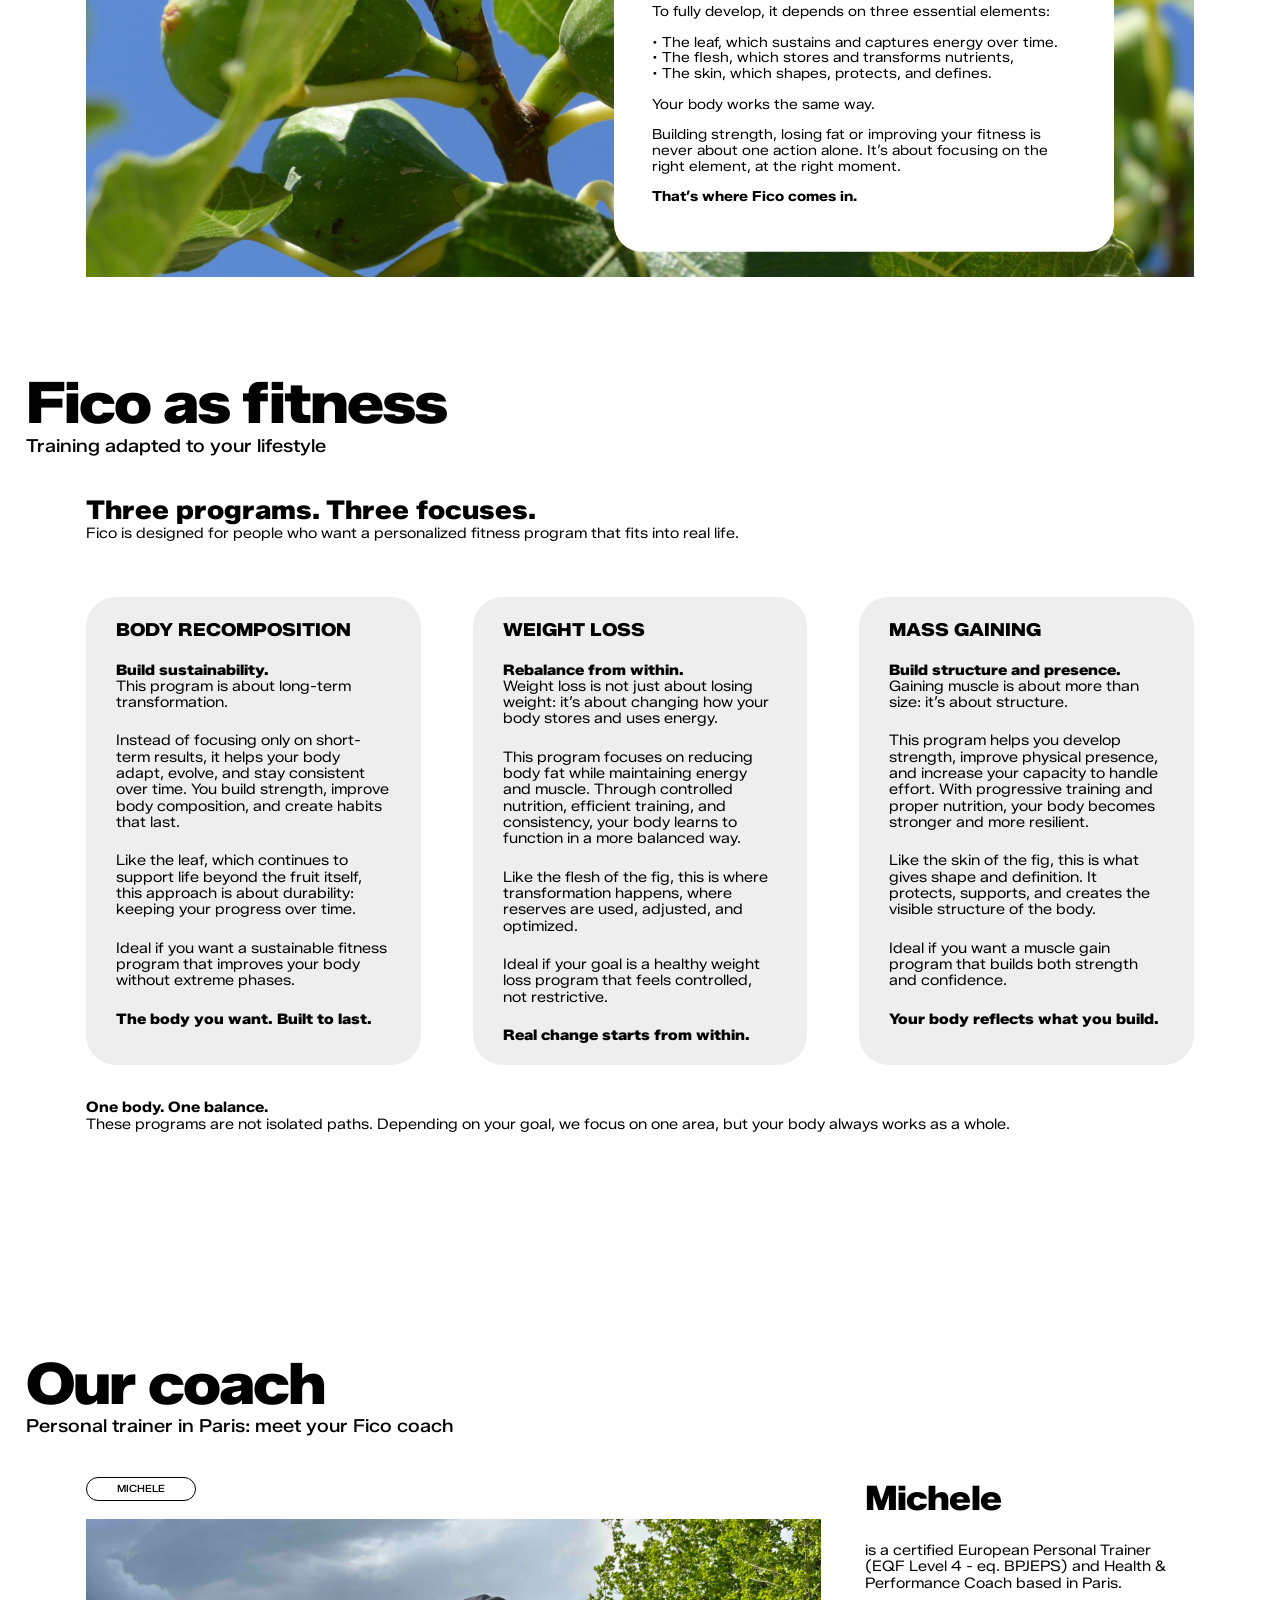
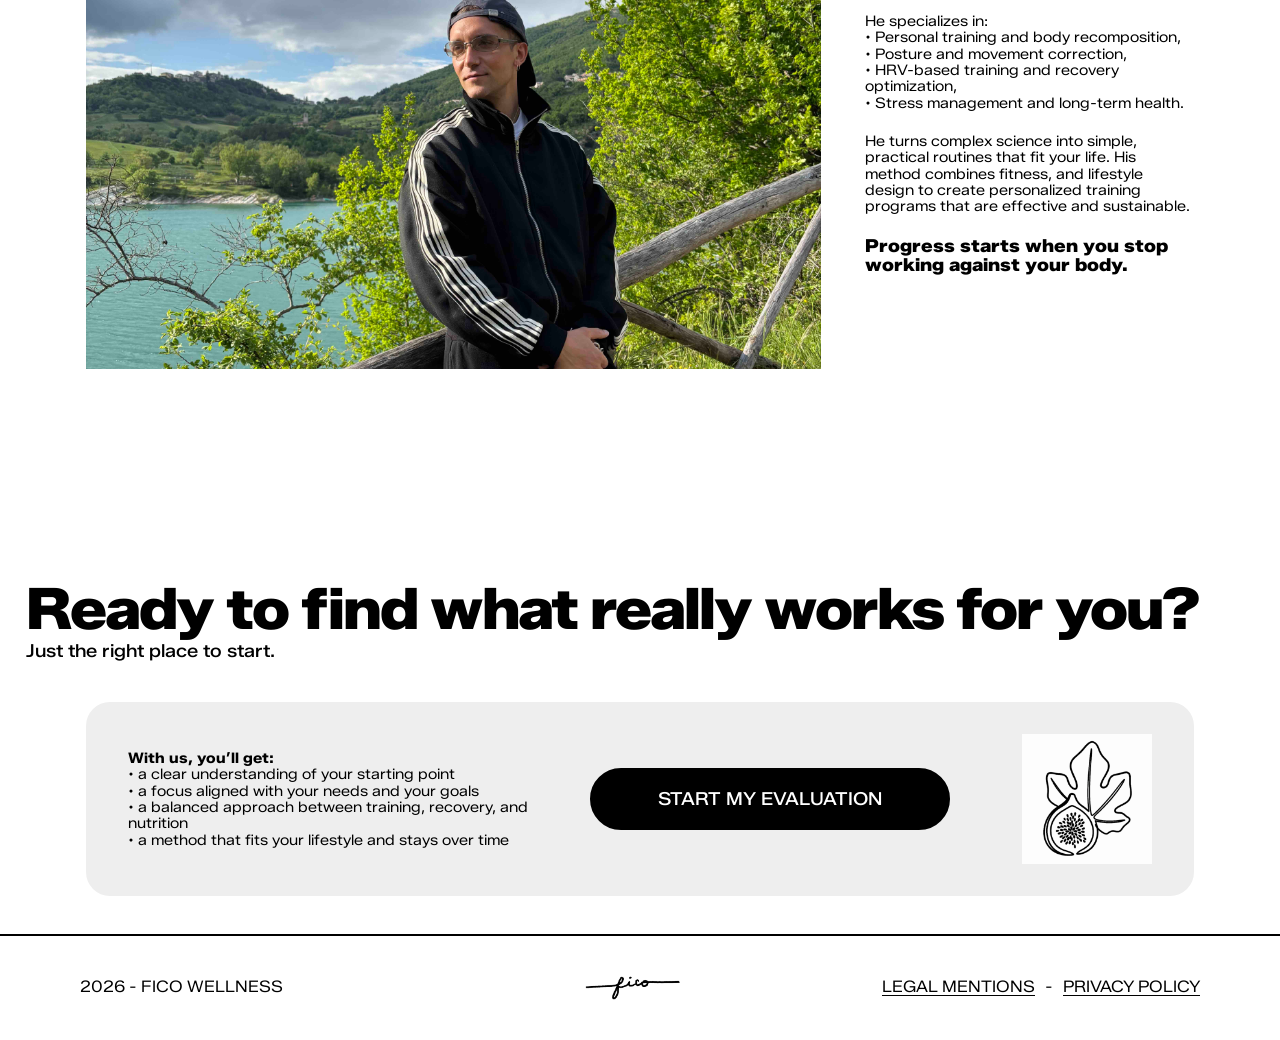
==== commit 157ef1b1: "Update coach.html" ====
--- a/coach.html
+++ b/coach.html
@@ -219,6 +219,8 @@
         Your body reflects what you build.
     </strong>
 </div>
+
+            </div>
 
             <p class="about-balance-text">
                 <strong>One body. One balance.</strong><br>
--- a/style.css
+++ b/style.css
@@ -60,7 +60,7 @@
 }
 
 /* =========================
-   HEADER
+   HEADER GLOBAL
 ========================= */
 
 .hero {
@@ -231,7 +231,7 @@
 }
 
 /* =========================
-   FITNESS
+   FITNESS HOME
 ========================= */
 
 .fitness-card {
@@ -361,7 +361,7 @@
 }
 
 /* =========================
-   PROGRAMS 
+   PROGRAMS
 ========================= */
 
 .programs-section {
@@ -518,20 +518,14 @@
     margin-bottom: 70px;
 }
 
-/* Grille strictement alignée :
-   colonne 1 = image
-   colonne 2 = espace central
-   colonne 3 = bloc droit */
 .start-layout {
     width: calc(100% - 120px);
     margin-left: 60px;
-
     display: grid;
     grid-template-columns: 630px 80px 1fr;
     align-items: start;
 }
 
-/* Image ferrée à gauche, taille inchangée */
 .start-image {
     grid-column: 1;
     width: 630px;
@@ -540,31 +534,25 @@
     display: block;
 }
 
-/* Bloc droit ferré sur sa colonne */
 .start-content {
     grid-column: 3;
     width: 100%;
     height: 440px;
-
     display: grid;
     grid-template-rows: 74px 1fr auto;
     align-items: start;
 }
 
-/* Bouton : commence au même niveau que le haut de l’image */
 .start-button {
     width: 100%;
     height: 62px;
-
     border-radius: 999px;
     background: #000000;
     color: #ffffff;
     border: 2px solid #000000;
-
     display: inline-flex;
     align-items: center;
     justify-content: center;
-
     text-decoration: none;
     font-size: 18px;
     line-height: 1;
@@ -572,11 +560,9 @@
     text-transform: uppercase;
 }
 
-/* GIF centré entre bouton et texte */
 .start-gif {
     justify-self: center;
     align-self: center;
-
     width: 210px;
     height: 210px;
     object-fit: contain;
@@ -616,19 +602,23 @@
     display: grid;
     grid-template-columns: 1fr 430px;
     gap: 70px;
-    align-items: start;
-}
-
+    align-items: center;
+}
+
+.discover-strip h2,
+.discover-content h2,
 .discover-left h2 {
     font-size: clamp(46px, 4.5vw, 76px);
     line-height: 0.82;
     font-weight: 900;
     letter-spacing: -2px;
-    margin-bottom: 18px;
-}
-
+    margin-bottom: 16px;
+}
+
+.discover-strip p,
+.discover-content p,
 .discover-left p {
-    max-width: 1180px;
+    max-width: 900px;
     font-size: clamp(18px, 1.35vw, 24px);
     line-height: 1;
     font-weight: 500;
@@ -641,19 +631,15 @@
     border-radius: 999px;
     background: #ffffff;
     color: #000000;
-
     display: flex;
     align-items: center;
     justify-content: center;
-
     text-decoration: none;
     font-size: 22px;
     font-weight: 500;
     text-transform: uppercase;
-
     margin-top: 8px;
 }
-
 
 /* =========================
    FOOTER
@@ -662,17 +648,15 @@
 .footer {
     border-top: 2px solid #000;
     padding: 28px 80px;
-
     display: grid;
     grid-template-columns: 1fr auto 1fr;
     align-items: center;
-
     font-size: 16px;
     text-transform: uppercase;
 }
 
 .footer-logo {
-    width: 140px; 
+    width: 140px;
     display: block;
     margin: 0 auto;
 }
@@ -690,173 +674,14 @@
 }
 
 /* =========================
-   RESPONSIVE
-========================= */
-
-@media (max-width: 900px) {
-
-    .hero {
-        min-height: 680px;
-    }
-
-    .hero-content {
-        padding: 24vh 24px 0;
-    }
-
-    .hero-logo {
-        width: 180px;
-        margin-bottom: 28px;
-    }
-
-    .hero h1 {
-        font-size: 42px;
-    }
-
-    .hero h1 span {
-        white-space: normal;
-    }
-
-    .hero p {
-        margin-bottom: 80px;
-    }
-
-    .hero-nav,
-    .three-columns,
-    .nutrition-layout,
-    .start-layout,
-    .coach-strip,
-    .footer,
-    .programs-new-layout {
-        grid-template-columns: 1fr;
-    }
-
-    .hero-nav {
-        gap: 14px;
-    }
-
-    .screen-section,
-    .coach-strip {
-        width: 90%;
-        min-height: auto;
-        padding-top: 64px;
-        padding-bottom: 64px;
-    }
-
-    .section-content-offset,
-    .programs-new-layout,
-    .programs-metrics-legend {
-        width: 100%;
-        margin-left: 0;
-    }
-
-    .nutrition-tabs,
-    .program-choice {
-        width: 100%;
-    }
-
-    .nutrition-tabs {
-        gap: 12px;
-    }
-
-    .nutrition-tab {
-        font-size: 11px;
-        height: 32px;
-    }
-
-    .nutrition-image {
-        width: 100%;
-        height: auto;
-        aspect-ratio: 1.25 / 1;
-    }
-
-    .program-selector {
-        gap: 18px;
-    }
-
-    .program-detail-metrics {
-        grid-template-columns: 1fr;
-        gap: 24px;
-    }
-
-    .button-primary,
-    .button-secondary,
-    .start-content p {
-        width: 100%;
-    }
-
-    .coach-button {
-        justify-self: start;
-    }
-
-    .footer-links {
-        gap: 18px;
-    }
-}
-/* =========================
-   FIX DISCOVER FICO FINAL
-========================= */
-
-.discover-strip {
-    width: calc(100% - 160px) !important;
-    margin: 100px auto 80px !important;
-    background: #eeeeee !important;
-    border-radius: 36px !important;
-    padding: 70px 80px 68px !important;
-}
-
-.discover-content {
-    display: grid !important;
-    grid-template-columns: 1fr 430px !important;
-    gap: 70px !important;
-    align-items: center !important;
-}
-
-/* Titre = même taille que les titres de section */
-.discover-strip h2,
-.discover-content h2,
-.discover-left h2 {
-    font-size: clamp(46px, 4.5vw, 76px) !important;
-    line-height: 0.82 !important;
-    font-weight: 900 !important;
-    letter-spacing: -2px !important;
-    margin-bottom: 16px !important;
-}
-
-/* Texte = même taille que les sous-titres de section */
-.discover-strip p,
-.discover-content p,
-.discover-left p {
-    font-size: clamp(18px, 1.35vw, 24px) !important;
-    line-height: 1 !important;
-    font-weight: 500 !important;
-    max-width: 900px !important;
-}
-
-/* Bouton blanc */
-.discover-button {
-    width: 100% !important;
-    height: 74px !important;
-    border: 2.5px solid #000000 !important;
-    border-radius: 999px !important;
-    background: #ffffff !important;
-    color: #000000 !important;
-
-    display: flex !important;
-    align-items: center !important;
-    justify-content: center !important;
-
-    text-decoration: none !important;
-    font-size: 22px !important;
-    font-weight: 500 !important;
-    text-transform: uppercase !important;
-}
-/* =========================
    ABOUT PAGE
 ========================= */
 
 .about-page {
     background: #ffffff;
 }
+
+/* Header about = même base que home */
 
 .about-page .about-hero-content {
     padding-top: 24vh;
@@ -888,16 +713,16 @@
 }
 
 .about-page .about-hero-translation {
-    margin-top: 14px;
+    margin-top: 12px;
     margin-bottom: 0;
-    font-size: 9px;
+    font-size: 8px;
     line-height: 1;
     font-style: italic;
     font-weight: 400;
-    opacity: 0.85;
-}
-
-/* WHAT IS FICO */
+    opacity: 0.78;
+}
+
+/* What is Fico */
 
 .about-intro-section {
     justify-content: center;
@@ -923,6 +748,11 @@
     line-height: 1;
     font-weight: 900;
     margin-bottom: 20px;
+}
+
+.definition-light,
+.definition-phonetic {
+    font-weight: 400;
 }
 
 .about-definition-card p,
@@ -954,13 +784,10 @@
     right: 80px;
     top: 50%;
     transform: translateY(-50%);
-
     width: 500px;
     min-height: 300px;
-
     background: #ffffff;
     border-radius: 28px;
-
     padding: 34px 38px 32px;
 }
 
@@ -977,14 +804,49 @@
     margin-bottom: 15px;
 }
 
-/* FITNESS ABOUT */
-
-.about-section-intro {
-    margin-bottom: 30px;
+/* Fico as fitness */
+
+.about-fitness-section .block-label {
+    font-size: 26px;
+    line-height: 1;
+    font-weight: 900;
+    text-transform: none;
+    margin-bottom: 2px;
+}
+
+.about-fitness-section .about-section-intro {
+    font-size: 14.6px;
+    line-height: 1.1;
+    margin-bottom: 56px;
 }
 
 .about-program-card {
+    min-height: 455px;
+    padding: 32px 30px 30px;
     transition: background 0.25s ease, color 0.25s ease;
+}
+
+.about-program-card h3 {
+    font-size: 22px;
+    line-height: 0.95;
+    font-style: italic;
+    margin-bottom: 4px;
+}
+
+.about-program-card p {
+    font-size: 13.6px;
+    line-height: 1.07;
+    margin-bottom: 18px;
+}
+
+.about-program-card strong {
+    font-size: 13.6px;
+    line-height: 1.08;
+    margin-bottom: 18px;
+}
+
+.about-program-card strong:last-child {
+    margin-bottom: 0;
 }
 
 .about-program-card.green-hover:hover {
@@ -1006,7 +868,7 @@
     margin-top: 34px;
 }
 
-/* COACH ISO NUTRITION */
+/* Coach about */
 
 .about-coach-layout {
     align-items: start;
@@ -1033,7 +895,7 @@
     max-width: none;
 }
 
-/* FINAL CTA */
+/* Final CTA about */
 
 .about-final-section {
     min-height: auto;
@@ -1046,7 +908,6 @@
     background: #eeeeee;
     border-radius: 24px;
     padding: 32px 42px;
-
     display: grid;
     grid-template-columns: 1fr 360px 150px;
     gap: 52px;
@@ -1065,13 +926,98 @@
     justify-self: end;
 }
 
-/* RESPONSIVE ABOUT */
+/* =========================
+   RESPONSIVE
+========================= */
 
 @media (max-width: 900px) {
 
+    .hero {
+        min-height: 680px;
+    }
+
+    .hero-content {
+        padding: 24vh 24px 0;
+    }
+
+    .hero-logo,
+    .about-page .about-hero-logo {
+        width: 180px;
+        margin-bottom: 28px;
+    }
+
+    .hero h1,
+    .about-page .about-hero h1 {
+        font-size: 42px;
+    }
+
+    .hero h1 span {
+        white-space: normal;
+    }
+
+    .hero p,
+    .about-page .about-hero p {
+        margin-bottom: 80px;
+    }
+
+    .hero-nav,
+    .three-columns,
+    .nutrition-layout,
+    .start-layout,
+    .footer,
+    .programs-new-layout,
     .about-two-columns,
     .about-final-card {
         grid-template-columns: 1fr;
+    }
+
+    .hero-nav,
+    .about-page .about-hero-nav {
+        gap: 14px;
+    }
+
+    .screen-section {
+        width: 90%;
+        min-height: auto;
+        padding-top: 64px;
+        padding-bottom: 64px;
+    }
+
+    .section-content-offset,
+    .programs-new-layout,
+    .programs-metrics-legend,
+    .about-final-card {
+        width: 100%;
+        margin-left: 0;
+    }
+
+    .nutrition-tabs,
+    .program-choice {
+        width: 100%;
+    }
+
+    .nutrition-tabs {
+        gap: 12px;
+    }
+
+    .nutrition-tab {
+        font-size: 11px;
+        height: 32px;
+    }
+
+    .nutrition-image {
+        width: 100%;
+        height: auto;
+        aspect-ratio: 1.25 / 1;
+    }
+
+    .program-selector {
+        gap: 18px;
+    }
+
+    .program-detail-metrics {
+        grid-template-columns: 1fr;
+        gap: 24px;
     }
 
     .fico-banner-card {
@@ -1083,8 +1029,11 @@
         margin-top: 20px;
     }
 
-    .about-final-card {
-        width: 100%;
-        margin-left: 0;
-    }
-}
+    .about-program-card {
+        min-height: auto;
+    }
+
+    .footer-links {
+        gap: 18px;
+    }
+}
